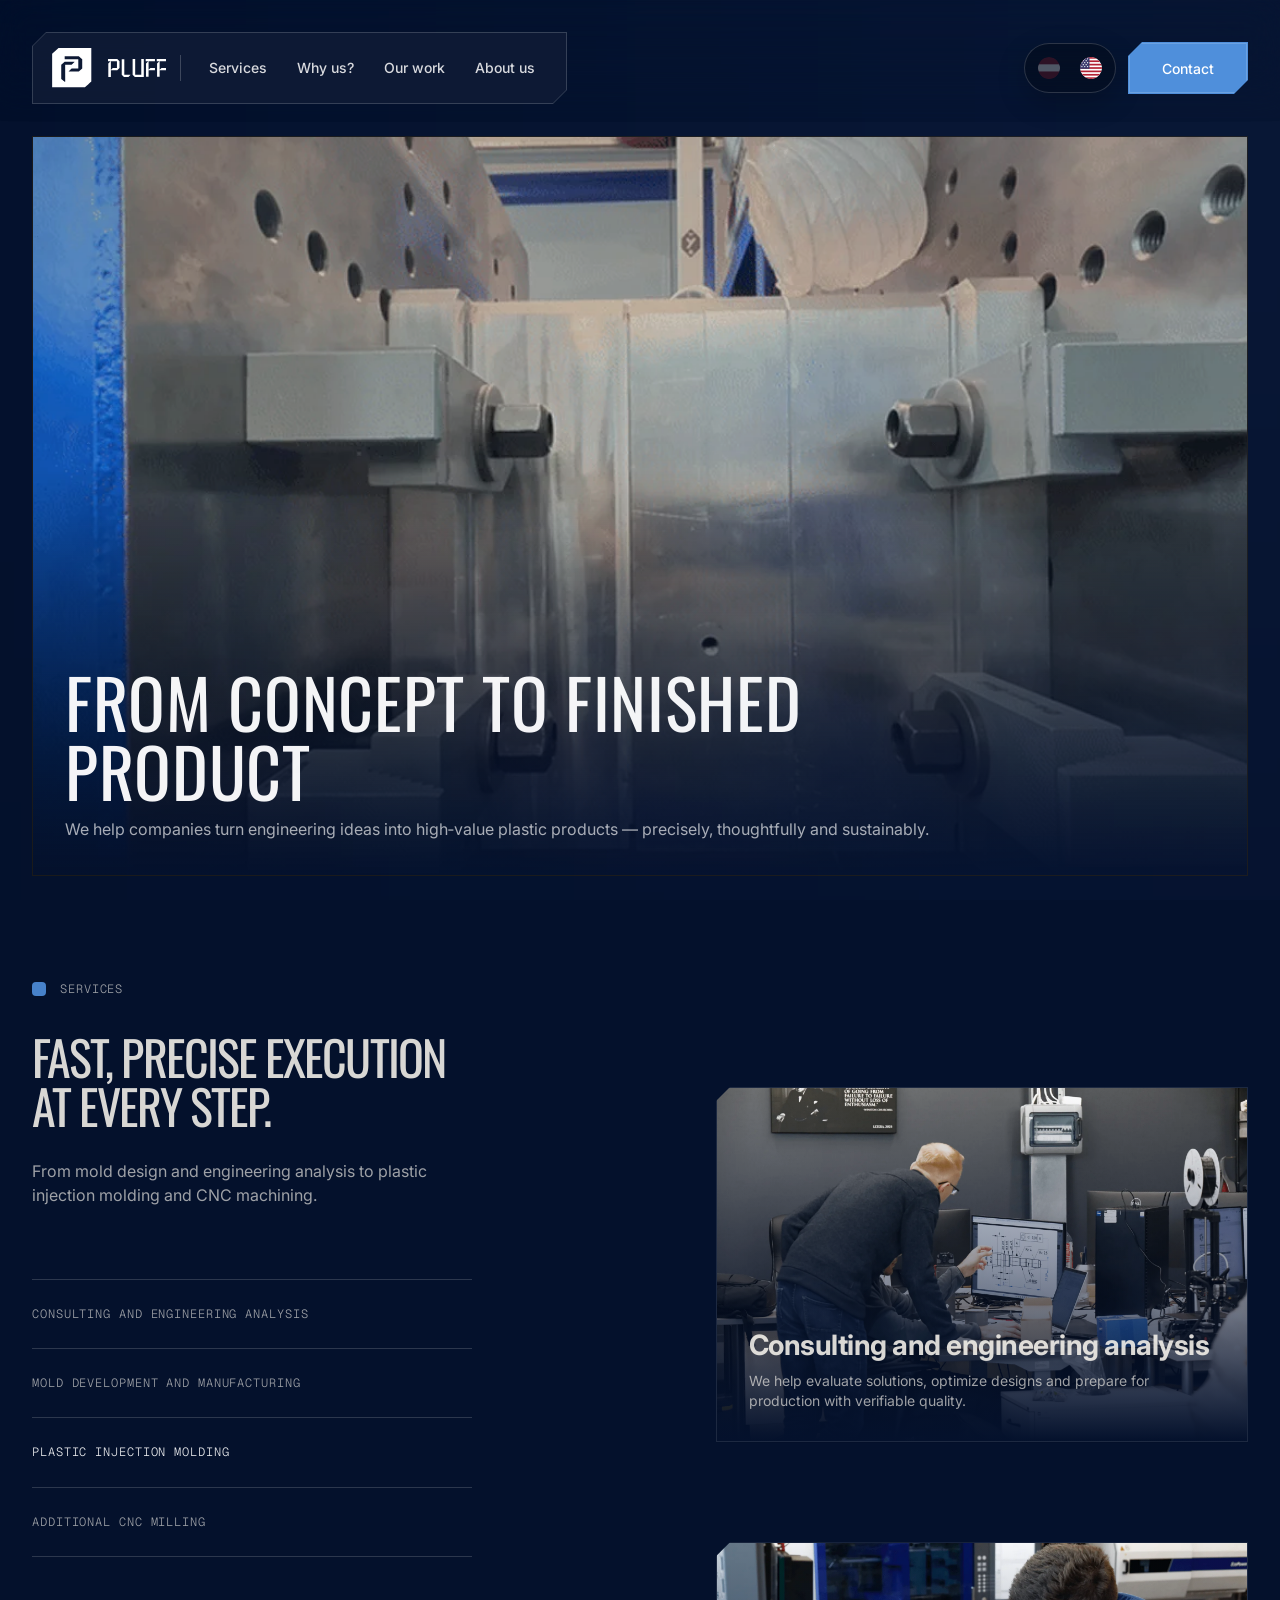
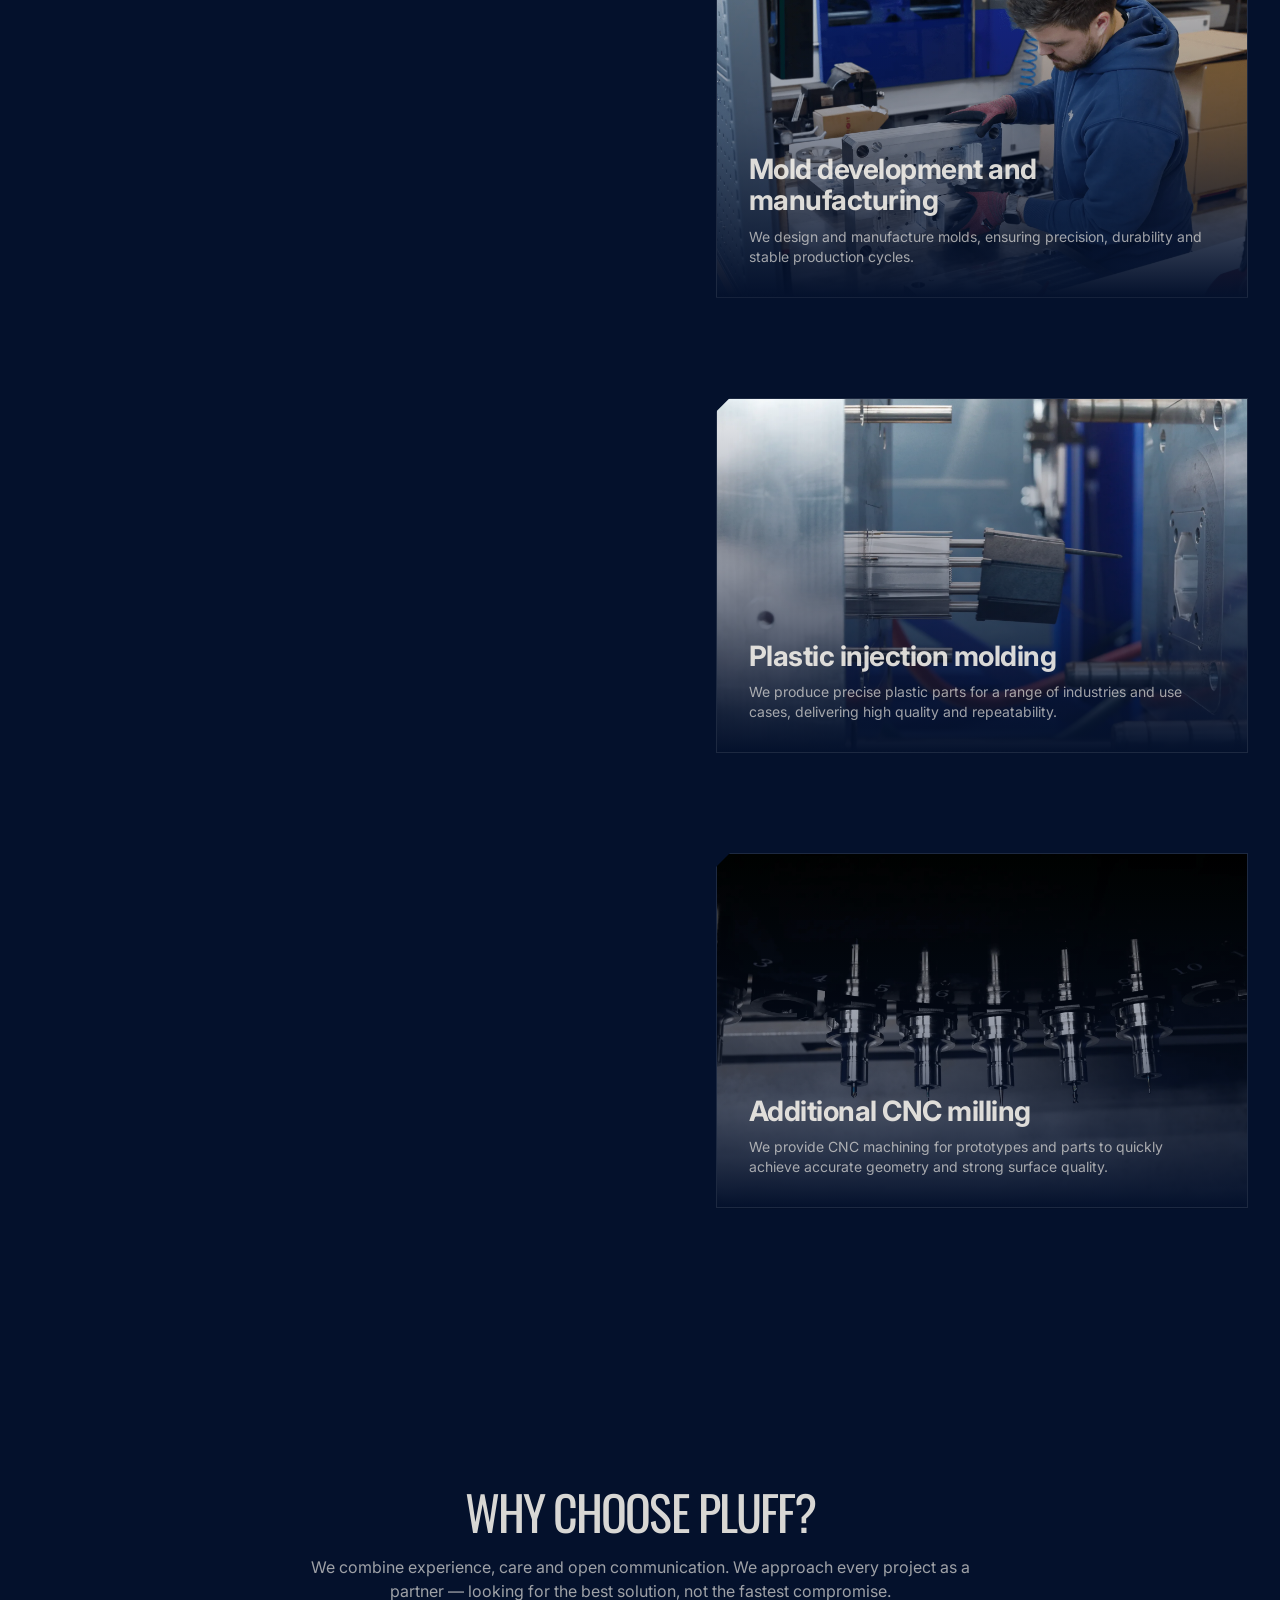
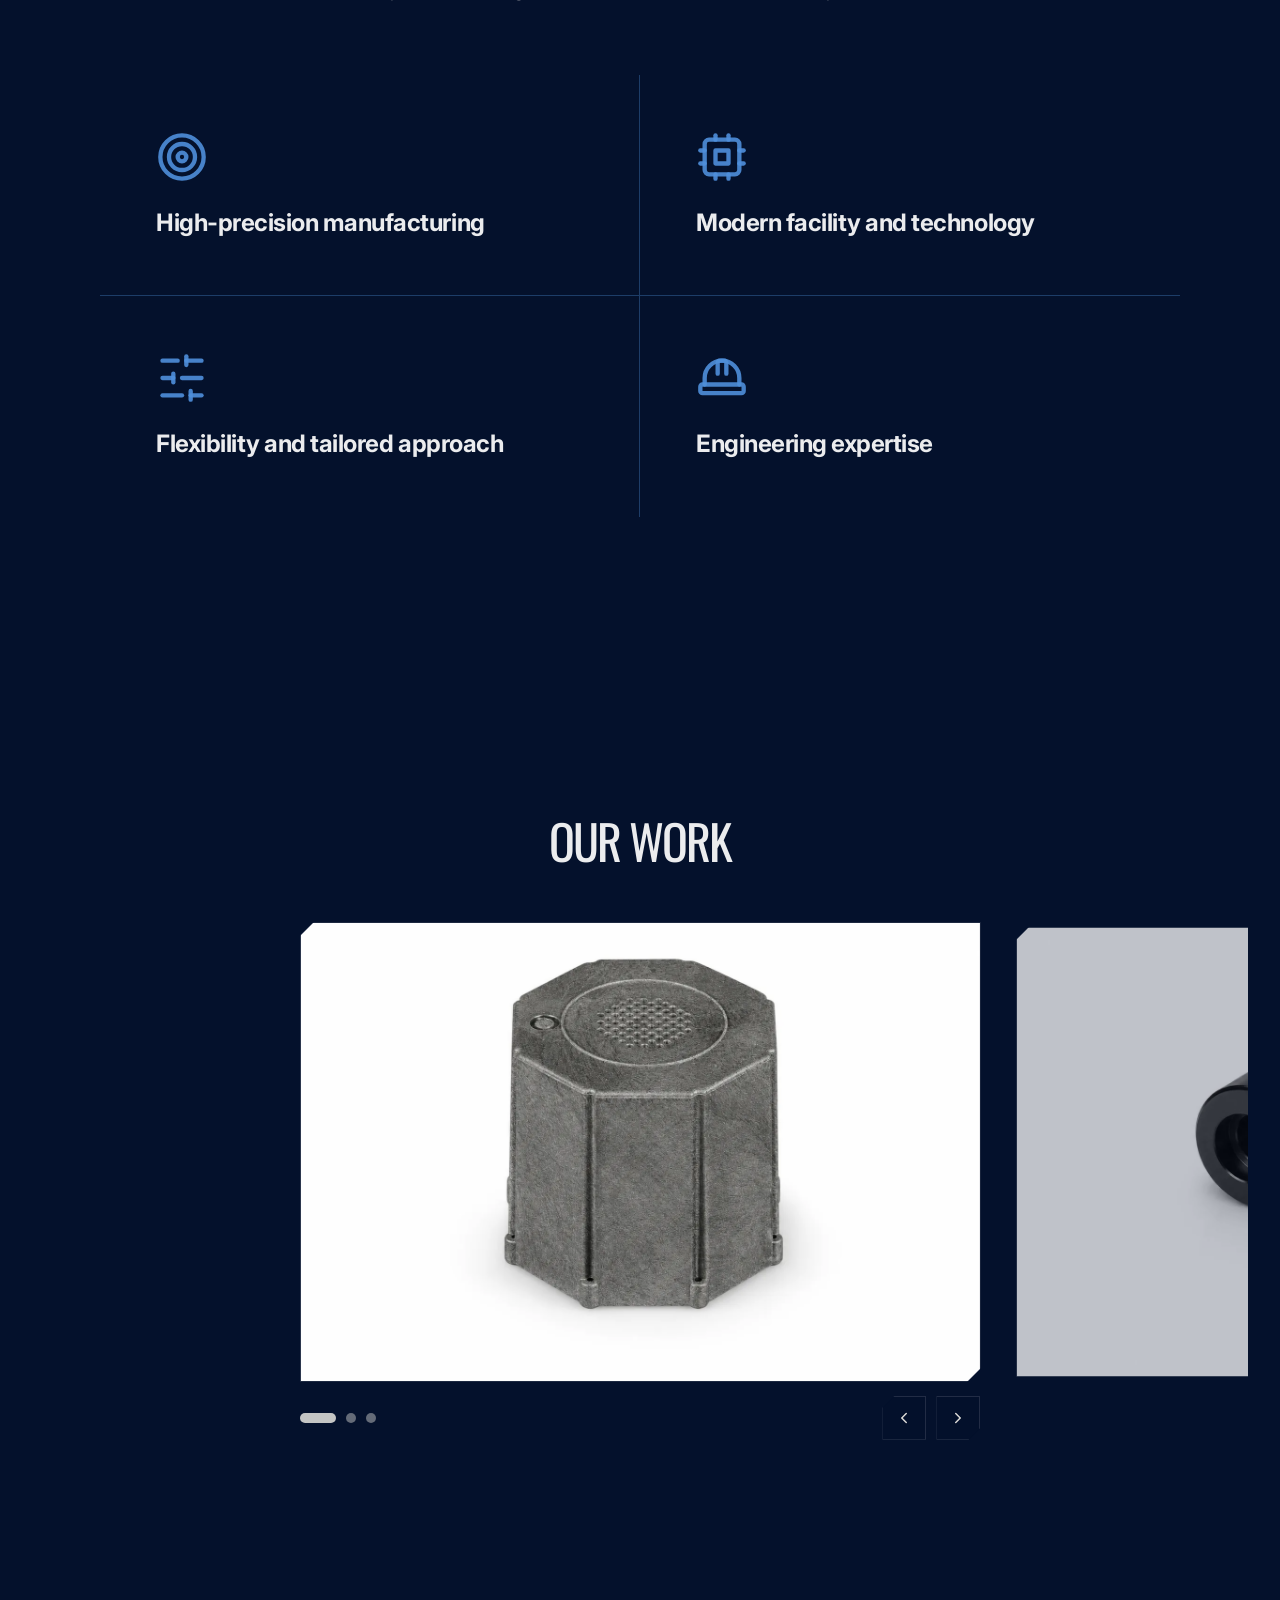
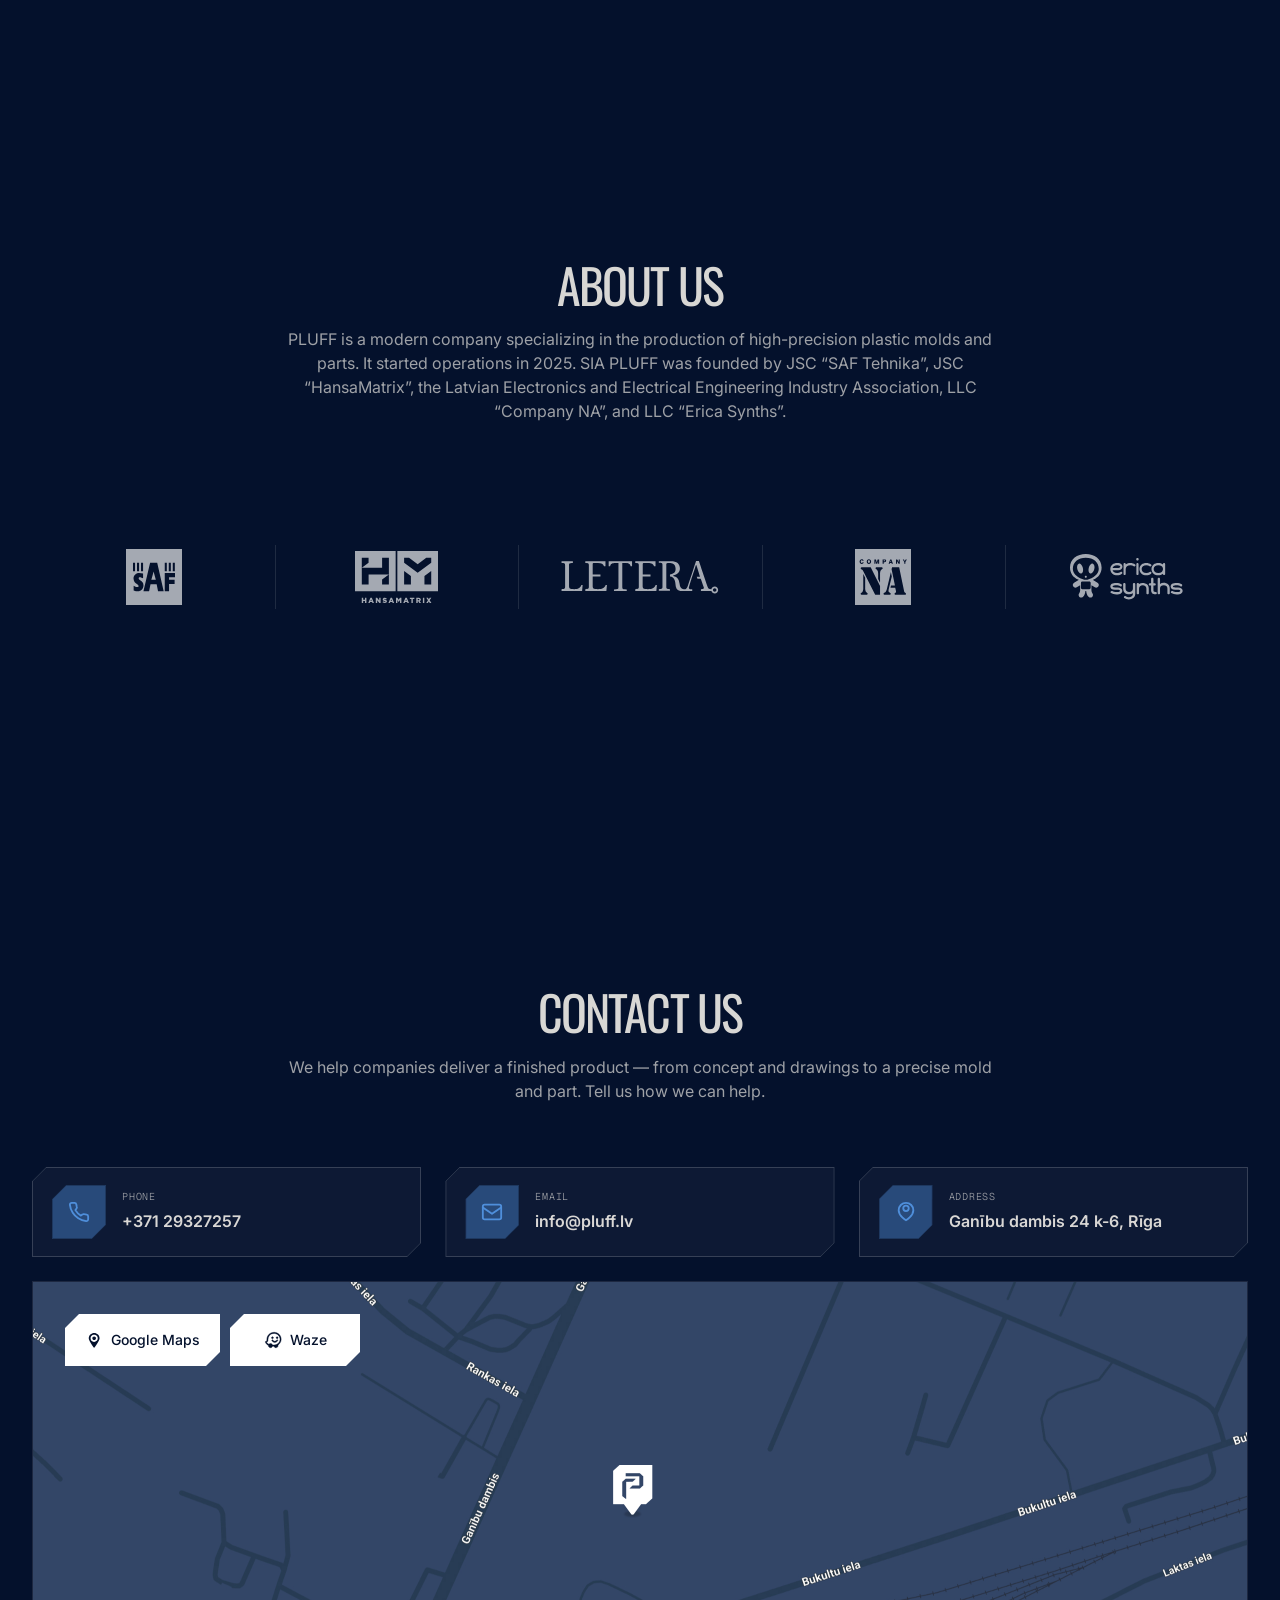
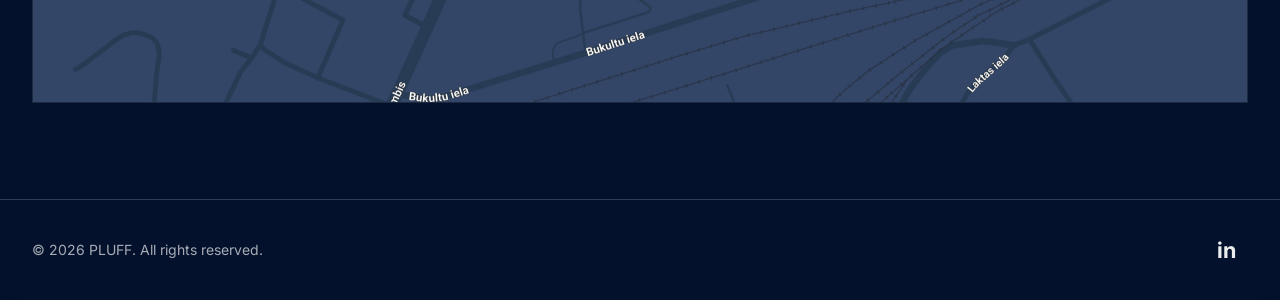
==== en/index.html @ fbc35267 "Add files via upload" ====
<!DOCTYPE html>

<html lang="en">
<head>
<meta charset="utf-8"/>
<meta content="width=device-width, initial-scale=1" name="viewport"/>
<script>document.documentElement.className+=' js';</script>
<style>
html,body{background:#04112C}
#pluff-loader{position:fixed;inset:0;z-index:9999;background:#04112C;display:flex;align-items:center;justify-content:center;transition:opacity .45s ease}
#pluff-loader.out{opacity:0;pointer-events:none}
#pluff-loader svg{width:64px;height:64px;animation:pluff-pulse 1.6s ease-in-out infinite}
@keyframes pluff-pulse{0%,100%{opacity:.9;transform:scale(1)}50%{opacity:.3;transform:scale(.88)}}
</style>
<title>Pluff — Landing</title>
<meta content="PLUFF helps companies turn engineering ideas into high-value plastic products — from analysis and molds to injection molding and CNC machining." name="description"/>
<link rel="alternate" hreflang="lv" href="/"/>
<link rel="alternate" hreflang="en" href="/en/"/>

<!-- Open Graph / Social -->
<meta content="website" property="og:type"/>
<meta content="PLUFF" property="og:title"/>
<meta content="From concept and drawings to a precise mold and part — consulting, molds, injection molding and CNC." property="og:description"/>
<meta content="https://viktorsp-88.github.io/Pluff/images/og/og-image.png" property="og:image"/>
<meta content="PLUFF — high-precision manufacturing" property="og:image:alt"/>
<meta content="https://viktorsp-88.github.io/Pluff/en/" property="og:url"/>
<meta content="summary_large_image" name="twitter:card"/>
<link href="https://fonts.googleapis.com" rel="preconnect"/>
<link crossorigin="" href="https://fonts.gstatic.com" rel="preconnect"/>
<link href="https://fonts.googleapis.com/css2?family=Inter:wght@300;400;500;600&amp;family=Oswald:wght@400&amp;family=Geist+Mono:wght@300&amp;display=swap" rel="stylesheet"/>
<link rel="icon" type="image/svg+xml" href="../images/logo/favicon.svg">
<link rel="icon" type="image/x-icon" href="../images/logo/favicon.ico">
<link rel="apple-touch-icon" href="../images/logo/favicon-256.png">
<link href="../styles.css?v=5" rel="stylesheet">
</link></head>
<body>
<div id="pluff-loader" aria-hidden="true">
<svg viewBox="0 0 40 40" fill="none" xmlns="http://www.w3.org/2000/svg">
<path d="M6.52682 0L0.138672 5.79951V39.2H32.9203C35.4152 36.9337 36.8136 35.6668 39.3085 33.4005V0H6.52682ZM12.6502 33.7935L9.23075 31.0464V16.8131L12.678 13.7106L22.4809 13.6562V14.0827L19.5912 16.7546L13.1566 16.809L13.2077 33.7894H12.6594L12.6502 33.7935ZM30.221 20.4885L26.7738 23.5911H16.7432V23.1646L19.633 20.4927H26.2952V11.298H12.6827V8.19541H26.7738L30.221 11.298V20.4927V20.4885Z" fill="white"/>
</svg>
</div>
<script>
(function(){
  var el=document.getElementById('pluff-loader');
  var done=false;
  function hide(){if(done)return;done=true;el.classList.add('out');setTimeout(function(){el.style.display='none'},500);}
  function watchHero(){
    var img=document.querySelector('picture img');
    if(!img){setTimeout(hide,800);return;}
    if(img.complete&&img.naturalWidth>0){setTimeout(hide,150);}
    else{
      img.addEventListener('load',function(){setTimeout(hide,150)});
      img.addEventListener('error',function(){setTimeout(hide,150)});
      // Hard cap: the loader is cosmetic — on slow mobile connections the
      // hero image can take seconds, and users saw a scrollable blank blue
      // overlay. Never hold the page hostage for it.
      setTimeout(hide,1500);
    }
  }
  if(document.readyState==='loading'){
    document.addEventListener('DOMContentLoaded',watchHero);
  } else {
    watchHero();
  }
})();
</script>
<script>
/* Diagnostic overlay — only with ?debug in the URL. Shows which version the
   device actually received and live loader/section state. */
(function(){
  if(!/[?&]debug/.test(location.search))return;
  var box=document.createElement('div');
  box.style.cssText='position:fixed;bottom:8px;left:8px;z-index:99999;background:rgba(0,0,0,.85);color:#4ade80;font:11px/1.5 monospace;padding:6px 9px;max-width:75vw;pointer-events:none;white-space:pre;border-radius:4px';
  var t0=performance.now();
  function tick(){
    var l=document.getElementById('pluff-loader');
    var lst=l?getComputedStyle(l).display+'/'+(+getComputedStyle(l).opacity).toFixed(2):'-';
    var hid=0;document.querySelectorAll('.sr').forEach(function(e){if(getComputedStyle(e).opacity!=='1')hid++});
    var img=document.querySelector('picture img');
    box.textContent='PLUFF v3  t='+((performance.now()-t0)/1000).toFixed(1)+'s'
      +'\nloader: '+lst
      +'\nsr hidden: '+hid
      +'\nhero img: '+(img?(img.complete?'loaded':'loading...'):'-')
      +'\nvw: '+innerWidth;
  }
  function mount(){document.body.appendChild(box);tick();setInterval(tick,250);}
  if(document.readyState==='loading'){document.addEventListener('DOMContentLoaded',mount);}else{mount();}
})();
</script>
<div id="top" style="position:absolute;top:0;left:0;width:1px;height:1px;"></div>
<div aria-hidden="true" class="topbar-glow-clip"><div class="topbar-glow"></div></div>
<header class="topbar" role="banner">
<div class="wrap topbar__inner">
<div aria-label="Main navigation" class="navbox" role="navigation">
<div class="navbox__content">
<a aria-label="Home" class="brand" href="#top">
<span aria-hidden="true" class="brand__mark">
<img alt="" src="../images/logo/logo-symbol.svg"/>
</span>
<span aria-hidden="true" class="brand__word">
<img alt="PLUFF" src="../images/logo/logo-wordmark.svg"/>
</span>
<span aria-hidden="true" class="brand__sep"></span>
</a>
<nav aria-label="Sections" class="nav">
<a class="nav__link" href="#services">Services</a>
<a class="nav__link" href="#kapec-mes">Why us?</a>
<a class="nav__link" href="#paveiktais">Our work</a>
<a class="nav__link" href="#par-mums">About us</a>
</nav>
<button aria-controls="mobileMenu" aria-expanded="false" aria-label="Open menu" class="burger" type="button">
<svg aria-hidden="true" class="burger__svg burger__svg--menu" fill="none" height="22" viewbox="0 0 24 24" width="22" xmlns="http://www.w3.org/2000/svg">
<path d="M4 6h16M4 12h16M4 18h16" stroke="currentColor" stroke-linecap="round" stroke-linejoin="round" stroke-width="2"></path>
</svg>
<svg aria-hidden="true" class="burger__svg burger__svg--close" fill="none" height="22" viewbox="0 0 24 24" width="22" xmlns="http://www.w3.org/2000/svg">
<path d="M18 6 6 18M6 6l12 12" stroke="currentColor" stroke-linecap="round" stroke-linejoin="round" stroke-width="2"></path>
</svg>
</button>
</div>
</div>
<div class="mobilemenu" hidden="" id="mobileMenu">
<div aria-label="Mobile menu" class="mobilemenu__panel" role="dialog">
<div class="mobilemenu__links">
<a class="mobilemenu__link" href="#services">Services</a>
<a class="mobilemenu__link" href="#kapec-mes">Why us?</a>
<a class="mobilemenu__link" href="#paveiktais">Our work</a>
<a class="mobilemenu__link" href="#par-mums">About us</a>
</div>
<div class="mobilemenu__cta"><a class="cta" href="#sazinaties">Contact</a></div>
<div class="lang-switch lang-switch--mobile" aria-label="Language switch">
  <a class="lang-switch__btn" href="../index.html" lang="lv" aria-label="Latviešu" data-tooltip="Latviešu">
    <img class="lang-switch__flag" src="../images/flags/lv.svg" alt="LV">
  </a>
  <a class="lang-switch__btn is-active" href="index.html" lang="en" aria-label="English" data-tooltip="English">
    <img class="lang-switch__flag" src="../images/flags/en.svg?v=2" alt="EN">
  </a>
</div>
</div>
</div>
<div class="topbar-actions">
<div class="lang-switch lang-switch--desktop" aria-label="Language switch">
  <a class="lang-switch__btn" href="../index.html" lang="lv" aria-label="Latviešu" data-tooltip="Latviešu">
    <img class="lang-switch__flag" src="../images/flags/lv.svg" alt="LV">
  </a>
  <a class="lang-switch__btn is-active" href="index.html" lang="en" aria-label="English" data-tooltip="English">
    <img class="lang-switch__flag" src="../images/flags/en.svg?v=2" alt="EN">
  </a>
</div>
<a class="cta" href="#sazinaties">Contact</a>
</div>
</div>
<!-- Progressive blur ONLY — immediately under nav + button -->
<div aria-hidden="true" class="nav-progressive-blur"><i></i></div>
</header>
<main>
<section aria-label="Hero" class="hero" id="hero">
<div class="wrap hero__frame">
<div class="hero__media-wrap">
<div aria-hidden="true" class="hero__overlay"></div>
<picture class="hero__img">
<source srcset="../images/hero/hero-bg.webp" type="image/webp"/>
<source srcset="../images/hero/hero-bg.png" type="image/png"/>
<img alt="" decoding="async" loading="eager" fetchpriority="high" src="../images/hero/hero-bg.png"/>
</picture>
<video class="hero__video" autoplay muted loop playsinline preload="metadata">
  <source src="../images/hero/PLUFF_hero_1.mp4" type="video/mp4">
</video>
<!-- Hero text is part of the hero media frame (image + overlays). Padding is measured from this frame. -->
<div class="hero__content">
<h1 class="hero__title">FROM CONCEPT TO FINISHED PRODUCT</h1>
<p class="hero__lead">
            We help companies turn engineering ideas into high‑value plastic products — precisely, thoughtfully and sustainably.
          </p>
</div>
</div>
</div>
</section><section aria-label="Services" class="services sr" id="services">
<div class="wrap services__wrap">
<div class="services__grid">
<div class="services__left">
<div class="services__kicker">
<span aria-hidden="true" class="services__dot"></span>
<span class="services__kicker-text t-note">Services</span>
</div>
<h2 class="services__title">Fast, precise execution at every step.</h2>
<p class="services__lead">
          From mold design and engineering analysis to plastic injection molding and CNC machining.
        </p>
<ul class="services__list" role="list">
<li class="services__item active" data-target="service-1">
<button class="services__btn t-note" type="button">Consulting and engineering analysis</button>
</li>
<li class="services__item" data-target="service-2">
<button class="services__btn t-note" type="button">Mold development and manufacturing</button>
</li>
<li class="services__item" data-target="service-3">
<button class="services__btn t-note" type="button">Plastic injection molding</button>
</li>
<li class="services__item" data-target="service-4">
<button class="services__btn t-note" type="button">Additional CNC milling</button>
</li>
</ul>
</div>
<div aria-label="Service images" class="services__right">
<article class="service-block" id="service-1"><div class="service-card"><div class="service-card__media" data-alt="Consulting and engineering analysis" data-base="service-1"></div><div aria-hidden="true" class="service-card__overlay"></div><div class="service-card__content"><h3 class="service-card__title">Consulting and engineering analysis</h3><p class="service-card__text">We help evaluate solutions, optimize designs and prepare for production with verifiable quality.</p></div></div></article>
<article class="service-block" id="service-2"><div class="service-card"><div class="service-card__media" data-alt="Mold development and manufacturing" data-base="service-2"></div><div aria-hidden="true" class="service-card__overlay"></div><div class="service-card__content"><h3 class="service-card__title">Mold development and manufacturing</h3><p class="service-card__text">We design and manufacture molds, ensuring precision, durability and stable production cycles.</p></div></div></article>
<article class="service-block" id="service-3"><div class="service-card"><div class="service-card__media" data-alt="Plastic injection molding" data-base="service-3"></div><div aria-hidden="true" class="service-card__overlay"></div><div class="service-card__content"><h3 class="service-card__title">Plastic injection molding</h3><p class="service-card__text">We produce precise plastic parts for a range of industries and use cases, delivering high quality and repeatability.</p></div></div></article>
<article class="service-block" id="service-4"><div class="service-card"><div class="service-card__media" data-alt="Additional CNC milling" data-base="service-4"></div><div aria-hidden="true" class="service-card__overlay"></div><div class="service-card__content"><h3 class="service-card__title">Additional CNC milling</h3><p class="service-card__text">We provide CNC machining for prototypes and parts to quickly achieve accurate geometry and strong surface quality.</p></div></div></article>
</div>
</div>
</div>
</section><section aria-label="Why choose us" class="whyus sr" id="kapec-mes"><div class="wrap whyus__wrap"><div class="whyus__head"><h2 class="whyus__title">Why choose PLUFF?</h2><p class="whyus__lead">We combine experience, care and open communication. We approach every project as a partner — looking for the best solution, not the fastest compromise.</p></div><div class="whyus__grid" role="list"><article class="whyus-item" role="listitem"><svg aria-hidden="true" class="whyus-item__icon" focusable="false" height="52" viewbox="0 0 24 24" width="52">
<g stroke="rgb(var(--c-accent) / 0.9)" stroke-linecap="round" stroke-linejoin="round" stroke-width="2" fill="none">
<circle cx="12" cy="12" r="10"/><circle cx="12" cy="12" r="6"/><circle cx="12" cy="12" r="2"/>
</g>
</svg><h3 class="whyus-item__title">High-precision manufacturing</h3></article><article class="whyus-item" role="listitem"><svg aria-hidden="true" class="whyus-item__icon" focusable="false" height="52" viewbox="0 0 24 24" width="52">
<g stroke="rgb(var(--c-accent) / 0.9)" stroke-linecap="round" stroke-linejoin="round" stroke-width="2" fill="none">
<rect x="4" y="4" width="16" height="16" rx="2"/><rect x="9" y="9" width="6" height="6"/><path d="M15 2v2"/><path d="M15 20v2"/><path d="M2 15h2"/><path d="M2 9h2"/><path d="M20 15h2"/><path d="M20 9h2"/><path d="M9 2v2"/><path d="M9 20v2"/>
</g>
</svg><h3 class="whyus-item__title">Modern facility and technology</h3></article><article class="whyus-item" role="listitem"><svg aria-hidden="true" class="whyus-item__icon" focusable="false" height="52" viewbox="0 0 24 24" width="52">
<g stroke="rgb(var(--c-accent) / 0.9)" stroke-linecap="round" stroke-linejoin="round" stroke-width="2" fill="none">
<line x1="21" x2="14" y1="4" y2="4"/><line x1="10" x2="3" y1="4" y2="4"/><line x1="21" x2="12" y1="12" y2="12"/><line x1="8" x2="3" y1="12" y2="12"/><line x1="21" x2="16" y1="20" y2="20"/><line x1="12" x2="3" y1="20" y2="20"/><line x1="14" x2="14" y1="2" y2="6"/><line x1="8" x2="8" y1="10" y2="14"/><line x1="16" x2="16" y1="18" y2="22"/>
</g>
</svg><h3 class="whyus-item__title">Flexibility and tailored approach</h3></article><article class="whyus-item" role="listitem"><svg aria-hidden="true" class="whyus-item__icon" focusable="false" height="52" viewbox="0 0 24 24" width="52">
<g stroke="rgb(var(--c-accent) / 0.9)" stroke-linecap="round" stroke-linejoin="round" stroke-width="2" fill="none">
<path d="M2 18a1 1 0 0 0 1 1h18a1 1 0 0 0 1-1v-2a1 1 0 0 0-1-1H3a1 1 0 0 0-1 1v2z"/><path d="M10 10V5a1 1 0 0 1 1-1h2a1 1 0 0 1 1 1v5"/><path d="M4 15v-3a8 8 0 0 1 16 0v3"/>
</g>
</svg><h3 class="whyus-item__title">Engineering expertise</h3></article></div></div></section><section class="section section--paveiktais sr" id="paveiktais"><div class="wrap paveiktais__wrap"><div class="paveiktais__head paveiktais__head--center"><h2 class="paveiktais__title">Our work</h2><p class="paveiktais__lead"></p></div><div class="paveiktais-carousel" data-carousel="paveiktais" data-gallery-base="../images/gallery/" data-gallery-label-prefix="Image">
<div class="paveiktais-carousel__viewport">
<div class="paveiktais-carousel__track"></div>
</div>
<div class="paveiktais-carousel__hud-wrap">
<div class="paveiktais-carousel__hud">
<div aria-label="Gallery pager" class="paveiktais-carousel__dots" role="tablist">
</div>
<div class="paveiktais-carousel__arrows">
<button aria-label="Previous" class="paveiktais-carousel__btn paveiktais-carousel__btn--prev" type="button">
<svg fill="none" height="18" viewbox="0 0 24 24" width="18" xmlns="http://www.w3.org/2000/svg"><path d="M15 18l-6-6 6-6" stroke="currentColor" stroke-linecap="round" stroke-linejoin="round" stroke-width="2"></path></svg>
</button>
<button aria-label="Next" class="paveiktais-carousel__btn paveiktais-carousel__btn--next" type="button">
<svg fill="none" height="18" viewbox="0 0 24 24" width="18" xmlns="http://www.w3.org/2000/svg"><path d="M9 6l6 6-6 6" stroke="currentColor" stroke-linecap="round" stroke-linejoin="round" stroke-width="2"></path></svg>
</button>
</div>
</div>
</div>
</div></div></section><section class="about sr" id="par-mums"><div class="wrap about__wrap"><div class="about__head"><h2 class="about__title">About us</h2><p class="about__lead">PLUFF is a modern company specializing in the production of high-precision plastic molds and parts. It started operations in 2025. SIA PLUFF was founded by JSC “SAF Tehnika”, JSC “HansaMatrix”, the Latvian Electronics and Electrical Engineering Industry Association, LLC “Company NA”, and LLC “Erica Synths”.</p></div><div class="about__grid"><div class="about__col"></div></div><div aria-label="Partners" class="about-logos">
<a aria-label="SAF Tehnika" class="about-logo partner about-logo--saf" href="https://saftehnika.com" rel="noopener noreferrer" target="_blank">
<img alt="SAF Tehnika logo" class="partner__img" decoding="async" loading="lazy" src="../images/partners/saf-logo.svg"/>
</a>
<a aria-label="Hansa Matrix" class="about-logo partner about-logo--hansa" href="https://hansamatrix.com/" rel="noopener noreferrer" target="_blank">
<img alt="Hansa Matrix logo" class="partner__img" decoding="async" loading="lazy" src="../images/partners/HansaMatrix-logo.svg"/>
</a>
<a aria-label="Letera" class="about-logo partner about-logo--letera" href="https://www.letera.lv/" rel="noopener noreferrer" target="_blank">
<img alt="Letera logo" class="partner__img" decoding="async" loading="lazy" src="../images/partners/Letera-logo.svg"/>
</a>
<a aria-label="NA Company" class="about-logo partner about-logo--na" href="https://na.lv/" rel="noopener noreferrer" target="_blank">
<img alt="NA Company logo" class="partner__img" decoding="async" loading="lazy" src="../images/partners/NA-Sound-Light-logo.svg"/>
</a>
<a aria-label="Erica Synths" class="about-logo partner about-logo--erica" href="https://www.ericasynths.lv/" rel="noopener noreferrer" target="_blank">
<img alt="Erica Synths logo" class="partner__img" decoding="async" loading="lazy" src="../images/partners/erica-synths-logo.svg"/>
</a>
</div></div></section><section class="contact sr" id="sazinaties"><div class="wrap contact__wrap"><div class="contact__head contact__head--center"><h2 class="contact__title">Contact us</h2><p class="contact__lead">We help companies deliver a finished product — from concept and drawings to a precise mold and part. Tell us how we can help.</p></div><div class="contact-box"><div class="contact-cards"><a class="contact-card" href="tel:+37129327257"><span aria-hidden="true" class="contact-card__badge"><svg fill="none" viewbox="0 0 24 24" xmlns="http://www.w3.org/2000/svg"><path d="M22 16.92v3a2 2 0 0 1-2.18 2 19.8 19.8 0 0 1-8.63-3.07 19.5 19.5 0 0 1-6-6A19.8 19.8 0 0 1 2.08 4.18 2 2 0 0 1 4.06 2h3a2 2 0 0 1 2 1.72c.12.86.3 1.7.54 2.5a2 2 0 0 1-.45 2.11L8.09 9.91a16 16 0 0 0 6 6l1.58-1.06a2 2 0 0 1 2.11-.45c.8.24 1.64.42 2.5.54A2 2 0 0 1 22 16.92Z" stroke="currentColor" stroke-linecap="round" stroke-linejoin="round" stroke-width="2"></path></svg></span><span class="contact-card__text"><span class="contact-card__label">PHONE</span><span class="contact-card__value">+371 29327257</span></span></a><a class="contact-card" href="mailto:info@pluff.lv"><span aria-hidden="true" class="contact-card__badge"><svg fill="none" viewbox="0 0 24 24" xmlns="http://www.w3.org/2000/svg"><rect height="16" rx="2" ry="2" stroke="currentColor" stroke-width="2" width="20" x="2" y="4"></rect><path d="m22 7-10 7L2 7" stroke="currentColor" stroke-linecap="round" stroke-linejoin="round" stroke-width="2"></path></svg></span><span class="contact-card__text"><span class="contact-card__label">EMAIL</span><span class="contact-card__value">info@pluff.lv</span></span></a><a class="contact-card" href="https://www.google.com/maps/search/?api=1&amp;query=Gan%C4%ABbu+dambis+24+k-6%2C+R%C4%ABga" rel="noopener noreferrer" target="_blank"><span aria-hidden="true" class="contact-card__badge"><svg fill="none" viewbox="0 0 24 24" xmlns="http://www.w3.org/2000/svg"><path d="M12 21s8-4.5 8-11a8 8 0 1 0-16 0c0 6.5 8 11 8 11Z" stroke="currentColor" stroke-linecap="round" stroke-linejoin="round" stroke-width="2"></path><path d="M12 11a3 3 0 1 0 0-6 3 3 0 0 0 0 6Z" stroke="currentColor" stroke-linecap="round" stroke-linejoin="round" stroke-width="2"></path></svg></span><span class="contact-card__text"><span class="contact-card__label">ADDRESS</span><span class="contact-card__value">Ganību dambis 24 k-6, Rīga</span></span></a></div></div>
<div class="contact-map">
  <a class="contact-map__static"
     href="https://www.google.com/maps/search/?api=1&query=Gan%C4%ABbu+dambis+24+k-6%2C+R%C4%ABga"
     target="_blank"
     rel="noopener noreferrer"
     aria-label="Open Google Maps">
    <img class="contact-map__img"
         src="../images/map/map-screenshot.jpg"
         alt="PLUFF location map">
  </a>
  <div class="contact-map__nav">
    <a class="cta cta--light contact-map__btn" href="https://www.google.com/maps/search/?api=1&query=Gan%C4%ABbu+dambis+24+k-6%2C+R%C4%ABga" target="_blank" rel="noopener noreferrer">
      <svg class="contact-map__btn-icon" viewBox="0 0 24 24" fill="none" aria-hidden="true" width="18" height="18"><path d="M12.2148 2.5C14.1282 2.50008 15.9634 3.26032 17.3164 4.61328C18.6693 5.96627 19.4297 7.80149 19.4297 9.71484C19.4295 12.8295 15.0218 19.0092 13.0967 21.5605C12.9937 21.697 12.8601 21.8075 12.707 21.8838C12.5541 21.9599 12.3857 22 12.2148 22C12.0438 22 11.8748 21.9601 11.7217 21.8838C11.5687 21.8075 11.435 21.697 11.332 21.5605C9.40687 19.0091 5.00017 12.8295 5 9.71484C5.00003 7.80141 5.76028 5.96629 7.11328 4.61328C8.46629 3.26028 10.3014 2.50003 12.2148 2.5ZM14.0518 5.2793C13.1746 4.91598 12.2095 4.82069 11.2783 5.00586C10.347 5.19111 9.49078 5.64789 8.81934 6.31934C8.14789 6.99078 7.69111 7.84699 7.50586 8.77832C7.32069 9.70953 7.41598 10.6746 7.7793 11.5518C8.14266 12.429 8.75739 13.1795 9.54688 13.707C10.3364 14.2346 11.2653 14.5156 12.2148 14.5156C13.4881 14.5156 14.709 14.0097 15.6094 13.1094C16.5097 12.209 17.0156 10.9881 17.0156 9.71484C17.0156 8.76527 16.7346 7.83642 16.207 7.04688C15.6795 6.25739 14.929 5.64266 14.0518 5.2793ZM12.2148 7.28906C13.5546 7.28915 14.6406 8.37511 14.6406 9.71484C14.6405 11.0545 13.5545 12.1405 12.2148 12.1406C10.8751 12.1406 9.78915 11.0546 9.78906 9.71484C9.78906 8.37505 10.8751 7.28906 12.2148 7.28906Z" fill="currentColor"/></svg>
      <span class="cta__label">Google Maps</span>
    </a>
    <a class="cta cta--light contact-map__btn" href="https://waze.com/ul?q=Gan%C4%ABbu+dambis+24+k-6%2C+R%C4%ABga&navigate=yes" target="_blank" rel="noopener noreferrer">
      <svg class="contact-map__btn-icon" viewBox="0 0 24 24" fill="none" aria-hidden="true" width="18" height="18"><path d="M13.3691 1.75L13.8398 1.7627C16.0307 1.87386 18.1206 2.7119 19.7529 4.13379L20.0957 4.44727V4.44824C21.8927 6.19051 22.8817 8.51107 22.8818 10.9814L22.8721 11.4414C22.7607 13.7374 21.7643 15.9112 20.0645 17.5312L20.0635 17.5332C19.6132 17.9563 19.1228 18.34 18.6133 18.6748C19.0408 20.027 18.363 21.6038 16.876 22.0869L16.875 22.0859C15.1933 22.6431 13.5925 21.7083 13.1865 20.2578H11.4219C11.0852 21.4096 10.009 22.2441 8.70605 22.2441C7.86986 22.2441 7.07121 21.8865 6.53418 21.2617V21.2607C6.03227 20.6843 5.80332 19.9374 5.8877 19.1953C5.03525 18.7667 4.2359 18.2196 3.55176 17.5352V17.5342C3.02831 17.0262 2.57227 16.452 2.25098 15.9121C1.94056 15.3905 1.73165 14.859 1.75293 14.4395H1.75195C1.75195 14.0159 2.12081 13.7815 2.45312 13.7529H2.45996L2.63281 13.7354C3.0217 13.6801 3.30412 13.5253 3.49414 13.3281C3.71223 13.1017 3.82422 12.8034 3.82422 12.4883V11.0469C3.82433 8.95968 4.52659 6.9383 5.87012 5.29883L6.04785 5.08887C7.90519 2.94962 10.5468 1.75 13.3682 1.75H13.3691ZM13.3604 3.24707C10.8751 3.24713 8.57525 4.3348 7.02441 6.26172L7.02344 6.2627C5.93449 7.6 5.35254 9.28398 5.35254 10.9893V12.4814C5.35249 13.161 5.09623 13.8425 4.59766 14.3506L4.59863 14.3516C4.29558 14.6644 3.93483 14.9007 3.53125 15.041C3.72778 15.4113 4.08498 15.9138 4.65332 16.4648L4.65625 16.4688C5.1866 17.0022 5.8015 17.4628 6.46484 17.8115C6.98581 17.1589 7.80178 16.7295 8.72852 16.7295C10.0105 16.7295 11.1124 17.5842 11.4453 18.7383H13.3604C15.4885 18.7383 17.5203 17.9184 19.0195 16.4648C20.5259 14.9971 21.3535 13.0529 21.3535 10.9893C21.3535 8.92511 20.5334 6.98085 19.0205 5.51367L18.7305 5.24707C17.2542 3.95485 15.3627 3.24707 13.3604 3.24707ZM17.6699 11.7217C18.2385 11.7218 18.5978 12.2856 18.3701 12.7822L18.3682 12.7861C17.6658 14.2409 16.1667 15.2275 14.4043 15.2275C12.64 15.2275 11.1431 14.2179 10.4414 12.7881L10.4375 12.7803C10.2094 12.2717 10.5913 11.7217 11.1387 11.7217C11.4287 11.7218 11.7112 11.8995 11.8359 12.1523V12.1533C12.2902 13.0806 13.27 13.7304 14.3965 13.7305C15.5399 13.7305 16.5257 13.079 16.9717 12.1543C17.1025 11.8805 17.3543 11.7217 17.6475 11.7217H17.6699ZM11.2959 7.74805C11.9909 7.74805 12.5674 8.29781 12.5674 8.99512C12.5672 9.68616 11.9896 10.2344 11.2959 10.2344C10.6047 10.2343 10.0178 9.68845 10.0176 8.99512C10.0176 8.30513 10.5935 7.74813 11.2959 7.74805ZM17.4893 7.74805C18.1842 7.74805 18.7607 8.29781 18.7607 8.99512C18.7606 9.68616 18.1829 10.2344 17.4893 10.2344C16.7982 10.2342 16.2111 9.68837 16.2109 8.99512C16.2109 8.3052 16.7869 7.74824 17.4893 7.74805Z" fill="currentColor" stroke="currentColor" stroke-width="0.5"/></svg>
      <span class="cta__label">Waze</span>
    </a>
  </div>
</div>
</section>
</main>
<footer class="footer" role="contentinfo">
<div class="wrap footer__wrap">
<p class="footer__copy">© 2026 PLUFF. All rights reserved.</p>
<a aria-label="PLUFF LinkedIn" class="footer__social" href="https://www.linkedin.com/company/sia-pluff/" rel="noopener noreferrer" target="_blank">
<span aria-hidden="true">in</span>
</a>
</div>
</footer>
<script>
(() => {
  const topbar = document.querySelector('.topbar');
  if (!topbar) return;

  const mqMobile = window.matchMedia('(max-width: 780px)');

  // Lock to prevent "double bounce" during programmatic smooth-scroll.
  // Exposed for other modules: window.__pluffTopbarLock(compact:boolean) / __pluffTopbarUnlock()
  let locked = false;
  let lockedCompact = false;

  window.__pluffTopbarLock = (compact) => {
    locked = true;
    lockedCompact = !!compact;
    topbar.classList.toggle('topbar--compact', lockedCompact);
  };

  window.__pluffTopbarUnlock = () => {
    locked = false;
  };

  const onScroll = () => {
    if (locked) {
      topbar.classList.toggle('topbar--compact', lockedCompact);
      return;
    }
    const y = window.scrollY || 0;
    // Wordmark compact animation should also work on mobile, but without changing nav height.
    topbar.classList.toggle('topbar--compact', y > 8);
  };

  onScroll();
  window.addEventListener('scroll', onScroll, { passive: true });
  mqMobile.addEventListener?.('change', onScroll);
})();
</script>
<script>
(() => {
  const header = document.querySelector('.topbar');
  const brand = document.querySelector('a.brand');
  const navLinks = Array.from(document.querySelectorAll('a.nav__link, a.cta, .mobilemenu a[href^="#"]'));
  const items = Array.from(document.querySelectorAll('.services__item'));
  const blocks = Array.from(document.querySelectorAll('.service-block'));

  // Smooth scrolling for in-page anchors with fixed header offset via scroll-margin-top
  const isHashLink = (a) => a && a.getAttribute('href') && a.getAttribute('href').startsWith('#') && a.getAttribute('href').length > 1;


  const closeMobileMenuIfOpen = () => {
    const menu = document.getElementById('mobileMenu');
    const burger = document.querySelector('.burger');
    if (!header || !menu || !burger) return;
    if (!header.classList.contains('is-menu-open')) return;
    // mirror closeMenu() behavior from the mobile-menu module
    menu.hidden = true;
    header.classList.remove('is-menu-open');
    burger.setAttribute('aria-expanded', 'false');
    document.documentElement.style.overflow = '';
    document.documentElement.style.removeProperty('--mobile-nav-h');
  };

const lockTopbar = (compact) => {
    if (typeof window.__pluffTopbarLock === 'function') window.__pluffTopbarLock(!!compact);
  };
  const unlockTopbar = () => {
    if (typeof window.__pluffTopbarUnlock === 'function') window.__pluffTopbarUnlock();
  };

  // Unlock once smooth-scroll settles near the target (prevents compact toggling mid-animation).
  const unlockWhenSettled = (targetY) => {
    let stable = 0;
    const tick = () => {
      const y = window.scrollY || 0;
      if (Math.abs(y - targetY) <= 2) stable += 1;
      else stable = 0;

      if (stable >= 4) {
        unlockTopbar();
        return;
      }
      requestAnimationFrame(tick);
    };
    requestAnimationFrame(tick);
    // hard fallback unlock
    setTimeout(unlockTopbar, 1200);
  };

navLinks.filter(isHashLink).forEach((a) => {
    a.addEventListener('click', (e) => {
      const id = a.getAttribute('href').slice(1);
      const el = document.getElementById(id);
      if (!el) return;
      e.preventDefault();
            closeMobileMenuIfOpen();
      const headerH = header ? header.getBoundingClientRect().height : 0;
      const gap = parseFloat(getComputedStyle(document.documentElement).getPropertyValue('--anchor-nav-gap')) || 32;
      const padTop = parseFloat(getComputedStyle(el).paddingTop) || 0;
      const targetTop = el.getBoundingClientRect().top + window.scrollY + padTop - headerH - gap;
      // wait a frame so layout/overflow updates before scrolling
      requestAnimationFrame(() => {
        window.scrollTo({ top: targetTop, behavior: 'smooth' });
      });});
  });

  // Logo -> top (reset compact state first, then scroll)
  if (brand) {
    brand.addEventListener('click', (e) => {
      const hero = document.getElementById('hero');
      if (!hero) return;
      e.preventDefault();
      lockTopbar(false);
      // ensure layout updates before scrolling
      requestAnimationFrame(() => {
        window.scrollTo({ top: 0, behavior: 'smooth' });
        unlockWhenSettled(0);
      });
    });
  }

  if (!items.length || !blocks.length) return;


// Align the first service card bottom edge with the bottom divider of the left nav list
// (so the right column starts slightly lower on large screens).
const servicesGrid = document.querySelector('.services__grid');
const servicesRight = document.querySelector('.services__right');
const servicesList = document.querySelector('.services__list');

const setServicesRightOffset = () => {
  if (!servicesGrid || !servicesRight || !servicesList) return;

  // Only in 2-column services layout (desktop).
  if (window.matchMedia('(max-width: 1100px)').matches) {
    servicesRight.style.setProperty('--services-right-offset', '0px');
    return;
  }

  const firstBlock = document.getElementById('service-1');
  if (!firstBlock) return;

  const leftCol = servicesGrid.querySelector('.services__left');
  if (!leftCol) return;

  // Center the first card vertically against the left column content.
  // Heights only — positions of the sticky left column change with scroll
  // state and made earlier position-based formulas drift.
  const leftH = leftCol.getBoundingClientRect().height;
  const cardH = firstBlock.getBoundingClientRect().height;
  // -8 compensates the column's 8px base padding so the gaps are symmetric.
  const offset = Math.max(0, Math.round((leftH - cardH) / 2 - 8));
  servicesRight.style.setProperty('--services-right-offset', `${offset}px`);
};

const scheduleServicesAlign = () => {
  requestAnimationFrame(setServicesRightOffset);
  setTimeout(setServicesRightOffset, 150);
  setTimeout(setServicesRightOffset, 600);
};

let _srvT = null;
window.addEventListener('resize', () => {
  clearTimeout(_srvT);
  _srvT = setTimeout(scheduleServicesAlign, 120);
}, { passive: true });

if (document.fonts && document.fonts.ready) {
  document.fonts.ready.then(scheduleServicesAlign).catch(() => {});
}

scheduleServicesAlign();


  // Resolve service media by trying common extensions (jpg/png/gif/svg/mp4/webm)
  const mediaExts = ['.webp','.png','.jpg','.jpeg','.gif','.svg','.mp4','.webm'];
  const mediaNodes = Array.from(document.querySelectorAll('.service-card__media[data-base]'));

  const tryImage = (url) => new Promise((resolve, reject) => {
    const im = new Image();
    im.onload = () => resolve({ type: 'img', url });
    im.onerror = () => reject(new Error('img fail'));
    im.src = url;
  });

  const tryVideo = (url) => new Promise((resolve, reject) => {
    const v = document.createElement('video');
    v.muted = true;
    v.playsInline = true;
    v.preload = 'metadata';
    v.onloadeddata = () => resolve({ type: 'video', url });
    v.onerror = () => reject(new Error('video fail'));
    v.src = url;
  });

  const resolveMedia = async (baseName) => {
    const dirs = ['../images/services'];
    for (const dir of dirs) {
      for (const ext of mediaExts) {
        const url = `${dir}/${baseName}${ext}`;
        if (ext === '.mp4' || ext === '.webm') {
          try { return await tryVideo(url); } catch(e) {}
        } else {
          try { return await tryImage(url); } catch(e) {}
        }
      }
    }
    return null;
  };

  const loadServiceMedia = async (node) => {
    const baseName = node.getAttribute('data-base');
    const alt = node.getAttribute('data-alt') || '';
    const res = await resolveMedia(baseName);
    if (!res) {
      node.classList.add("service-card__media--placeholder");
      node.setAttribute("role","img");
      node.setAttribute("aria-label", alt);
      return;
    }

    if (res.type === 'video') {
      const v = document.createElement('video');
      v.src = res.url;
      v.autoplay = true;
      v.loop = true;
      v.muted = true;
      v.playsInline = true;
      v.setAttribute('aria-label', alt);
      v.className = 'service-card__video';
      node.replaceWith(v);
      scheduleServicesAlign();
    } else {
      const im = document.createElement('img');
      im.src = res.url;
      im.alt = alt;
      im.className = 'service-card__img';
      node.replaceWith(im);
      scheduleServicesAlign();
    }
  };

  const svcObserver = new IntersectionObserver((entries) => {
    entries.forEach(entry => {
      if (!entry.isIntersecting) return;
      svcObserver.unobserve(entry.target);
      loadServiceMedia(entry.target);
    });
  }, { rootMargin: '200px 0px' });

  mediaNodes.forEach(node => svcObserver.observe(node));


  // click -> scroll to the corresponding block (stable, no extra post-scroll nudge)
  const getServicesOffset = () => {
    const h = header ? header.getBoundingClientRect().height : 0;
    const gap = parseFloat(getComputedStyle(document.documentElement).getPropertyValue('--services-nav-gap')) || 32;
    return h + gap;
  };

  items.forEach((li) => {
    const btn = li.querySelector('.services__btn');
    btn?.addEventListener('click', (e) => {
      e.preventDefault();
      e.stopPropagation();

      const id = li.getAttribute('data-target');
      const el = id ? document.getElementById(id) : null;
      if (!el) return;

      // Land the card vertically centered against the sticky left panel
      // (stuck at getServicesOffset() from the viewport top), instead of at
      // the viewport top — the top-landing read as "jumped to the next one".
      const r = el.getBoundingClientRect();
      const leftPanel = document.querySelector('.services__left');
      const panelH = leftPanel ? leftPanel.getBoundingClientRect().height : 0;
      const top = r.top + window.scrollY + r.height / 2 - (getServicesOffset() + panelH / 2);
      window.scrollTo({ top, behavior: 'smooth' });

      // Prevent focus scroll-jitter on some browsers
      btn.blur();
    });
  });

  // active state by viewport center
  const setActive = (idx) => {
    items.forEach((it) => it.classList.remove('active'));
    if (items[idx]) items[idx].classList.add('active');
  };

  const onScroll = () => {
    const center = window.innerHeight * 0.5;
    let activeIndex = -1;

    blocks.forEach((block, i) => {
      const r = block.getBoundingClientRect();
      if (r.top <= center && r.bottom >= center) activeIndex = i;
    });

    // In the gaps between cards no block contains the viewport center —
    // keep the current selection instead of flashing back to the first item.
    if (activeIndex === -1) return;

    setActive(activeIndex);
  };

  onScroll();
  window.addEventListener('scroll', onScroll, { passive: true });
})();
</script>
<script>
/* PAVEIKTAIS CAROUSEL — dynamic gallery from folder (probe work-N.ext until 404) */
(function(){
  const root = document.querySelector('[data-carousel="paveiktais"]');
  if (!root) return;

  const galleryBase  = root.dataset.galleryBase  || '../images/gallery/';
  const labelPrefix  = root.dataset.galleryLabelPrefix || 'Image';
  const exts = ['.webp', '.png', '.jpg', '.jpeg'];

  const probeImage = (url) => new Promise((res, rej) => {
    const im = new Image();
    im.onload  = () => res(url);
    im.onerror = rej;
    im.src = url;
  });

  // Probe one index: try extensions in order, resolve to url or null.
  const probeIndex = async (i) => {
    for (const ext of exts) {
      try { return await probeImage(`${galleryBase}work-${i}${ext}`); } catch(e) {}
    }
    return null;
  };

  // Probe indexes in parallel batches instead of one-by-one — sequential
  // full-image probing left the carousel blank for many seconds on mobile.
  const discoverImages = async () => {
    const urls = [];
    const BATCH = 12;
    let start = 1;
    while (true) {
      const batch = await Promise.all(
        Array.from({ length: BATCH }, (_, k) => probeIndex(start + k))
      );
      for (const url of batch) {
        if (!url) return urls;
        urls.push(url);
      }
      start += BATCH;
    }
  };

  const buildCarousel = (urls) => {
    const track    = root.querySelector('.paveiktais-carousel__track');
    const dotsWrap = root.querySelector('.paveiktais-carousel__dots');
    const btnPrev  = root.querySelector('.paveiktais-carousel__btn--prev');
    const btnNext  = root.querySelector('.paveiktais-carousel__btn--next');
    const hud      = root.querySelector('.paveiktais-carousel__hud');

    track.innerHTML = urls.map(url => `
      <div class="paveiktais-carousel__slide">
        <div class="paveiktais-carousel__media">
          <img alt="" decoding="async" loading="lazy" src="${url}"/>
        </div>
      </div>`).join('');

    dotsWrap.innerHTML = urls.map((_, i) => `
      <button aria-label="${labelPrefix} ${i+1}" class="paveiktais-carousel__dot${i===0?' is-active':''}" data-index="${i}" type="button"></button>`).join('');

    const slides = Array.from(track.querySelectorAll('.paveiktais-carousel__slide'));
    const dots   = Array.from(dotsWrap.querySelectorAll('.paveiktais-carousel__dot'));

    let index = 0;
    const clamp = (n) => (n + slides.length) % slides.length;

    const setActive = (i) => {
      index = clamp(i);
      const slide    = slides[index];
      const viewport = root.querySelector('.paveiktais-carousel__viewport');
      const cs       = window.getComputedStyle(viewport);
      const padL     = parseFloat(cs.paddingLeft)  || 0;
      const padR     = parseFloat(cs.paddingRight) || 0;
      const visibleW = viewport.clientWidth - padL - padR;
      const left     = slide.offsetLeft + (slide.offsetWidth / 2) - visibleW / 2;
      track.style.transform = `translate3d(${-left}px, 0, 0)`;

      dots.forEach((d, di) => d.classList.toggle('is-active', di === index));
      slides.forEach((s, si) => s.classList.toggle('is-active', si === index));

      if (hud) {
        const media = slide.querySelector('.paveiktais-carousel__media');
        if (media) {
          const mr = media.getBoundingClientRect();
          const rr = root.getBoundingClientRect();
          root.style.setProperty('--paveiktais-hud-w', `${Math.round(mr.width)}px`);
          root.style.setProperty('--paveiktais-hud-x', `${Math.round(mr.left - rr.left)}px`);
        }
      }
    };

    track.classList.add('is-no-anim');
    setActive(0);
    requestAnimationFrame(() => requestAnimationFrame(() => track.classList.remove('is-no-anim')));

    btnPrev && btnPrev.addEventListener('click', () => setActive(index - 1));
    btnNext && btnNext.addEventListener('click', () => setActive(index + 1));
    dots.forEach(d => d.addEventListener('click', () => setActive(parseInt(d.dataset.index, 10))));
    window.addEventListener('resize', () => setActive(index));

    let startX = null;
    root.querySelector('.paveiktais-carousel__viewport').addEventListener('pointerdown', e => { startX = e.clientX; });
    root.querySelector('.paveiktais-carousel__viewport').addEventListener('pointerup',   e => {
      if (startX === null) return;
      const dx = e.clientX - startX;
      startX = null;
      if (Math.abs(dx) < 40) return;
      setActive(dx < 0 ? index + 1 : index - 1);
    });
  };

  // Give the hero a bandwidth head start, but don't wait for the full page
  // load (the hero video alone can hold it back for seconds on mobile) —
  // start probing on window load OR after 1.5s, whichever comes first.
  let discoveryStarted = false;
  const startDiscovery = () => {
    if (discoveryStarted) return;
    discoveryStarted = true;
    discoverImages().then(urls => {
      if (urls.length) buildCarousel(urls);
    });
  };
  if (document.readyState === 'complete') startDiscovery();
  else {
    window.addEventListener('load', startDiscovery, { once: true });
    setTimeout(startDiscovery, 1500);
  }
})();
</script>
<script>
// Mobile menu toggle (<= 780px)
(() => {
  const header = document.querySelector('.topbar');
  const btn = document.querySelector('.burger');
  const menu = document.getElementById('mobileMenu');
  if (!header || !btn || !menu) return;

  const openMenu = () => {
    menu.hidden = false;
    header.classList.add('is-menu-open');
    // store header height so the menu starts right under the nav
    const h = header.getBoundingClientRect().height;
    document.documentElement.style.setProperty('--mobile-nav-h', `${Math.round(h)}px`);
    btn.setAttribute('aria-expanded', 'true');
    // prevent background scroll on mobile
    document.documentElement.style.overflow = 'hidden';
  };

  const closeMenu = () => {
    menu.hidden = true;
    header.classList.remove('is-menu-open');
    btn.setAttribute('aria-expanded', 'false');
    document.documentElement.style.overflow = '';
    document.documentElement.style.removeProperty('--mobile-nav-h');
  };

  const toggle = () => {
    const isOpen = header.classList.contains('is-menu-open');
    isOpen ? closeMenu() : openMenu();
  };

  btn.addEventListener('click', toggle);

  // close on link click
  menu.querySelectorAll('a[href^="#"]').forEach((a) => {
    a.addEventListener('click', () => closeMenu());
  });

  // close on ESC
  window.addEventListener('keydown', (e) => {
    if (e.key === 'Escape' && header.classList.contains('is-menu-open')) closeMenu();
  });

  // close if resized to desktop
  window.addEventListener('resize', () => {
    if (window.matchMedia('(min-width: 781px)').matches) closeMenu();
  });
})();
</script>

<script>
// Hero video: show only after it can play (fallback image stays until then)
(function(){
  var v = document.querySelector('.hero__video');
  if (!v) return;
  v.addEventListener('canplay', function(){ v.classList.add('is-ready'); }, { once: true });
})();
</script>


<script>
/* Section reveal — fail-safe.
   Uses a plain scroll/getBoundingClientRect check (reliable on iOS Safari,
   where IntersectionObserver can silently skip firing during momentum scroll,
   leaving sections stuck at opacity:0 = a blank scrollable page). A hard
   timeout guarantees nothing ever stays hidden even if scroll events don't fire. */
(function(){
  var els = Array.prototype.slice.call(document.querySelectorAll('.sr'));
  if(!els.length) return;

  var revealAll = function(){
    els.forEach(function(el){ el.classList.add('sr--on'); });
    els = [];
  };

  // Mobile, reduced-motion or no requestAnimationFrame: just show everything.
  // (On iOS Safari scroll-driven reveal proved unreliable — see styles.css.)
  if(!window.matchMedia ||
     window.matchMedia('(max-width: 780px)').matches ||
     window.matchMedia('(prefers-reduced-motion: reduce)').matches ||
     !('requestAnimationFrame' in window)){
    revealAll();
    return;
  }

  var ticking = false;
  var check = function(){
    ticking = false;
    var vh = window.innerHeight || document.documentElement.clientHeight;
    for(var i = els.length - 1; i >= 0; i--){
      var r = els[i].getBoundingClientRect();
      // Reveal once the section has entered the viewport (60px early, matching old rootMargin).
      if(r.top < vh - 60 && r.bottom > 0){
        els[i].classList.add('sr--on');
        els.splice(i, 1);
      }
    }
  };
  var onScroll = function(){
    if(!ticking){ ticking = true; requestAnimationFrame(check); }
  };

  window.addEventListener('scroll', onScroll, { passive: true });
  window.addEventListener('resize', onScroll, { passive: true });
  window.addEventListener('load', check);
  check();

  // Absolute safety net: never leave content hidden.
  setTimeout(revealAll, 3000);
})();
</script>
</body>
</html>
---- styles.css ----
:root{
  --paveiktais-media-h: 460px;

  --page-pad: 32px; /* desktop side padding */
  --anchor-nav-gap: 32px; /* distance from nav bottom to section kicker */
  --services-nav-gap: 32px; /* distance from nav bottom to services content */
  
  /* Typography scale (responsive): keep consistent across sections */
  --fs-h2: 48px;      /* Section title (H2) desktop */
  --lh-h2: 1.02;
  /* letter-spacing uses em coefficient (scales with font-size) */
  --ls-h2: -0.04em;

  /* Font tokens */
  --ff-body: "Inter", sans-serif;
  --fw-body: 400;
  --ff-display: "Oswald", sans-serif;
  --fw-display: 400;
  --fw-display-strong: 600;

  --fs-h3: 28px;      /* Heading 3 desktop */
  --lh-h3: 1.12;
  --ls-h3: -0.018em;

  --fs-h3s: 24px;     /* Compact H3 (items) desktop */
  --lh-h3s: 1.18;
  --ls-h3s: -0.02em;

  --fs-note: 12px;    /* Technical note */
  --lh-note: 1.35;
--nav-blur-h: 122px; /* blur height under nav */

  --c-bg: 4 17 44; /* #04112C */
  --op-nav: .80;

  --glow-size: 390px;
  --glow-blur: 600px;
  --glow-x: 1050px;
  --glow-y: -172px;
  --glow-color: 118 152 255; /* #7698FF */
  --glow-alpha: .80;

  --c-bg-top: 4 17 44;        /* #04112C */
  --c-bg-bot: 4 17 44;        /* #04112C */
  --c-text: 255 255 255;
  --c-accent: 79 143 219;      /* #4f8fdb */
  --c-border: 255 255 255;

  /* NAV background (exact spec): #04112C @ 80% */
  --c-nav-fill: var(--c-bg); /* uses global bg */
  --op-nav-fill: .8;

  --op-text: .92;
  --op-muted: .65;
  --op-link: .84;
  --op-border: .18;
  --op-border-strong: .20;     /* softer (was .24) to avoid "white bg" feel */

  /* Progressive blur: spatial steps */
  --nav-blur-start: 34px;
  --nav-blur-mid1: 22px;
  --nav-blur-mid2: 12px;
}

/* Typography bindings (global) */
.services__title,
.whyus__title,
.about__title,
.contact__title,
.paveiktais__title{
  font-family: var(--ff-display);
  font-weight: var(--fw-display);
  text-transform: uppercase;
}


*{ box-sizing:border-box; }
html,body{ height:100%; }
body{
  margin:0;
  font-family: var(--ff-body);
  color: rgb(var(--c-text) / var(--op-text));
  background: linear-gradient(180deg,
    rgb(var(--c-bg-top) / 1),
    rgb(var(--c-bg-bot) / 1)
  );
}

.wrap{
  width: 100%;
  max-width: 1366px; /* keep content readable on large screens */
  margin: 0 auto;
  padding-left: var(--page-pad);
  padding-right: var(--page-pad);
}

/* Responsive page padding */
@media (max-width: 1024px){
  :root{ --page-pad: 24px; --fs-h2: 44px; --fs-h3: 26px; --fs-h3s: 22px; --paveiktais-media-h: 380px; }
}
@media (max-width: 780px){
  /* Mobile: no separator line in brand */
  .brand__sep{ display:none; }

  :root{ --page-pad: 16px; --fs-h2: 36px; --fs-h3: 22px; --fs-h3s: 20px; }
.services__lead,
  .whyus__lead,
  .paveiktais__lead,
  .about__lead,
  .contact__lead{
    font-size: 16px;
    line-height: 26px;
  }

  /* Reduce vertical spacing for single-column mobile layout */
  .services{ padding: 24px 0 40px; }
  .whyus{ padding: 44px 0 48px; }
  .paveiktais,
  .section--paveiktais{ padding: 40px 0 48px; }
  .about, .contact{ padding: 44px 0 48px; }

  .whyus__head{ margin-bottom: 20px; text-align:center; }
  .about__head, .contact__head{ margin-bottom: 20px; text-align:center; }

  /* Services spacing handled via .services__right gap */
  .services__right{ gap: 16px; }
  /* Hero should use available mobile viewport height */
  .hero__media-wrap{ height: calc(100svh - 140px); }

}

@media (max-width: 480px){
  :root{ --page-pad: 16px; }
}

/* ===== Topbar: sticky + background glow (NO blur) ===== */
.topbar{
  position: fixed;
  left: 0;
  right: 0;
  top: 0;
  z-index: 50;
  padding: 32px 0 0;
  background: transparent;
}

/* Header glow/gradient layer (NO blur, NO clipping) */


/* Header glow/gradient layer (NO blur). Height matches blur zone and fades out (no "rect band"). */


/* This creates the dark/top gradient + right glow WITHOUT any blur */


/* ===== Header glow (Figma) =====
   390×390, fill #7698FF @ 80%, layer blur 600, positioned (x=1050, y=-172)
   Wrapper is position:fixed covering viewport with overflow:hidden —
   clips Firefox blur bleed without affecting Chrome/Safari appearance.
*/
.topbar-glow-clip{
  position:fixed;
  inset:0;
  overflow:hidden;
  pointer-events:none;
  z-index:49;
}
.topbar-glow{
  position:absolute;
  width: var(--glow-size);
  height: var(--glow-size);
  left: var(--glow-x);
  top: var(--glow-y);
  background: rgb(var(--glow-color) / var(--glow-alpha));
  filter: blur(var(--glow-blur));
  pointer-events:none;
}

.topbar__inner{
  position:relative;
  z-index:2;
  display:flex;
  align-items:center;
  justify-content:space-between;
  gap:24px;
}

/* Mobile header: keep the same global wrap padding tokens (Desktop 32 / Tablet 24 / Mobile 16)
   so the nav aligns with the rest of the page content. */
@media (max-width: 780px){
  .navbox{ width: 100%; flex: 1; }
  .navbox__content{ width: 100%; justify-content: space-between; }
}

/* ===== Navbox ===== */
.navbox{ position:relative; display:block; }
.navbox::before{
  content:"";
  position:absolute;
  inset:0;
  background: rgb(var(--c-border) / var(--op-border-strong));
  clip-path: polygon(14px 0%,100% 0%,100% calc(100% - 14px),calc(100% - 14px) 100%,0% 100%,0% 14px);
}
.navbox::after{
  content:"";
  position:absolute;
  inset:1px;
  background: rgb(var(--c-bg) / var(--op-nav));
  clip-path: polygon(13px 0%,100% 0%,100% calc(100% - 13px),calc(100% - 13px) 100%,0% 100%,0% 13px);
}
.navbox__content{
  position:relative;
  z-index:2;
  display:flex;
  align-items:center;
  gap: var(--nav-gap);
  padding: 14px 32px 14px 18px;
  transition: gap 260ms ease;
  will-change: gap;
}

/* Brand */
.brand{
  display:flex;
  align-items:center;
  column-gap: var(--brand-gap);
  transition: column-gap 260ms ease;
  text-decoration:none;
  color:inherit;
}
.brand__mark{
  width:44px;
  height:44px;
  display:grid;
  place-items:center;
  background: transparent;
  border:none;
}
.brand__mark img{ width:40px; height:40px; display:block; }
.brand__word img{ height:18px; width:auto; display:block; }
.brand__sep{
  width:1px;
  height:26px;
  background: rgb(var(--c-border) / .20);
  display:block;
  transition: width 260ms ease, margin 260ms ease, opacity 200ms ease;
  will-change: width, margin, opacity;
}


/* Links */
.nav{ display:flex; align-items:center; gap:30px;
  
  margin-left: 0;
  transition: none;
  will-change: margin-left;
}
.nav__link{
  text-decoration:none;
  color: rgb(var(--c-text) / var(--op-link));
  font-family: Inter, sans-serif;
  font-size: 14px;
  font-weight: 500;
  line-height: 1;
  padding: 6px 0;
  white-space:nowrap;
}
.nav__link:hover{ color: rgb(var(--c-text) / .96); }


/* ===== Progressive blur (Figma) =====
   Frame: 1440×122, fill: #3E3E3E @ 1%
   Background blur: Progressive, X 50%→50%, Y 0%→100%, Start 34 → End 0
   Implementation: 3 stacked backdrop-filter layers + masks (no visible tint on solid bg).
*/
.nav-progressive-blur{
  position:absolute;
  left:0;
  right:0;
  top:0;
  height:var(--nav-blur-h);
  pointer-events:none;
  z-index:1;
  background: rgb(62 62 62 / 0.01); /* #3E3E3E @ 1% */
}

.nav-progressive-blur::before{
  content:"";
  position:absolute;
  inset:0;
  backdrop-filter: blur(34px);
  -webkit-backdrop-filter: blur(34px);
  background: transparent;
  -webkit-mask-image: linear-gradient(to bottom,
    rgba(0,0,0,1) 0%,
    rgba(0,0,0,.88) 30%,
    rgba(0,0,0,.35) 60%,
    rgba(0,0,0,0) 100%
  );
  mask-image: linear-gradient(to bottom,
    rgba(0,0,0,1) 0%,
    rgba(0,0,0,.88) 30%,
    rgba(0,0,0,.35) 60%,
    rgba(0,0,0,0) 100%
  );
}

.nav-progressive-blur::after{
  content:"";
  position:absolute;
  inset:0;
  backdrop-filter: blur(16px);
  -webkit-backdrop-filter: blur(16px);
  background: transparent;
  -webkit-mask-image: linear-gradient(to bottom,
    rgba(0,0,0,.80) 0%,
    rgba(0,0,0,.55) 55%,
    rgba(0,0,0,.12) 85%,
    rgba(0,0,0,0) 100%
  );
  mask-image: linear-gradient(to bottom,
    rgba(0,0,0,.80) 0%,
    rgba(0,0,0,.55) 55%,
    rgba(0,0,0,.12) 85%,
    rgba(0,0,0,0) 100%
  );
}

.nav-progressive-blur > i{
  position:absolute;
  inset:0;
  display:block;
  backdrop-filter: blur(6px);
  -webkit-backdrop-filter: blur(6px);
  background: transparent;
  -webkit-mask-image: linear-gradient(to bottom,
    rgba(0,0,0,.40) 0%,
    rgba(0,0,0,.18) 70%,
    rgba(0,0,0,0) 100%
  );
  mask-image: linear-gradient(to bottom,
    rgba(0,0,0,.40) 0%,
    rgba(0,0,0,.18) 70%,
    rgba(0,0,0,0) 100%
  );
}


/* ===== Hero ===== */

/* ===== Hero bottom gradient overlay (Figma spec) ===== */
.hero__media-wrap{
  position: relative;
  height: min(768px, calc(100vh - 160px));
  border: 1px solid rgb(var(--c-border) / .10);
  overflow: hidden;
  background: #000;
}
.hero__overlay{
  position:absolute;
  left:0;
  right:0;
  bottom:0;
  height:360px;
  pointer-events:none;
  background: linear-gradient(
    0deg,
    #04112C 0%,
    rgba(6, 19, 48, 0.43) 50%,
    rgba(10, 10, 11, 0.00) 100%
  );
  z-index: 2; /* above image overlays, below text */
}
/* Ensure hero content stays above overlays */
.hero__content{ z-index: 3; }

.hero{ padding: var(--page-pad) 0; }
.hero__frame{ position:relative; }
.hero__img, .hero__img img{
  position:absolute; inset:0; width:100%; height:100%;
}
.hero__img img{ object-fit: cover; display:block; }
.hero__video{
  position:absolute; inset:0; width:100%; height:100%;
  object-fit: cover; display:block;
  opacity: 0;
  transition: opacity 0.8s ease;
}
.hero__video.is-ready{ opacity: 1; }
.hero__media-wrap::before{
  content:"";
  position:absolute;
  inset:0;
  background: linear-gradient(180deg, rgb(0 0 0 / .18) 0%, rgb(0 0 0 / .10) 45%, rgb(0 0 0 / .62) 100%);
  pointer-events:none;
  z-index: 1; /* above image, below bottom gradient overlay */
}
.hero__content{
  position:absolute;
  inset: 0;
  /* Text is part of the hero media block, so padding is measured from this container,
     using the same 32/24/16 tokens as the rest of the page. */
  padding: 0 var(--page-pad) var(--page-pad) var(--page-pad);
  display:flex;
  flex-direction:column;
  justify-content:flex-end;
  max-width: 980px;
  z-index: 2;
}
.hero__title{
  margin:0 0 12px;
  font-family: Oswald, Inter, system-ui, sans-serif;
  font-weight: 400;
  text-transform: uppercase;
  letter-spacing: 0.01em;
  font-size: clamp(var(--fs-h2, 36px), 6vw, 68px);
  line-height: 1.02;
  color: rgb(var(--c-text) / .96);
}
.hero__lead{
  margin:0;
  max-width: 940px;
  color: rgb(var(--c-text) / var(--op-muted));
  font-size: 16px;
  line-height: 1.6;
}


@media (max-width: 980px){
  /* Keep the same wrap system; padding is controlled via --page-pad tokens */
  .nav{ gap:18px; }
}
@media (max-width: 760px){
  .nav{ display:none; }
}






main{ padding-top: 104px; }


/* ===== Header compact animation (wordmark slides out, nav shifts left) ===== */
.brand__word{
  display:inline-block;
  overflow:hidden;
  max-width: 220px;
  opacity: 1;
  transform: translateX(0);
  transition: max-width 260ms ease, opacity 200ms ease, transform 260ms ease;
  will-change: max-width, opacity, transform;
}

.brand__sep{
  transition: width 260ms ease, margin 260ms ease, opacity 200ms ease;
  will-change: width, margin, opacity;
}

.topbar--compact .brand__word{
  max-width: 0px;
  opacity: 0;
  transform: translateX(-14px);
}

.topbar--compact .brand__sep{
  width: 0px;
  margin: 0;
  opacity: 0;
}






/* Make the gap from symbol to first link exactly 32px */
/* ===== Clean compact header behavior =====
   Goal: symbol stays fixed; wordmark slides out; nav shifts left so
   distance from symbol to first link = 32px (no hacks on link spacing).
*/
:root{
  --compact-gap: 32px;
  --nav-gap: 28px;
  --brand-gap: 14px;
}

.topbar--compact{
  --nav-gap: var(--compact-gap);
  --brand-gap: 0px;
}

/* Compact state: keep fixed gap between symbol and first link */

/* Wordmark collapses to zero (no reserved space) */
.topbar--compact .brand__word{
  max-width: 0;
  opacity: 0;
  transform: translateX(-14px);
}

/* Shift nav left to sit 32px from symbol */

/* CTA: inside stroke (white 16%) with chamfer corners (matches nav geometry) */
.cta{
  position: relative;
  display:inline-grid;
  place-items:center;
  height: 52px;
  padding: 0 34px;

  font-family: Inter, sans-serif;
  font-weight: 500;
  font-size: 14px;

  color: rgb(var(--c-text) / 1);
  text-decoration:none;

  /* Outer shape */
  clip-path: polygon(
    14px 0%,
    100% 0%,
    100% calc(100% - 14px),
    calc(100% - 14px) 100%,
    0% 100%,
    0% 14px
  );
}

/* ===== Mobile menu (<= 780px) ===== */
.burger{
  display:none;
  align-items:center;
  justify-content:center;
  width: 44px;
  height: 44px;
  border: 0;
  background: transparent;
  color: rgba(var(--c-text), var(--op-text));
  cursor:pointer;
  padding:0;
}
.burger:focus-visible{ outline:2px solid rgba(var(--c-accent),.8); outline-offset:3px; }

/* Lucide-style icons */
.burger__svg{
  display:block;
  color: rgba(var(--c-text), .92);
}
.burger__svg--close{ display:none; }

.mobilemenu{
  /* Closed by default. We only show it when the burger is opened. */
  display:none;
  position: fixed;
  left: 0;
  right: 0;
  top: var(--mobile-nav-h, 88px);
  bottom: 0;
  width: 100%;
  background: rgb(var(--c-bg));
  z-index: 50;
  overflow: auto;
}

.mobilemenu::after{
  content:"";
  position: absolute;
  left: 0; right: 0; bottom: 0;
  height: 120px;
  /* subtle bottom overlay (menu can end above it) */
  background: linear-gradient(to bottom, rgba(0,0,0,0), rgba(0,0,0,.35));
  pointer-events: none;
}

.mobilemenu__panel{
  /* content container inside full overlay */
  max-width: 1366px;
  margin: 0 auto;
  padding: var(--page-pad) var(--page-pad) 24px;
  display: flex;
  flex-direction: column;
  /* Center menu content horizontally */
  align-items: center;
  gap: 16px;
}
.mobilemenu__links{
  display:flex;
  flex-direction:column;
  gap: 14px;
  align-items: center;
}
.mobilemenu__link{
  color: rgba(var(--c-text), var(--op-text));
  text-decoration:none;
  /* Match desktop nav link typography */
  font-family: Inter, sans-serif;
  font-size: 14px;
  font-weight: 500;
  line-height: 1;
  letter-spacing: 0;
  padding: 10px 10px;
  border-radius: 10px;
  text-align: center;
}
.mobilemenu__link:hover{ background: rgba(255,255,255,.06); }
.mobilemenu__cta{
  margin-top: 16px;
  width: 100%;
  display: flex;
  justify-content: center;
}
.mobilemenu__cta .cta{
  display:inline-flex;
  width: 100%;
  max-width: 420px;
  justify-content:center;
}

/* responsive behavior */
@media (max-width: 780px){
  .topbar__inner{ gap: 12px; }
  .nav{ display:none; }
  .cta{ display:none; }
  .contact-map__nav .cta { display:inline-flex; }
  .burger{ display:inline-flex; }
  /* Menu panel should appear only when opened */
  .topbar.is-menu-open .mobilemenu{ display:block; }
}

/* Ensure the HTML [hidden] attribute always wins */
.mobilemenu[hidden]{ display:none !important; }

/* when open */
.topbar.is-menu-open .burger__svg--menu{ display:none; }
.topbar.is-menu-open .burger__svg--close{ display:block; }

/* Fill */
.cta::before{
  content:"";
  position:absolute;
  inset:0;
  background: rgb(var(--c-accent) / 1);
  z-index:-2;
}

/* Inside stroke */
.cta::after{
  content:"";
  position:absolute;
  inset:1px; /* creates room so border stays inside outer edge */
  box-sizing: border-box;
  border:1px solid rgba(255,255,255,0.16);
  clip-path: polygon(
    13px 0%,
    100% 0%,
    100% calc(100% - 13px),
    calc(100% - 13px) 100%,
    0% 100%,
    0% 13px
  );
  pointer-events:none;
  z-index:-1;
}



/* CTA light variant (used for Google Maps / Waze buttons) */
.cta--light{
  color: rgb(var(--c-bg));
}
.cta--light::before{
  background: #fff;
}
.cta--light::after{
  border: 1px solid rgb(var(--c-bg) / 0.14);
}

/* Map CTA layout tweaks (inherits .cta shape) */
.contact-map__actions .contact-map__btn{
  display: inline-flex;
  align-items: center;
  justify-content: center;
  gap: 10px;

  /* equal width (Waze 1:1 with Google Maps) */
  width: clamp(120px, 32vw, 164px);
  padding: 0 18px;
  height: 52px; /* keep the same as the main CTA */
  white-space: nowrap;
}

.contact-map__actions .contact-map__btn .cta__icon{
  width: 18px;
  height: 18px;
  display: inline-flex;
}
.contact-map__actions .contact-map__btn .cta__icon svg{
  width: 18px;
  height: 18px;
  display: block;
  stroke: currentColor;
}

.contact-map__actions .contact-map__btn:hover{
  filter: brightness(0.98);
}

@media (max-width: 780px){
  .contact-map__actions .contact-map__btn{
    width: 100%;
  }
  .contact-map__actions-inner{
    width: 100%;
  }
}
.cta:hover{ filter: brightness(1.05); }


/* =========================
   SERVICES (Pakalpojumi)
========================= */

.services{
  position: relative;
  padding: 64px 0 120px;
}

.services__grid{
  display: grid;
  grid-template-columns: 440px 1fr;
  gap: 96px;
  align-items: start;
}

.services__left{
  position: sticky;
  top: calc(var(--nav-h, 72px) + 32px);

  max-width: 440px;
}

.services__list{
  list-style: none;
  margin: 0;
  padding: 0;
  border-top: 1px solid rgba(246,243,236,0.16);
}

.services__item{
  border-bottom: 1px solid rgba(246,243,236,0.16);
}

.services__btn{
  width: 100%;
  text-align: left;
  padding: 26px 0;
  background: transparent;
  border: 0;
  /* technical notes */
  color: rgba(246, 243, 236, 0.64);
  font-family: "Geist Mono", ui-monospace, SFMono-Regular, Menlo, Monaco, Consolas, "Liberation Mono", "Courier New", monospace;
  font-size: 12px;
  font-style: normal;
  font-weight: 300;
  line-height: 14px; /* 120% */
  letter-spacing: 0.075em;
  text-transform: uppercase;
  cursor: pointer;
}

.services__item.active .services__btn{
  color: rgba(246, 243, 236, 0.88);
}

.services__right{
  position: relative;
  display: flex;
  flex-direction: column;
  padding-top: var(--services-right-offset, 0px);
  gap: 100px; /* max spacing between service cards on desktop */
}

.service-block{
  min-height: auto;
  display: block;
  scroll-margin-top: calc(var(--nav-h, 72px) + 64px);
}

.service-block__media{
  width: min(640px, 100%);
}

.service-block__media img{
  width: 100%;
  height: auto;
  display: block;
  border-radius: 16px;
}

@media (max-width: 1100px){
  .services{
    padding: 48px 0 96px;
  }
  .services__grid{
    grid-template-columns: 1fr;
    gap: 32px;
  }
  .services__left{
    position: relative;
    top: 0;
  }
  .service-block{
    padding: 0;
  }
  .services__right{ gap: 24px; }
  .service-card{ margin-left: 0; max-width: 100%; }
  .services__list{ display:none; }

}


/* =========================
   SERVICES SECTION
========================= */
:root{
  --scroll-offset: 136px; /* nav footprint (104) + 32 gap */
}

#services{
  scroll-margin-top: 0;
}

.services{
  /* Slightly tighter top padding so the first service card aligns better with the header "arc" line */
  padding: 64px 0 140px;
}

.services__wrap{
  /* IMPORTANT: do NOT override .wrap side padding (controlled via --page-pad) */
}

.services__grid{
  display: grid;
  grid-template-columns: 1.05fr 0.95fr;
  gap: 96px;
  align-items: start;
}

.services__left{
  position: sticky;
  /* Keep the left column locked under the fixed header footprint */
  top: var(--scroll-offset);
  align-self: start;
  padding-top: 8px;
}

.services__kicker{
  display: inline-flex;
  align-items: center;
  gap: 14px;
  margin-bottom: 36px;
}

.services__dot{
  width: 14px;
  height: 14px;
  border-radius: 4px;
  background: rgb(var(--c-accent) / 0.9);
}

.services__kicker-text{
  /* technical notes */
  color: rgba(246, 243, 236, 0.64);
  font-family: "Geist Mono", ui-monospace, SFMono-Regular, Menlo, Monaco, Consolas, "Liberation Mono", "Courier New", monospace;
  font-size: 12px;
  font-style: normal;
  font-weight: 300;
  line-height: 14px;
  letter-spacing: 0.075em;
  text-transform: uppercase;
}

.services__title{
  color: rgba(246, 243, 236, 0.88);
  margin: 0 0 28px;

  font-size: var(--fs-h2);
  line-height: var(--lh-h2);
  letter-spacing: var(--ls-h2);
}

.services__lead{
  font-family: "Inter", sans-serif;
  font-weight: 400;
  font-size: 16px;
  line-height: 24px; /* 150% */
  color: rgba(246, 243, 236, 0.64);
  margin: 0 0 72px;
  max-width: 46ch;
}

.services__list{
  list-style: none;
  padding: 0;
  margin: 0;
  border-top: 1px solid rgb(255 255 255 / 0.16);
  max-width: 740px;
}

.services__item{
  border-bottom: 1px solid rgb(255 255 255 / 0.16);
}

.services__btn{
  width: 100%;
  text-align: left;
  padding: 26px 0;
  background: transparent;
  border: 0;
  font-family: 'Oswald', sans-serif;
  font-weight: 400;
  font-size: 18px;
  letter-spacing: .22em;
  text-transform: uppercase;
  color: rgb(var(--c-text) / 0.55);
  cursor: pointer;
}

.services__item.active .services__btn{
  color: rgb(var(--c-text) / 0.92);
}

.services__btn:focus-visible{
  outline: 2px solid rgb(var(--c-accent) / .7);
  outline-offset: 6px;
}

.services__right{
  position: relative;
}

.service-block{
  min-height: 92vh;
  display: flex;
  align-items: center;
  justify-content: center;
  /* When jumping via service list, land correctly under the fixed nav */
  scroll-margin-top: var(--scroll-offset);
}


/* Responsive */
@media (max-width: 1100px){
  .services__grid{
    grid-template-columns: 1fr;
    gap: 56px;
  }
  .services__left{
    position: relative;
    top: 0;
  }
  .services__lead{
    font-size: 18px;
    margin-bottom: 44px;
  }
  .service-block{
    min-height: auto;
    padding: 72px 0;
  }
}


/* Technical notes */
.t-note{
  color: rgba(246, 243, 236, 0.64);
  font-family: "Geist Mono", ui-monospace, SFMono-Regular, Menlo, Monaco, Consolas, "Liberation Mono", "Courier New", monospace;
  font-size: var(--fs-note);
  font-style: normal;
  font-weight: 300;
  line-height: var(--lh-note); /* 120% */
  letter-spacing: 0.075em;
  text-transform: uppercase;
}


/* Service card (image + gradient + text) */
.service-block{
  min-height: 92vh;
  display: flex;
  align-items: center;
  justify-content: center;
  scroll-margin-top: 0;
}

.service-card{
  margin-left: auto; /* align cards to the right in desktop two-column layout */
  position: relative;
  width: 100%;
  max-width: 820px;
  position: relative;
  overflow: hidden;
  border: 1px solid rgb(255 255 255 / 0.10);
  box-shadow: 0 20px 60px rgb(0 0 0 / 0.35);
  clip-path: polygon(
    14px 0,
    100% 0,
    100% 100%,
    0 100%,
    0 14px
  );
}

.service-card > img{ /* legacy */
  display: block;
  width: 100%;
  height: auto;
}

/* Service media placeholder (keeps layout stable even if /images/services are missing) */
.service-card__media{
  display:block;
  position:relative;
  overflow:hidden;
  width:100%;
  /* Same 3/2 ratio as the real service images (1920×1280) so the
     placeholder → <img> swap doesn't change the card height. */
  aspect-ratio: 3 / 2;
  background:
    radial-gradient(1200px 700px at 70% 10%, rgb(var(--c-accent) / 0.25), transparent 55%),
    linear-gradient(180deg, rgb(8 22 54 / 1), rgb(var(--c-bg) / 1));
}
.service-card__media::before{
  content:"";
  position:absolute;
  inset:0;
  transform:translateX(-100%);
  background:linear-gradient(90deg,transparent 0%,rgba(255,255,255,.07) 50%,transparent 100%);
  animation:ghost-sweep 1.9s ease-in-out infinite;
  z-index:1;
}
@keyframes ghost-sweep{
  0%{transform:translateX(-120%)}
  100%{transform:translateX(220%)}
}
.service-card__media--placeholder{
  position: relative;
}
.service-card__media--placeholder::after{
  content:"";
  position:absolute;
  inset:0;
  background:
    radial-gradient(600px 240px at 20% 70%, rgb(255 255 255 / 0.06), transparent 60%),
    radial-gradient(900px 500px at 80% 30%, rgb(255 255 255 / 0.05), transparent 65%);
  pointer-events:none;
}

/* =========================
   FIX: Services spacing + mobile single-column
   - Desktop: max 100px between service cards
   - Mobile (<=780): 16px between cards
   - Remove 92vh min-height that created huge empty gaps
========================= */

.services__right{
  display:flex;
  flex-direction:column;
  gap: 100px; /* desktop max */
  /* 8px matches the left column top padding; --services-right-offset is the
     JS-computed shift that vertically centers the first card against the
     left column content on desktop. */
  padding-top: calc(var(--services-right-offset, 0px) + 8px);
}

.service-block{
  min-height: auto !important;
  display:block !important;
  align-items: initial !important;
  justify-content: initial !important;
  padding: 0 !important;
  scroll-margin-top: var(--scroll-offset);
}

@media (max-width: 1100px){
  .services__right{ gap: 24px; }
}

@media (max-width: 780px){
  .services__right{ gap: 16px; }
  /* When services become a single column, hide the desktop list nav */
  .services__list{ display:none !important; }
}

.service-card__overlay{
  position: absolute;
  inset: 0;
  background: linear-gradient(0deg, #04112C 0%, rgba(6, 19, 48, 0.43) 50%, rgba(10, 10, 11, 0.00) 100%);
  pointer-events: none;
}

.service-card__content{
  position: absolute;
  left: 0;
  right: 0;
  bottom: 0;
  padding: 28px 32px 30px;
}

.service-card__title{
  margin: 0 0 10px;
  color: rgba(246, 243, 236, 0.88);

  font-size: var(--fs-h3);
  line-height: var(--lh-h3);
  letter-spacing: var(--ls-h3);
}

.service-card__text{
  margin: 0;
  font-family: "Inter", sans-serif;
  font-size: 14px;
  font-style: normal;
  font-weight: 400;
  line-height: 20px; /* 142.857% */
  color: rgba(246, 243, 236, 0.64);
  max-width: 72ch;
}

@media (max-width: 1100px){
  .service-block{ min-height: auto; padding: 48px 0; }
  .service-card__content{ padding: 22px 22px 24px; }
}

@media (max-width: 780px){
  .service-card__overlay{
    background: linear-gradient(0deg, #04112C 0%, rgba(6, 19, 48, 0.65) 55%, rgba(10, 10, 11, 0.10) 100%);
  }
  .service-card__text{
    color: rgba(246, 243, 236, 0.82);
  }
}


.service-card__img,
.service-card__video{
  display: block;
  width: 100%;
  height: auto;
  /* Reserve the box before image data arrives — without this the freshly
     inserted <img> is 0px tall, so the card collapses to text-only and then
     jumps open (visible on slow networks). 3/2 matches the real asset size
     (1920×1280), so nothing gets cropped. */
  aspect-ratio: 3 / 2;
  object-fit: cover;
}






/* =========================
   WHY US (Kāpēc izvēlēties mūs)
   Structure matches provided reference; colors use global tokens.
========================= */
#kapec-mes{ scroll-margin-top: 0; }

.whyus{
  padding: 140px 0 140px;
}

/* Do not override .wrap side padding (controlled via --page-pad) */
/* .whyus__wrap intentionally left without padding rules */

.whyus__head{
  max-width: 920px;
  margin: 0 auto 72px;
  text-align: center;
}

.whyus__title{
  margin: 0 0 18px;
  color: rgba(246, 243, 236, 0.88);

  font-size: var(--fs-h2);
  line-height: var(--lh-h2);
  letter-spacing: var(--ls-h2);
}

.whyus__lead{
  margin: 0 auto;
  text-align: center;

font-family: "Inter", sans-serif;
font-weight: 400;
font-size: 16px;
line-height: 24px;
color: rgba(246, 243, 236, 0.64);

  max-width: 70ch;
}

.whyus__grid{
  max-width: 1080px;
  margin: 0 auto;
  display: grid;
  grid-template-columns: repeat(2, minmax(0, 1fr));
  gap: 0;
}

/* Why-us: desktop stays as 2-col grid; compact row layout is MOBILE ONLY */
@media (max-width: 780px){
  .whyus{ padding: 64px 0 72px; }
  .whyus__head{ margin-bottom: 24px; }

  .whyus__grid{
    grid-template-columns: 1fr;
    max-width: none;
  }

  .whyus-item{
    display: flex;
    align-items: center;
    gap: 12px;
    padding: 20px 0;
    min-height: 0;
    border-right: none !important;
    border-bottom: 1px solid rgb(var(--c-accent) / 0.35);
  }
  .whyus-item:last-child{ border-bottom: none; }

  .whyus-item__icon{
    margin: 0;
    width: 44px;
    height: 44px;
    flex: 0 0 44px;
  }
}


.whyus-item{
  padding: 56px 56px 58px;
  min-height: 200px;
}

.whyus-item__icon{
  display:block;
  margin: 0 0 26px;
}

.whyus-item__title{
  margin: 0;
  color: rgb(var(--c-text) / var(--op-text));

  font-size: var(--fs-h3s);
  line-height: var(--lh-h3s);
  letter-spacing: var(--ls-h3s);
}

/* Divider lines (match cross layout) */
.whyus-item:nth-child(1),
.whyus-item:nth-child(2){
  border-bottom: 1px solid rgb(var(--c-accent) / 0.35);
}
.whyus-item:nth-child(1),
.whyus-item:nth-child(3){
  border-right: 1px solid rgb(var(--c-accent) / 0.35);
}



@media (max-width: 780px){
  /* Compact spacing when content becomes one column */
  .whyus{ padding: 72px 0 72px; }
  .whyus__head{ margin-bottom: 32px; text-align:left; }
  .whyus__lead{ font-size: 15px; line-height: 22px; text-align: left; margin: 0; }
  .whyus-item{ min-height: auto; }
}
@media (max-width: 680px){
  .whyus{ padding: 110px 0 110px; }
  .whyus__head{ text-align:left; margin-bottom: 48px; }
  .whyus__grid{ grid-template-columns: 1fr; }
  .whyus-item{
    border-right: none !important;
    border-bottom: 1px solid rgb(var(--c-accent) / 0.25);
    padding: 20px 0;
    display:flex;
    align-items:center;
    gap: 12px;
  }
  .whyus-item:last-child{ border-bottom: none; }
  .whyus-item__icon{ width: 44px; height: 44px; margin: 0; flex: 0 0 44px; }
}


/* =========================
   PAVEIKTAIS (placeholder)
========================= */
#paveiktais{ scroll-margin-top: 0; }

/* The markup uses .section--paveiktais; keep the same spacing rules */
.paveiktais,
.section--paveiktais{
  padding: 120px 0 160px;
}

/* .paveiktais__wrap intentionally left without padding rules */

.paveiktais__head{
  max-width: 760px;
  margin: 0 0 56px;
}

.paveiktais__head--center{
  margin-left: auto;
  margin-right: auto;
  text-align: center;
}
.paveiktais__head--center .paveiktais__lead{
  margin-left: auto;
  margin-right: auto;
}
.paveiktais__title{ text-align: center; 
  font-size: var(--fs-h2);
  line-height: var(--lh-h2);
  letter-spacing: var(--ls-h2);
}


.paveiktais__kicker{ margin-bottom: 18px; }



.paveiktais__lead{
  margin: 0;
  
font-family: "Inter", sans-serif;
font-weight: 400;
font-size: 16px;
line-height: 24px;
color: rgba(246, 243, 236, 0.64);

  max-width: 70ch;
}




/* =========================
   ABOUT + CONTACT SECTIONS
========================= */
.about, .contact{
  padding: 120px 0 140px;
}

.about__head, .contact__head{
  max-width: 980px;
  margin: 0 auto 56px;
  text-align: center;
}

.about__title, .contact__title{
  margin: 0 0 18px;
  color: rgba(246, 243, 236, 0.88);

  font-size: var(--fs-h2);
  line-height: var(--lh-h2);
  letter-spacing: var(--ls-h2);
}

.about__lead, .contact__lead{
  margin: 0 auto 32px;
  font-family: "Inter", sans-serif;
  font-weight: 400;
  font-size: 16px;
  line-height: 24px;
  color: rgba(246, 243, 236, 0.64);
  max-width: 72ch;
}

.about__grid{
  display: grid;
  grid-template-columns: minmax(0, 1fr) 420px;
  gap: 48px;
  align-items: start;
}




@media (max-width: 1100px){
  .about__grid{
    grid-template-columns: 1fr;
  }
  .contact__grid{
    grid-template-columns: 1fr;
  }
}
@media (max-width: 700px){
  .about, .contact{
  padding: 120px 0 140px;
}
  .about__head, .contact__head{
    text-align: left;
    margin-bottom: 40px;
  }
}



/* =========================
   CONTACT (Sazinies ar mums)
========================= */
.contact{
  padding: 88px 0 96px;
}
/* .contact__wrap intentionally left without padding rules */
.contact__head--center{
  text-align: center;
  max-width: 980px;
  margin: 0 auto 64px;
}

.contact__lead{
  margin: 0 auto 32px;
  font-family: "Inter", sans-serif;
  font-weight: 400;
  font-size: 16px;
  line-height: 24px;
  color: rgba(246, 243, 236, 0.64);
  max-width: 72ch;
}

.contact-box{
  border: 0;
  padding: 0;
  background: transparent;
  clip-path: none;
}

.contact-grid{
  display: grid;
  grid-template-columns: 1fr auto 1fr auto 1fr;
  align-items: center;
  gap: 18px;
  text-align: center;
}


.contact-map{
  margin-top: 24px;
  border: 1px solid rgb(255 255 255 / 0.10);
  background: rgb(var(--c-bg) / 0.10);
  position: relative;
  overflow: hidden;}







/* Custom location pin (matches CTA accent) */
/* Map action buttons inside the map frame (Google Maps / Waze)
   Requirements:
   - White background
   - Dark-blue text + icon (uses token: --c-bg)
   - Equal width (50/50)
   - No overlay/opacity/gradient/pseudo-element layers
*/
.contact-map__actions{
  position: absolute;
  top: 10px;
  left: 0;
  right: 0;
  z-index: 6;

  display: grid;
  grid-template-columns: 1fr auto 1fr;
  gap: 10px;

  padding: 0 10px;

  /* allow map interactions except on the buttons */
  pointer-events: none;
}

.contact-map__actions-inner{
  grid-column: 2;
  display: flex;
  gap: 10px;
  pointer-events: auto;
}

.contact-map__actions .contact-action{
  display: inline-flex;
  align-items: center;
  justify-content: center;
  gap: 10px;

  /* equal width (Waze 1:1 with Google Maps) */
  width: clamp(132px, 22vw, 164px);

  padding: 12px 14px;

  background: #fff !important;
  color: rgb(var(--c-bg)) !important;
  font-weight: 700;
  letter-spacing: 0.01em;
  text-decoration: none;

  border: 1px solid rgb(var(--c-bg) / 0.14);
  border-radius: 12px;
}

/* Kill the old layered CTA/panel effects for these buttons */
.contact-map__actions .contact-action::before,
.contact-map__actions .contact-action::after{
  content: none !important;
  display: none !important;
}

.contact-map__actions .contact-action__icon{
  width: 18px;
  height: 18px;
  display: inline-flex;
}

.contact-map__actions .contact-action__icon svg{
  width: 18px;
  height: 18px;
  display: block;
  stroke: currentColor;
}

.contact-map__actions .contact-action:hover{
  background: #f2f6fb !important;
}



@media (max-width: 900px){
  .contact-grid{
  display: grid;
  grid-template-columns: 1fr auto 1fr auto 1fr;
  align-items: center;
  gap: 18px;
  text-align: center;
}
  .contact-divider{
  width: 1px;
  height: 28px;
  background: rgb(246 243 236 / 0.16);
  justify-self: center;
}
  .contact-box{
  border: 0;
  padding: 0;
  background: transparent;
  clip-path: none;
}
  .contact-item{ justify-content: flex-start; text-align: left; }
}


/* =========================
   INTERACTION SIGNIFIERS
========================= */

a,
button,
[role="button"],
.contact-item,
.carousel__arrow,
.carousel__dot {
  cursor: pointer;
}

button:disabled,
[aria-disabled="true"] {
  cursor: not-allowed;
}

.nav__cta:hover,
.contact-item:hover,
.carousel__arrow:hover {
  text-decoration: none;
}


a{ text-decoration: none; }
a:hover{ text-decoration: none; }

/* v118: About partners logos */
.about-logos{
  margin-top: 56px;
  display: flex;
  align-items: center;
  justify-content: space-between;
  gap: 0; /* separators define rhythm */
}

.about-logo{
  flex: 1 1 0;
  /* allow shrinking on small screens (prevents horizontal scroll) */
  min-width: 0;
  display: flex;
  align-items: center;
  justify-content: center;
  padding: 14px 18px;
  color: rgba(246, 243, 236, 1);
  opacity: 0.64;
  transition: opacity 0.3s ease;
  text-decoration: none;
  position: relative;
}

/* vertical separators (desktop/tablet row) */
.about-logo:not(:first-child)::before{
  content: "";
  position: absolute;
  left: 0;
  top: 50%;
  transform: translateY(-50%);
  width: 1px;
  height: 64px;
  background: rgba(246, 243, 236, 0.18);
}

.about-logo:hover{ opacity: 1; }

.about-logo:focus-visible{
  outline: 2px solid rgb(246 243 236 / 0.5);
  outline-offset: 4px;
  border-radius: 10px;
}

.partner__img{
  width: auto;
  /* never overflow its flex cell */
  max-width: 100%;
  display: block;
  filter: none;
  transform: scale(1);
  transition: filter 0.3s ease, transform 0.3s ease;
}

/* optical sizing per logo (matches provided reference) */
.about-logo--saf .partner__img{ height: 56px; }
.about-logo--hansa .partner__img{ height: 52px; }
.about-logo--letera .partner__img{ height: 33px; }
.about-logo--na .partner__img{ height: 56px; }
.about-logo--erica .partner__img{ height: 46px; }

.about-logo:hover .partner__img{
  filter: brightness(0) invert(1);
  transform: scale(1.06);
}

/* Mobile/tablet: keep the same single row (no wrap, no scroll),
   just scale the contents down so separators stay in place.
*/
@media (max-width: 900px){
  .about-logo{ padding: 12px 14px; }
  .about-logo--saf .partner__img{ height: 50px; }
  .about-logo--hansa .partner__img{ height: 46px; }
  .about-logo--letera .partner__img{ height: 23px; }
  .about-logo--na .partner__img{ height: 50px; }
  .about-logo--erica .partner__img{ height: 42px; }
}


/* Mobile: partners wrap into 3 rows (2,2,1) with fixed separators */
@media (max-width: 700px){
  .about-logos{
    display: grid;
    grid-template-columns: repeat(2, minmax(0, 1fr));
    column-gap: 0;        /* separators create the column rhythm */
    row-gap: 18px;
    align-items: center;
  }

  /* disable desktop separators */
  .about-logo::before{ display: none !important; }

  /* center each cell */
  .about-logo{
    padding: 10px 12px;
  }

  /* last logo centered under left column logos */
  .about-logo:nth-child(5){
    grid-column: 1;
  }
}


@media (max-width: 520px){
  .about-logo{ padding: 10px 10px; }
  .about-logo--saf .partner__img{ height: 57px; }
  .about-logo--hansa .partner__img{ height: 51px; }
  .about-logo--letera .partner__img{ height: 35px; }
  .about-logo--na .partner__img{ height: 57px; }
  .about-logo--erica .partner__img{ height: 48px; }
}

@media (max-width: 380px){
  .about-logo{ padding: 8px 8px; }
  .about-logo--saf .partner__img{ height: 51px; }
  .about-logo--hansa .partner__img{ height: 45px; }
  .about-logo--letera .partner__img{ height: 32px; }
  .about-logo--na .partner__img{ height: 51px; }
  .about-logo--erica .partner__img{ height: 45px; }
}

/* v61: Contact cards (style like nav, 14px cut corners) */
.contact-box{
  border: 0;
  padding: 0;
  background: transparent;
  clip-path: none;
}
.contact-cards{
  display:grid;
  grid-template-columns: repeat(3, 1fr);
  gap: 24px;
  align-items: stretch;
}
@media (max-width: 900px){
  .contact-cards{ grid-template-columns: 1fr; gap: 14px; }
}

/* Contact actions (Google Maps / Waze) */
.contact-actions{
  display:flex;
  justify-content:center;
  gap: 12px;
  margin-top: 18px;
  flex-wrap: wrap;
}
.contact-action{
  position: relative;
  display:inline-flex;
  align-items:center;
  justify-content:center;
  padding: 12px 16px;
  text-decoration:none;
  color: rgb(var(--c-text) / var(--op-text));
  font-weight: 600;
  letter-spacing: 0.02em;
  clip-path: polygon(14px 0, 100% 0, 100% calc(100% - 14px), calc(100% - 14px) 100%, 0 100%, 0 14px);
  z-index: 1;
}
.contact-action::before{
  content:"";
  position:absolute;
  inset:0;
  background: rgb(var(--c-border) / var(--op-border-strong));
  clip-path: inherit;
  z-index: 0;
}
.contact-action::after{
  content:"";
  position:absolute;
  inset:1px;
  background: rgb(var(--c-bg) / var(--op-nav));
  clip-path: polygon(13px 0, 100% 0, 100% calc(100% - 13px), calc(100% - 13px) 100%, 0 100%, 0 13px);
  z-index: 0;
}
.contact-action{ isolation: isolate; }
.contact-action:hover::after{ background: rgb(var(--c-bg) / 0.88); }
.contact-action:active{ transform: translateY(1px); }
.contact-card{
  position: relative;
  display:flex;
  align-items:center;
  gap: 16px;
  padding: 18px 20px;
  border: 0; /* border is drawn via ::before to avoid clip-path border dropouts on mobile */
  background: transparent;
  color: rgba(246, 243, 236, 0.88);
  text-decoration:none;
  cursor:pointer;
  clip-path: polygon(14px 0, 100% 0, 100% calc(100% - 14px), calc(100% - 14px) 100%, 0 100%, 0 14px);
  transition: transform .2s ease;
  outline: none;
}
.contact-card::before{
  content:"";
  position:absolute;
  inset:0;
  /* Border like nav */
  background: rgb(var(--c-border) / var(--op-border-strong));
  clip-path: inherit;
  pointer-events:none;
}
.contact-card::after{
  content:"";
  position:absolute;
  inset:1px;
  /* Same fill as nav */
  background: rgb(var(--c-bg) / var(--op-nav));
  clip-path: polygon(13px 0, 100% 0, 100% calc(100% - 13px), calc(100% - 13px) 100%, 0 100%, 0 13px);
  pointer-events:none;
  transition: background .2s ease;
}
.contact-card > *{ position: relative; z-index: 1; }

.contact-card:hover::after{
  background: rgb(var(--c-bg) / 0.88);
}
.contact-card:hover::before{ background: rgb(var(--c-border) / 0.22); }
.contact-card:active{ transform: translateY(1px); }

.contact-card:focus-visible::before{
  background: rgb(var(--c-accent) / 0.55);
}
.contact-card__badge{
  position: relative;
  width: 54px;
  height: 54px;
  display:flex;
  align-items:center;
  justify-content:center;
  flex: 0 0 54px;
  color: rgb(var(--c-accent) / 1);
  background: transparent;
  border: 0;
  clip-path: polygon(14px 0, 100% 0, 100% calc(100% - 14px), calc(100% - 14px) 100%, 0 100%, 0 14px);
}
.contact-card__badge::before{
  content:"";
  position:absolute;
  inset:0;
  background: rgb(var(--c-accent) / 0.26);
  clip-path: inherit;
  pointer-events:none;
}
.contact-card__badge::after{
  content:"";
  position:absolute;
  inset:1px;
  background: rgb(var(--c-accent) / 0.22);
  clip-path: polygon(13px 0, 100% 0, 100% calc(100% - 13px), calc(100% - 13px) 100%, 0 100%, 0 13px);
  pointer-events:none;
}
.contact-card__badge svg{ position: relative; z-index: 1; }
.contact-card__badge svg{ width: 22px; height: 22px; }
.contact-card__text{ display:flex; flex-direction:column; gap: 6px; min-width:0; }
.contact-card__label{
  font-family: "Geist Mono", ui-monospace, SFMono-Regular, Menlo, Monaco, Consolas, "Liberation Mono", "Courier New", monospace;
  font-size: 10px;
  font-weight: 300;
  line-height: 12px;
  letter-spacing: 0.075em;
  text-transform: uppercase;
  color: rgba(246, 243, 236, 0.64);
}
.contact-card__value{
  font-family: "Inter", sans-serif;
  font-size: 16px;
  font-weight: 600;
  line-height: 24px;
  color: rgba(246, 243, 236, 0.88);
  white-space: nowrap;
  position: relative;
  overflow: hidden;
  text-overflow: ellipsis;
}



/* v65: full-screen sections (modern A option) */
#kapec-mes,
#par-mums,
#paveiktais,
#sazinaties,
#contact,
.about,
.contact{
  min-height: 100vh;
  display: flex;
  flex-direction: column;
  justify-content: center;
}

/* v67: contact section should be tighter (no forced full-screen centering) */
#sazinaties,
.contact{
  min-height: auto;
  justify-content: flex-start;
}

#kapec-mes .wrap,
#par-mums .wrap,
#paveiktais .wrap,
#sazinaties .wrap,
#contact .wrap{
  width: 100%;
}

/* Ensure anchor scroll lands nicely under fixed nav (72px) + 32px spacing */
#kapec-mes,
#par-mums,
#paveiktais,
#sazinaties,
#contact{
  scroll-margin-top: 104px;
}


/* PAVEIKTAIS CAROUSEL: center slide with side peeks */
.paveiktais-carousel{
  position: relative;
  margin-top: 56px;
  --paveiktais-h: 520px;
}
.paveiktais-carousel__viewport{
  position: relative;
  overflow: hidden;
  width: 100%;
  position: relative;
}
.paveiktais-carousel__track{
  display: flex;
  gap: 28px;
  will-change: transform;
  transition: transform 650ms cubic-bezier(0.22, 1, 0.36, 1); /* Apple-ish */
}
.paveiktais-carousel__track.is-no-anim{
  transition: none !important;
}
.paveiktais-carousel__slide{
  flex: 0 0 70%;
  opacity: 0.75;
  transform: scale(0.98);
  transition: opacity 450ms ease, transform 650ms cubic-bezier(0.22, 1, 0.36, 1);
}
.paveiktais-carousel__slide.is-active{
  opacity: 1;
  transform: scale(1);
}
.paveiktais-carousel__media{
  position: relative;
  overflow: hidden;
  background: rgb(var(--c-bg) / 0.06);
  border: 1px solid rgb(255 255 255 / 0.10);
  box-shadow: 0 18px 60px rgb(0 0 0 / 0.22);
  clip-path: polygon(14px 0, 100% 0, 100% calc(100% - 14px), calc(100% - 14px) 100%, 0 100%, 0 14px);
  /* Responsive height: scales down on mobile instead of staying fixed */
  height: clamp(220px, 60vw, var(--paveiktais-media-h));
}

/* Media fills the clipped frame */
.paveiktais-carousel__media img{
  position: absolute;
  inset: 0;
  width: 100%;
  height: 100%;
  object-fit: cover;
  display: block;
}


/* ---------------------------------
   PAVEIKTAIS carousel layout vars
   [ side ] [ ACTIVE ] [ side ]
   HUD width = ACTIVE and centered.
---------------------------------- */
.paveiktais-carousel{
  --paveiktais-peek: 10%;     /* side images visibility */
  --paveiktais-slide: 70%;    /* active slide width (of inner viewport) */
}

/* Side peek padding: allow partial slides visible */
.paveiktais-carousel__viewport{
  padding: 0 var(--paveiktais-peek);
}

/* Each slide takes a fixed basis so center slide is always the same width */
.paveiktais-carousel__slide{
  flex: 0 0 var(--paveiktais-slide);
}

/* HUD wrapper shares the same inner width as the viewport (same padding) */
.paveiktais-carousel__hud-wrap{
  padding: 0 var(--paveiktais-peek);
  margin-top: 14px;
  position: relative;
  z-index: 6;
}

/* HUD row: EXACTLY the same width as the active slide and horizontally centered */
.paveiktais-carousel__hud{
  width: var(--paveiktais-slide);
  margin: 0 auto;
  display: flex;
  align-items: center;
  justify-content: space-between;
  padding: 0;
}
.paveiktais-carousel__hud .paveiktais-carousel__dots,
.paveiktais-carousel__hud .paveiktais-carousel__arrows{
  pointer-events: auto;
}
.paveiktais-carousel__arrows{
  display: inline-flex;
  align-items: center;
  gap: 10px;
}
.paveiktais-carousel__btn{
  width: 44px;
  height: 44px;
  display: inline-flex;
  align-items: center;
  justify-content: center;
  color: rgba(246, 243, 236, 0.88);
  background: rgb(var(--c-bg) / 0.35);
  border: 1px solid rgb(255 255 255 / 0.12);
  cursor: pointer;
  clip-path: polygon(12px 0, 100% 0, 100% 100%, 0 100%, 0 12px); /* left cut */
}
.paveiktais-carousel__btn--next{
  clip-path: polygon(0 0, 100% 0, 100% calc(100% - 12px), calc(100% - 12px) 100%, 0 100%); /* right cut */
}
.paveiktais-carousel__btn:hover{
  background: rgb(var(--c-bg) / 0.48);
  border-color: rgb(255 255 255 / 0.18);
}
.paveiktais-carousel__dots{
  display: inline-flex;
  align-items: center;
  gap: 10px;
}
.paveiktais-carousel__dot{
  width: 10px;
  height: 10px;
  min-width: 0;
  padding: 0;
  flex-shrink: 0;
  border-radius: 999px;
  border: 0;
  background: rgba(246, 243, 236, 0.40);
  cursor: pointer;
  transition: width 350ms ease, background 350ms ease, opacity 350ms ease;
}
.paveiktais-carousel__dot.is-active{
  width: 36px;
  background: rgba(246, 243, 236, 0.80);
}
@media (max-width: 1100px){
  .paveiktais-carousel{ --paveiktais-peek: 6%; --paveiktais-slide: 82%; }
  .paveiktais-carousel{ --paveiktais-h: 440px; }
}
@media (max-width: 700px){
  .paveiktais-carousel{ --paveiktais-peek: 4%; --paveiktais-slide: 92%; }
  .paveiktais-carousel{ --paveiktais-h: 320px; }
  .paveiktais-carousel__dots{ gap: 6px; }
  .paveiktais-carousel__dot{ width: 8px; height: 8px; }
  .paveiktais-carousel__dot.is-active{ width: 28px; }
}

/* v66: do NOT vertically center paveiktais (keeps carousel + typography intact) */
#paveiktais{
  min-height: auto;
  display: block;
}


/* =========================
   FOOTER
========================= */
.footer{
  /* constrained to global content wrap */
  width: 100%;
  max-width: 1366px;
  margin: 0 auto;
  padding-left: var(--page-pad);
  padding-right: var(--page-pad);

  background: rgb(var(--c-bg) / 1);
  color: rgb(var(--c-text) / var(--op-text));
  border-top: 1px solid rgb(var(--c-border) / var(--op-border));
  border-bottom-left-radius: 18px;
  border-bottom-right-radius: 18px;
  position: relative;
  overflow: hidden;
}
.footer__wrap{
  /* side padding comes from .wrap via --page-pad */
  padding: 28px 0;
  display:flex;
  align-items:center;
  justify-content: space-between;
  gap: 16px;
}
.footer__copy{
  margin: 0;
  font-family: "Inter", sans-serif;
  font-size: 14px;
  line-height: 20px;
  color: rgb(var(--c-text) / var(--op-muted));
}
.footer__social{
  width: 44px;
  height: 44px;
  display:inline-flex;
  align-items:center;
  justify-content:center;
  color: rgb(var(--c-text) / var(--op-text));
  text-decoration:none;
  font-family: "Inter", sans-serif;
  font-weight: 700;
  font-size: 22px;
  line-height: 1;
  border-radius: 12px;
  transition: transform .15s ease, background .15s ease;
}
.footer__social:hover{ background: rgb(var(--c-border) / 0.08); transform: translateY(-1px); }
.footer__social:active{ transform: translateY(0); }
@media (max-width: 520px){
  .footer__wrap{ padding: 22px 0; }
  .footer__social{ width: 40px; height: 40px; }
}


/* v67: compact contact cards on mobile */
@media (max-width: 520px){
  .contact{ padding: 56px 0 56px; }
  .contact__head--center{ margin: 0 auto 28px; }
  
  .contact__lead{ margin-bottom: 18px; }

  .contact-cards{ gap: 12px; }
  .contact-card{ padding: 14px 16px; gap: 12px; }
  .contact-card__badge{ width: 46px; height: 46px; flex: 0 0 46px; }
  .contact-card__badge svg{ width: 20px; height: 20px; }
  .contact-card__text{ gap: 4px; }
  .contact-card__value{ font-size: 15px; line-height: 22px; white-space: normal; }
  .contact-map{ margin-top: 14px; }
  .contact-map__iframe{ height: 300px; }
  

}

.contact-map__actions{
  position:absolute;
  left:0;
  right:0;
  bottom:0;
  display:flex;
  gap:0;
  width:100%;
  justify-content:stretch;
  z-index:3;
  padding:0;
}

/* Map action buttons: white background, dark-blue text/icon, 50/50 width, inside map frame */
.contact-map__actions .contact-action{
  flex: 1 1 0;
  display:flex;
  align-items:center;
  justify-content:center;
  gap:10px;
  padding: 14px 16px;
  background: rgb(255 255 255 / 0.96);
  color: rgb(var(--c-bg));
  font-weight: 700;
  letter-spacing: 0.01em;
  text-align:center;

  /* Keep the angular shape but avoid the previous layered pseudo backgrounds */
  clip-path: polygon(14px 0, 100% 0, 100% calc(100% - 14px), calc(100% - 14px) 100%, 0 100%, 0 14px);
  border-top: 1px solid rgb(var(--c-bg) / 0.14);
}

.contact-map__actions .contact-action::before,
.contact-map__actions .contact-action::after{
  display:none !important;
}

.contact-map__actions .contact-action + .contact-action{
  border-left: 1px solid rgb(var(--c-bg) / 0.14);
}

.contact-map__actions .contact-action__icon{
  display:inline-flex;
  width:18px;
  height:18px;
}

@media (max-width: 780px){
  .contact-map__actions .contact-action{
    padding: 12px 14px;
    font-weight: 700;
  }
}



.footer .wrap.footer__wrap{
  max-width: none;
  padding-left: 0;
  padding-right: 0;
}


/* v102: hide brand separator on mobile */
@media (max-width: 780px){
  .brand__sep{ display:none !important; }
}

/* =========================
   MOBILE: single-column alignment + tighter section spacing
   (Desktop/Tablet remain unchanged)
========================= */
@media (max-width: 780px){
  /* When content stacks into one column, align copy to the left */
  .services__kicker,
  .services__title,
  .services__lead,
  .whyus__head,
  .paveiktais__head,
  .about__head,
  .contact__head,
  .contact__head--center,
  .paveiktais__head--center{
    text-align: left;
  }

  /* Reduce vertical spacing between sections (~50% of desktop) */
  .services{ padding: 32px 0 60px; }
  .whyus{ padding: 70px 0 70px; }
  .about{ padding: 60px 0 70px; }
  .contact{ padding: 60px 0 70px; }

  /* Slightly tighter section heads (excluding Paveiktais, which has carousel/HUD rhythm) */
  .whyus__head,
  .about__head,
  .contact__head{
    margin-bottom: 28px;
  }
}



/* Map action buttons (Google Maps / Waze) */
.contact-action{
  display:flex;
  align-items:center;
  justify-content:center;
  gap:10px;
  padding:14px 16px;
  color: rgb(var(--c-bg));
  font-weight:600;
}
.contact-action__icon{ width:18px; height:18px; display:inline-flex; }
.contact-action__icon svg{ width:18px; height:18px; display:block; }
.contact-action:hover{ background: rgb(255 255 255 / 1); }


@media (max-width: 780px){
  .contact-map__actions{
    grid-template-columns: 1fr;
    padding: 0 12px;
  }
  .contact-map__actions-inner{
    grid-column: 1;
  }
}

/* v134: Map buttons subtle hover (token-based) */
.contact-map__btn {
  transition: background 0.25s ease, transform 0.2s ease;
}

.contact-map__btn:hover {
  background: rgba(var(--c-bg), 0.06);
  transform: translateY(-1px);
}

.contact-map__btn:active {
  transform: translateY(0);
}



/* v136 – Proper overlay hover for map buttons */
.contact-map__btn::before {
  transition: background 0.25s ease;
}

.contact-map__btn:hover::before {
  background: rgb(var(--c-bg) / 0.12);
}


/* v137 – Map buttons: true overlay tint over white (does not replace base white) */
.contact-map__btn{
  position: relative;
  overflow: hidden; /* keep overlay inside button shape */
}

.contact-map__btn::after{
  content: "";
  position: absolute;
  inset: 0;
  background: rgb(var(--c-bg));
  opacity: 0;
  transition: opacity 0.25s ease;
  pointer-events: none;
}

/* keep content above overlay */
.contact-map__btn > *{
  position: relative;
  z-index: 1;
}

.contact-map__btn:hover::after{
  opacity: 0.12;
}


/* v138 – Static Maps embed (replaces iframe) */






/* v139 – Map media wrapper: show iframe until Static Maps key is set */




.contact-map__iframe{
  border: 0;
  height: 420px;
}

@media (max-width: 780px){
  .contact-map__iframe{ height: 320px; }
}

/* ===== Language switch =====
   One visual component used in both Desktop header and Mobile menu.
   Desktop: to the LEFT of CTA, same row.
   Mobile: under CTA inside opened mobile menu.

   NOTE (v184): we intentionally use a slightly lighter pill + stronger border
   so the component is clearly visible on the dark header background.
*/
.topbar-actions{
  display:flex !important;
  flex-direction:row !important;
  align-items:center !important;
  justify-content:flex-end;
  gap:12px;
  flex-wrap:nowrap !important;
  align-self:center;
}
@media (max-width: 780px){
  .topbar-actions{ display:none !important; }
}

.lang-switch{
  display:flex;
  align-items:center;
  gap:6px;
  padding:6px;
  border-radius:999px;
  background: rgb(0 0 0 / 0.28); /* visible on header */
  border: 1px solid rgb(255 255 255 / 0.16);
  box-shadow: 0 10px 28px rgb(0 0 0 / 0.22);
  margin:0;
}

/* Shield the buttons from global header link styles */
.lang-switch__btn{
  width:36px;
  height:36px;
  display:flex;
  align-items:center;
  justify-content:center;
  border-radius:999px;
  overflow:visible;
  text-decoration:none;
  background: transparent;
  padding:0 !important;
  border:0;
  line-height:0;
  transition: transform 140ms ease, filter 140ms ease, background 140ms ease, opacity 140ms ease;
}
.lang-switch__btn:hover{ filter: brightness(1.06); transform: translateY(-0.5px); }
/* Inactive language is simply dimmed; the active one is full-strength. */
.lang-switch__btn{ opacity: 0.3; }
.lang-switch__btn:hover{ opacity: 0.7; }
.lang-switch__btn.is-active{ opacity: 1; }

.lang-switch__flag{
  width:22px;
  height:22px;
  border-radius:999px;
  display:block;
}

/* Show the correct instance per breakpoint */
.lang-switch--desktop{ display:flex; }
.lang-switch--mobile{ display:none; }
@media (max-width: 780px){
  .lang-switch--desktop{ display:none; }
  .mobilemenu__panel .lang-switch--mobile{
    display:flex;
    justify-content:center;
    margin-top: 14px;
  }
}


/* =========================
   DESKTOP TOOLTIP (v186)
========================= */

@media (min-width: 781px) {

  .lang-switch__btn {
    position: relative;
  }

  .lang-switch__btn::after {
    content: attr(data-tooltip);
    position: absolute;
    left: 50%;
    bottom: calc(100% + 10px);
    transform: translateX(-50%) translateY(4px);

    white-space: nowrap;
    padding: 6px 10px;
    border-radius: 8px;

    background: rgba(0, 0, 0, 0.85);
    color: #fff;
    font-size: 12px;
    line-height: 1;

    opacity: 0;
    pointer-events: none;
    transition: opacity .15s ease, transform .15s ease;
  }

  .lang-switch__btn:hover::after,
  .lang-switch__btn:focus-visible::after {
    opacity: 1;
    transform: translateX(-50%) translateY(0);
  }
}


/* =========================
   MAP SIMPLIFICATION (v188)
   - Rectangular map (sharp corners)
   - No overlay tint
   - No iframe color filter
   Scoped only to the map block.
========================= */

.contact-map,
.contact-map__frame,




.contact-map__iframe {
  filter: none !important;
}


/* =========================
   MAP BUTTONS BELOW FRAME (v189)
   - Keep buttons outside the map rectangle
   - Strip extra map wrappers by using only iframe
========================= */

.contact-map {
  border-radius: 0 !important;
  clip-path: none !important;
}

.contact-map__iframe {
  display: block;
  width: 100%;
  height: 420px;
  border: 0;
}

/* Map nav buttons — overlaid top-left on the map */
.contact-map__static {
  pointer-events: auto;
}

.contact-map__nav {
  position: absolute;
  top: 32px;
  left: 32px;
  z-index: 10;
  display: flex;
  gap: 10px;
  align-items: center;
  pointer-events: none;
}

.contact-map__nav .contact-map__btn {
  pointer-events: auto;
  display: inline-flex;
  flex-direction: row;
  align-items: center;
  justify-content: center;
  min-width: 130px;
  gap: 8px;
  padding-left: 20px;
  padding-right: 20px;
}
.contact-map__btn-icon {
  flex-shrink: 0;
  display: block;
}

@media (max-width: 780px) {
  .contact-map__nav {
    left: 50%;
    transform: translateX(-50%);
    gap: 8px;
  }
  .contact-map__nav .contact-map__btn {
    min-width: 120px;
  }
}

@media (max-width: 520px) {
  .contact-map__nav {
    top: 16px;
  }
}


/* =========================
   CLEAN SINGLE MAP (v190)
========================= */

.contact-map {
  border-radius: 0;
}

.contact-map__iframe {
  display: block;
  width: 100%;
  height: 420px;
  border: 0;
}

.contact-map__actions--below {
  margin-top: 16px;
  display: flex;
  gap: 12px;
}

@media (max-width: 520px) {
  .contact-map__actions--below {
    flex-direction: column;
  }
  .contact-map__btn {
    width: 100%;
    text-align: center;
  }
}


/* =========================
   MAP ACTION LINKS (v192)
   Ensure Google Maps / Waze buttons are clickable and below the map.
========================= */

.contact-map__actions--below,
.contact-map__actions--below a {
  pointer-events: auto !important;
}


/* =========================
   MAP BUTTON HOVER OVERLAY (v193)
   Dark blue 20% overlay instead of color swap
========================= */

.contact-map__btn {
  position: relative;
  overflow: hidden;
}

.contact-map__btn::after {
  content: "";
  position: absolute;
  inset: 0;
  background: rgba(10, 32, 70, 0.20); /* dark blue 20% */
  opacity: 0;
  transition: opacity 0.25s ease;
  pointer-events: none;
}

.contact-map__btn:hover::after {
  opacity: 1;
}


/* =========================
   MAP BUTTON HOVER OVERLAY (v194)
   Keep base white; on hover add a 20% dark-blue overlay layer
   WITHOUT replacing CTA pseudo-elements.
========================= */

/* Keep the original CTA structure:
   .cta::before = fill
   .cta::after  = inside stroke
   We add the overlay by layering backgrounds on ::before on hover.
*/

.contact-map__btn.cta--light:hover::before {
  background:
    linear-gradient(rgba(10, 32, 70, 0.20), rgba(10, 32, 70, 0.20)),
    #ffffff;
}

/* Prevent extra brightness filter from fighting the overlay */
.contact-map__actions .contact-map__btn:hover{
  filter: none;
}


/* =========================
   STATIC MAP + CUSTOM PIN (v196)
========================= */

.contact-map__static{
  position: relative;
  display: block;
}

.contact-map__img{
  display:block;
  width:100%;
  height:420px;
  object-fit:cover;
}

/* Custom accent pin centered */

/* =========================
   LANDSCAPE MOBILE FIX
   iPhone landscape: >780px wide but very short.
   Compact the nav so it doesn't overflow.
========================= */
@media (max-height: 500px) and (orientation: landscape) {
  .nav { gap: 16px; }
  .nav .nav__link { font-size: 13px; }
  .topbar__inner { gap: 12px; }
  .navbox__content { padding: 10px 20px 10px 14px; }
  .topbar-actions { gap: 10px; }
  /* Reduce hero height in landscape */
  .hero__media-wrap { height: 100svh; }
}

/* Prevent navbox overflowing viewport on any narrow landscape */
.navbox { min-width: 0; overflow: visible; }
.nav { flex-wrap: nowrap; overflow: hidden; }




/* =========================
   SECTION REVEAL (scroll-in)
   Sections below hero start invisible and fade in when they enter the viewport.
   JS adds .sr class via IntersectionObserver, then adds .sr--on to trigger reveal.
========================= */
/* Hide-before-reveal is applied ONLY when JS confirms it can reveal again
   (html.js is set synchronously in <head>). Without JS — or if the reveal
   script never runs — sections stay fully visible instead of a blank page. */
html.js .sr {
  opacity: 0;
  transform: translateY(20px);
  transition: opacity 0.55s ease, transform 0.55s ease;
  will-change: opacity, transform;
}
html.js .sr--on {
  opacity: 1;
  transform: translateY(0);
}

/* Respect reduced-motion: never hide content behind an animation. */
@media (prefers-reduced-motion: reduce) {
  html.js .sr {
    opacity: 1;
    transform: none;
    transition: none;
  }
}

/* Mobile: no reveal animation at all. On iOS Safari both IntersectionObserver
   and early scroll events proved unreliable, leaving sections invisible until
   the JS safety-net fired — on phones content simply shows immediately. */
@media (max-width: 780px) {
  html.js .sr {
    opacity: 1;
    transform: none;
    transition: none;
  }
}

/* Service card image shimmer — already working, keep as-is */

/* =========================
   MOBILE SECTION RHYTHM (authoritative)
   Placed last on purpose: earlier section paddings are set in several
   scattered places (base rules + multiple 780/700/680 media blocks) and
   they fight each other — on phones the sections ended up with anything
   from 32px to 160px of vertical padding. This block wins the cascade
   and gives every section the same 48px top/bottom rhythm.
========================= */
@media (max-width: 780px){
  .services,
  .whyus,
  .paveiktais,
  .section--paveiktais,
  .about,
  .contact{
    padding: 48px 0;
  }

  /* Tame oversized inner gaps so sections feel consistent inside too */
  .paveiktais__head{ margin-bottom: 28px; }
  .paveiktais-carousel{ margin-top: 0; }
  .about-logos{ margin-top: 32px; }

  /* The v65 "full-screen sections" treatment (min-height:100vh + centered
     content) is a desktop design choice — on phones it inflates short
     sections like "Kāpēc izvēlēties" and "Par mums" to a whole screen of
     mostly empty space. Sections size to their content on mobile instead. */
  #kapec-mes,
  #par-mums,
  #paveiktais,
  #sazinaties,
  .about,
  .contact{
    min-height: 0;
    justify-content: flex-start;
  }
}
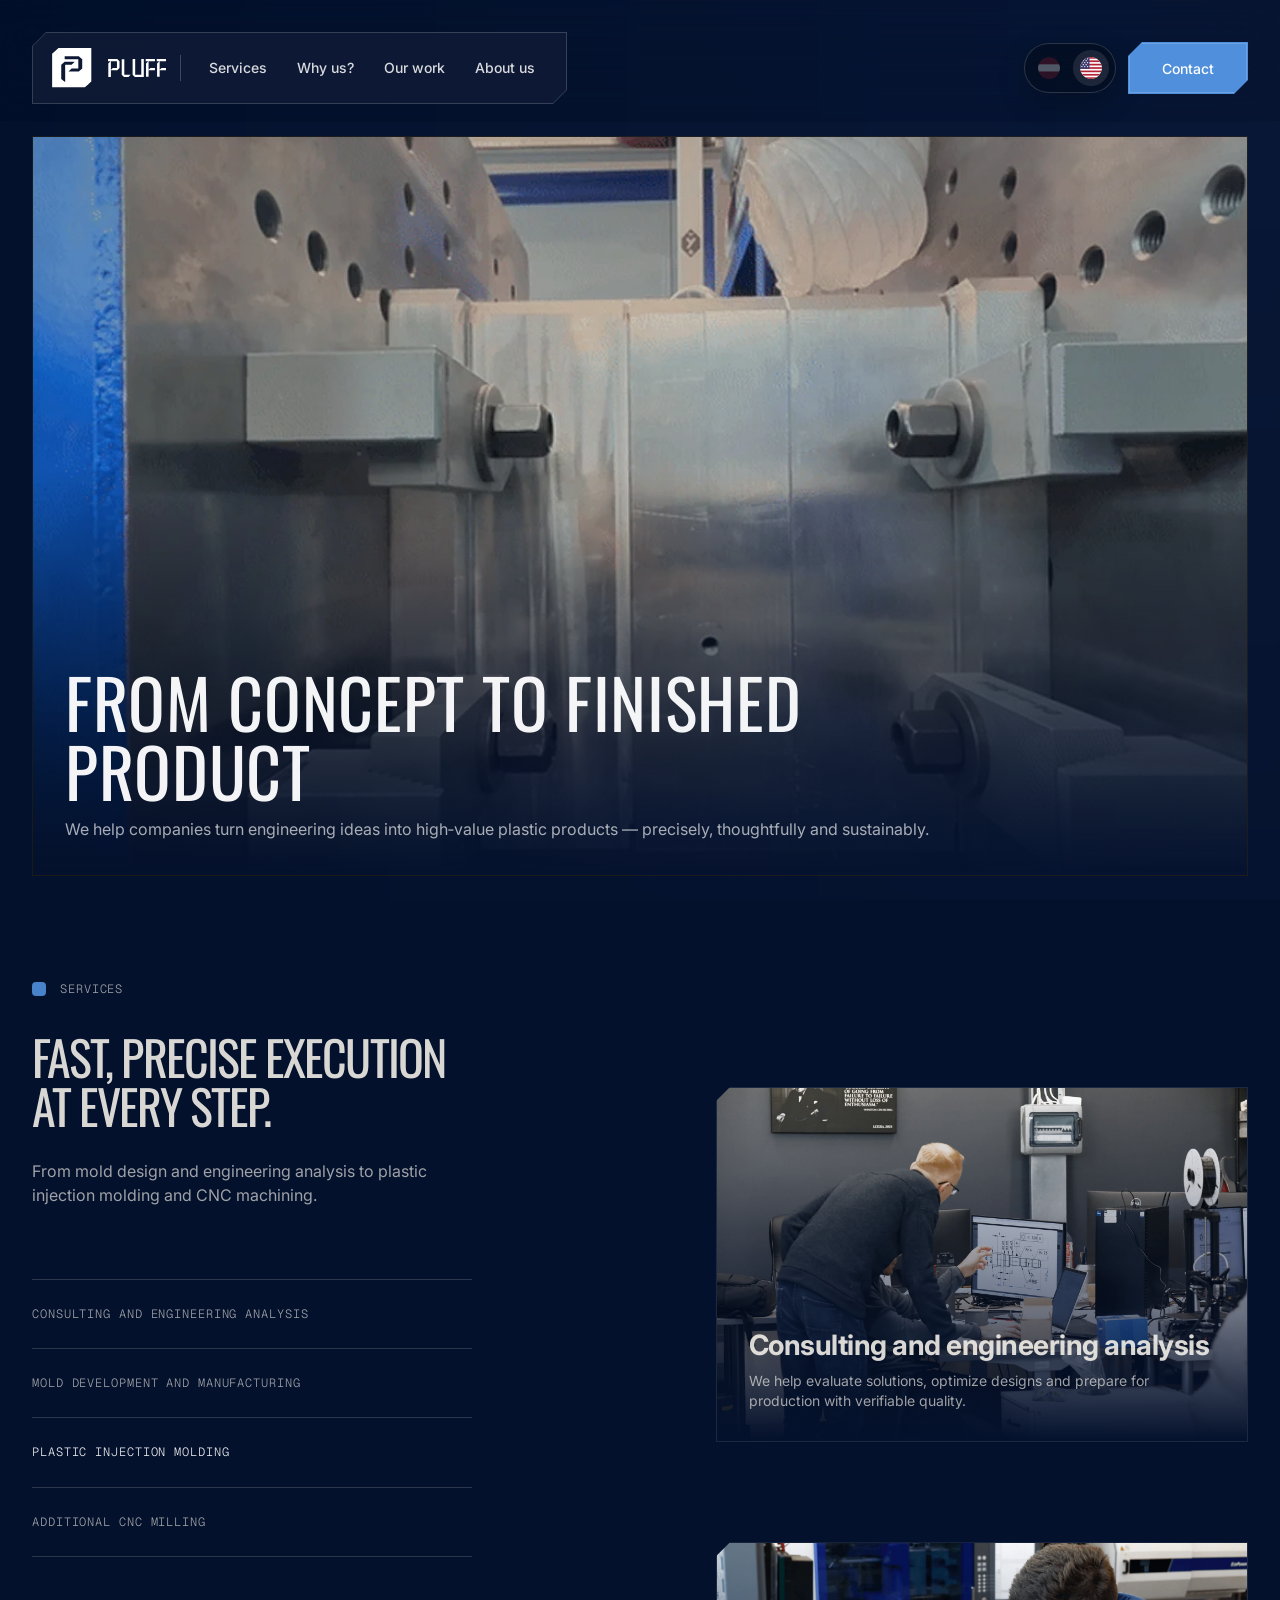
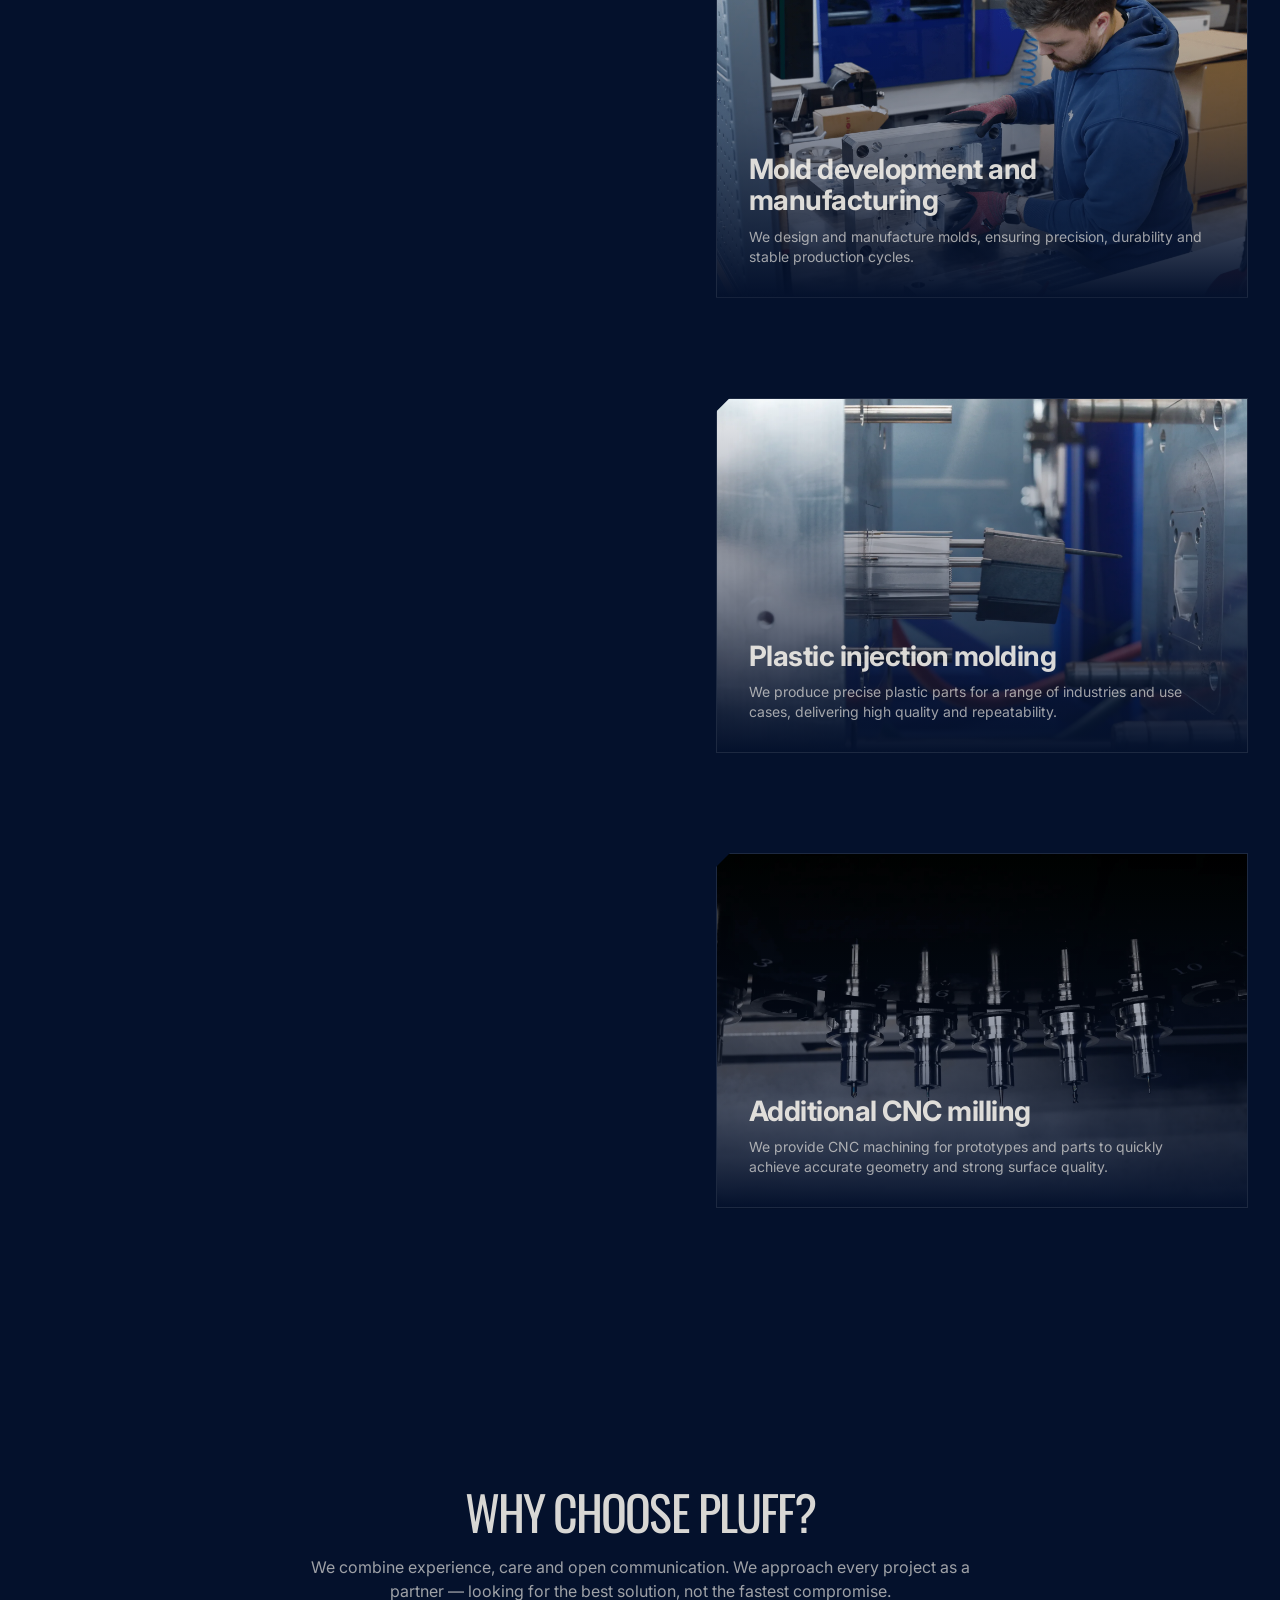
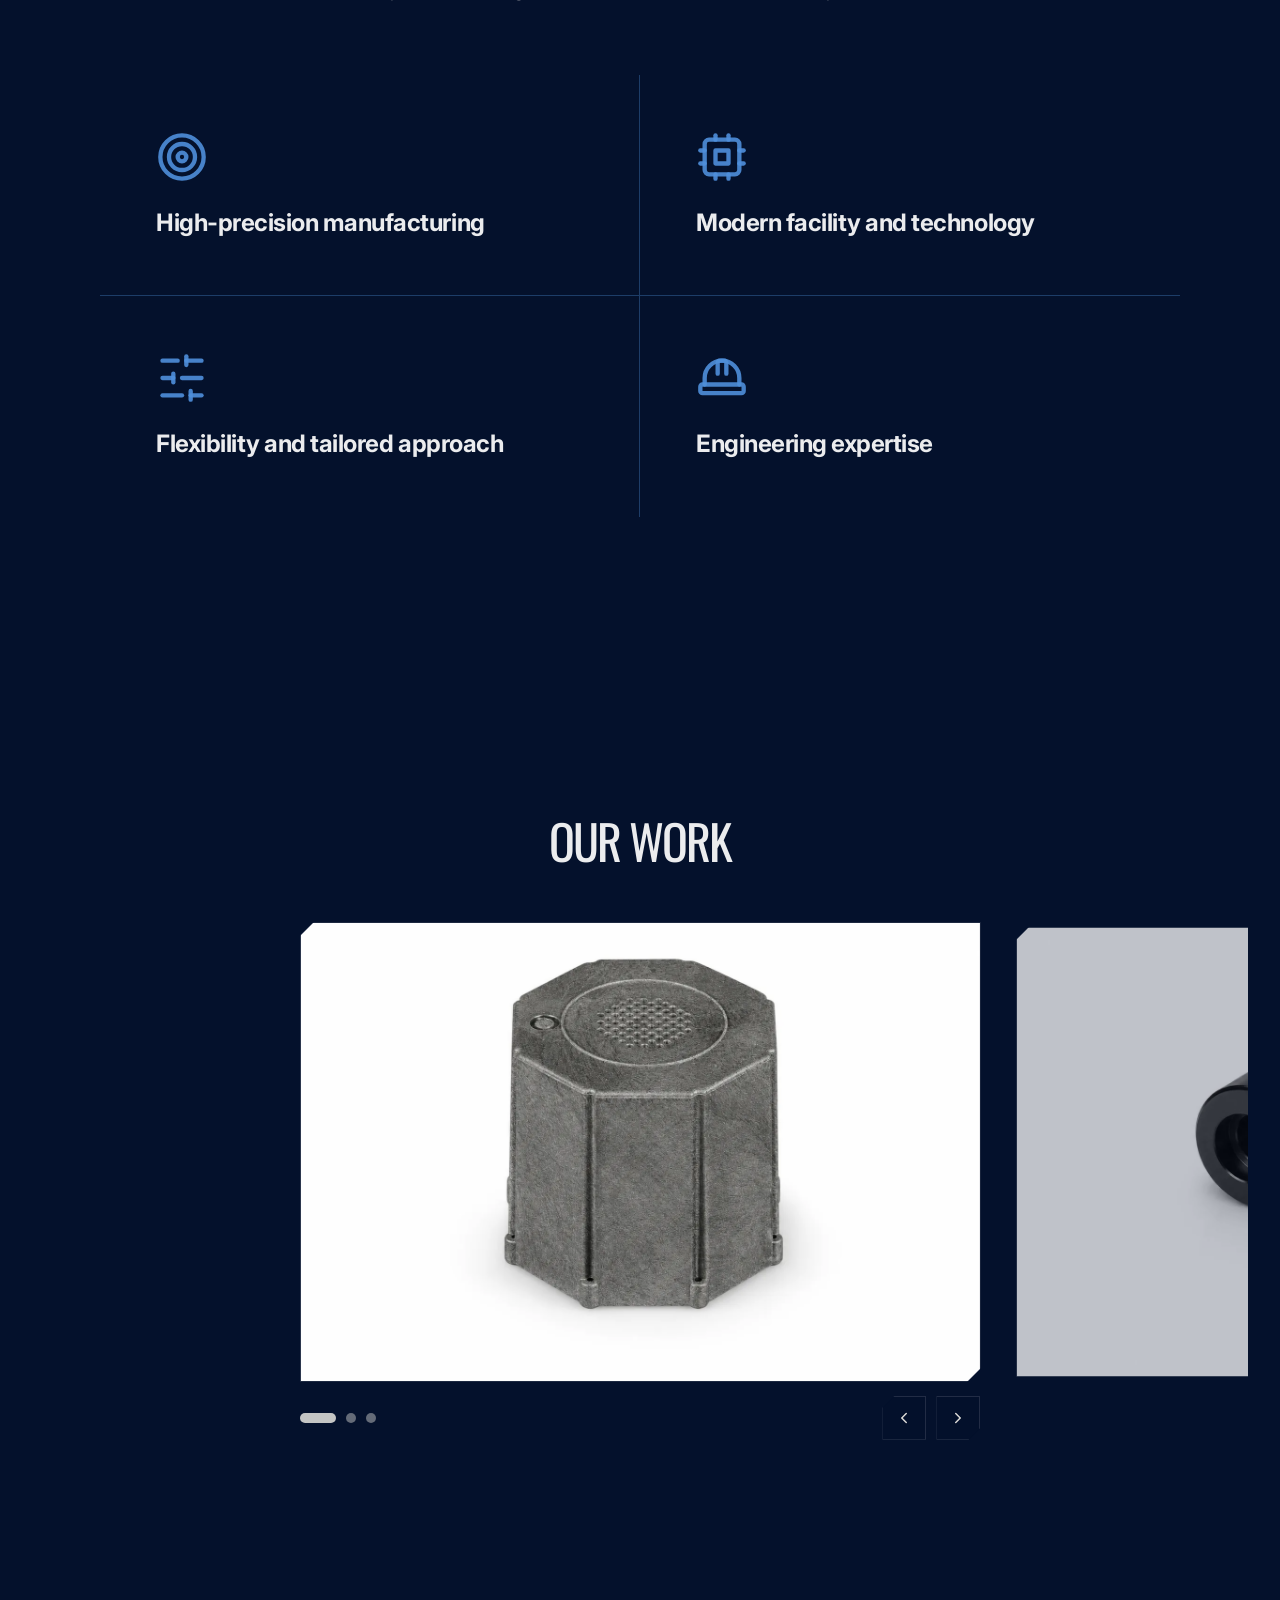
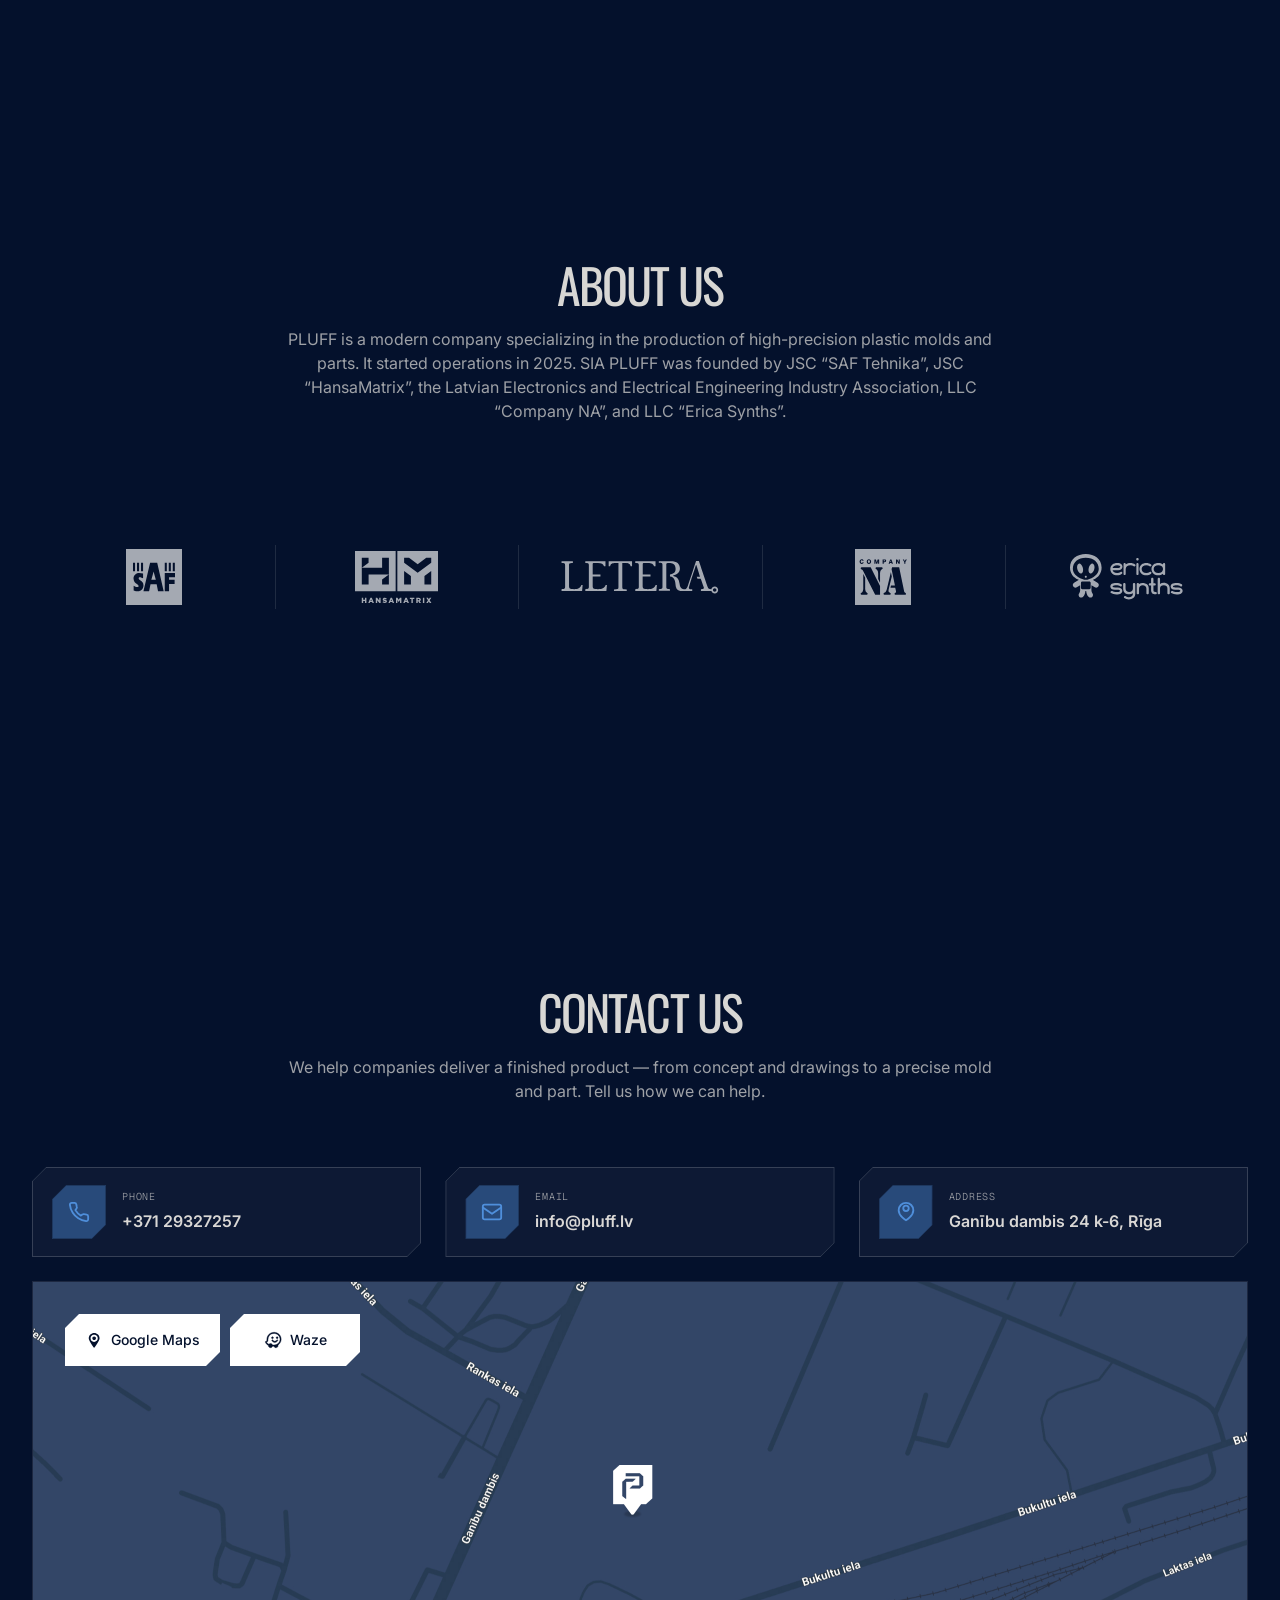
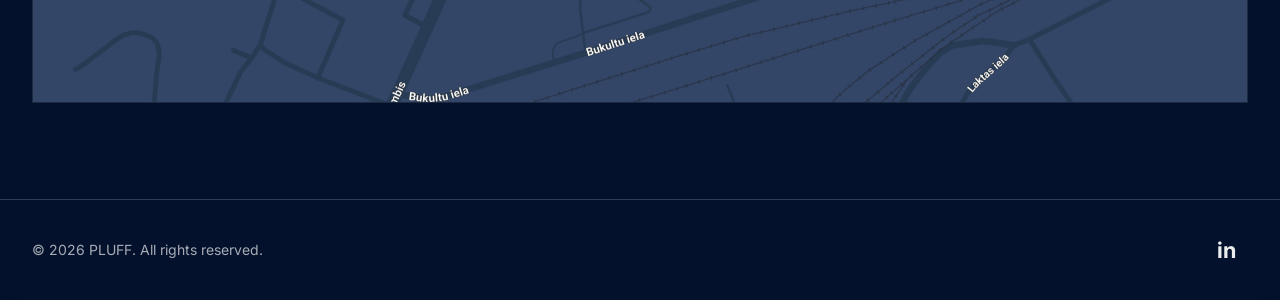
==== commit 2f993a2d: "Add files via upload" ====
--- a/en/index.html
+++ b/en/index.html
@@ -31,7 +31,7 @@
 <link rel="icon" type="image/svg+xml" href="../images/logo/favicon.svg">
 <link rel="icon" type="image/x-icon" href="../images/logo/favicon.ico">
 <link rel="apple-touch-icon" href="../images/logo/favicon-256.png">
-<link href="../styles.css?v=5" rel="stylesheet">
+<link href="../styles.css?v=7" rel="stylesheet">
 </link></head>
 <body>
 <div id="pluff-loader" aria-hidden="true">
@@ -77,10 +77,13 @@
     var lst=l?getComputedStyle(l).display+'/'+(+getComputedStyle(l).opacity).toFixed(2):'-';
     var hid=0;document.querySelectorAll('.sr').forEach(function(e){if(getComputedStyle(e).opacity!=='1')hid++});
     var img=document.querySelector('picture img');
-    box.textContent='PLUFF v3  t='+((performance.now()-t0)/1000).toFixed(1)+'s'
+    var svc=document.getElementById('services');
+    box.textContent='PLUFF v4  t='+((performance.now()-t0)/1000).toFixed(1)+'s  '+document.readyState
       +'\nloader: '+lst
       +'\nsr hidden: '+hid
       +'\nhero img: '+(img?(img.complete?'loaded':'loading...'):'-')
+      +'\nservices h: '+(svc?Math.round(svc.getBoundingClientRect().height):'NAV DOM')
+      +'\nscrollY: '+Math.round(scrollY)+'  docH: '+Math.round(document.documentElement.scrollHeight)
       +'\nvw: '+innerWidth;
   }
   function mount(){document.body.appendChild(box);tick();setInterval(tick,250);}
@@ -162,7 +165,7 @@
 <source srcset="../images/hero/hero-bg.png" type="image/png"/>
 <img alt="" decoding="async" loading="eager" fetchpriority="high" src="../images/hero/hero-bg.png"/>
 </picture>
-<video class="hero__video" autoplay muted loop playsinline preload="metadata">
+<video class="hero__video" muted loop playsinline preload="none">
   <source src="../images/hero/PLUFF_hero_1.mp4" type="video/mp4">
 </video>
 <!-- Hero text is part of the hero media frame (image + overlays). Padding is measured from this frame. -->
@@ -532,15 +535,21 @@
     }
   };
 
-  const svcObserver = new IntersectionObserver((entries) => {
-    entries.forEach(entry => {
-      if (!entry.isIntersecting) return;
-      svcObserver.unobserve(entry.target);
-      loadServiceMedia(entry.target);
-    });
-  }, { rootMargin: '200px 0px' });
-
-  mediaNodes.forEach(node => svcObserver.observe(node));
+  // Load ALL service media right after the hero has had a moment to win the
+  // bandwidth race. The previous IntersectionObserver lazy-load could skip
+  // firing on iOS Safari during momentum scrolling, leaving the cards as dark
+  // placeholder boxes — on the dark background that read as an empty page.
+  let svcMediaKicked = false;
+  const kickServiceMedia = () => {
+    if (svcMediaKicked) return;
+    svcMediaKicked = true;
+    mediaNodes.forEach(node => loadServiceMedia(node));
+  };
+  if (document.readyState === 'complete') kickServiceMedia();
+  else {
+    window.addEventListener('load', kickServiceMedia, { once: true });
+    setTimeout(kickServiceMedia, 900);
+  }
 
 
   // click -> scroll to the corresponding block (stable, no extra post-scroll nudge)
@@ -786,6 +795,22 @@
   var v = document.querySelector('.hero__video');
   if (!v) return;
   v.addEventListener('canplay', function(){ v.classList.add('is-ready'); }, { once: true });
+  // Start fetching the 560K video only after the rest of the first screen is
+  // in — with preload/autoplay it was competing with images for bandwidth.
+  var kicked = false;
+  var kick = function(){
+    if (kicked) return; kicked = true;
+    try {
+      v.load();
+      var pr = v.play();
+      if (pr && pr.catch) pr.catch(function(){});
+    } catch(e) {}
+  };
+  if (document.readyState === 'complete') setTimeout(kick, 250);
+  else {
+    window.addEventListener('load', function(){ setTimeout(kick, 250); }, { once: true });
+    setTimeout(kick, 2500);
+  }
 })();
 </script>
 
--- a/styles.css
+++ b/styles.css
@@ -1037,7 +1037,9 @@
   inset:0;
   transform:translateX(-100%);
   background:linear-gradient(90deg,transparent 0%,rgba(255,255,255,.07) 50%,transparent 100%);
-  animation:ghost-sweep 1.9s ease-in-out infinite;
+  /* 0.9s delay: on fast connections images replace the placeholder before the
+     skeleton shimmer ever becomes visible — it only shows on slow loads. */
+  animation:ghost-sweep 1.9s ease-in-out 0.9s infinite;
   z-index:1;
 }
 @keyframes ghost-sweep{
@@ -2399,7 +2401,7 @@
 /* Inactive language is simply dimmed; the active one is full-strength. */
 .lang-switch__btn{ opacity: 0.3; }
 .lang-switch__btn:hover{ opacity: 0.7; }
-.lang-switch__btn.is-active{ opacity: 1; }
+.lang-switch__btn.is-active{ opacity: 1; background: rgb(255 255 255 / 0.10); }
 
 .lang-switch__flag{
   width:22px;
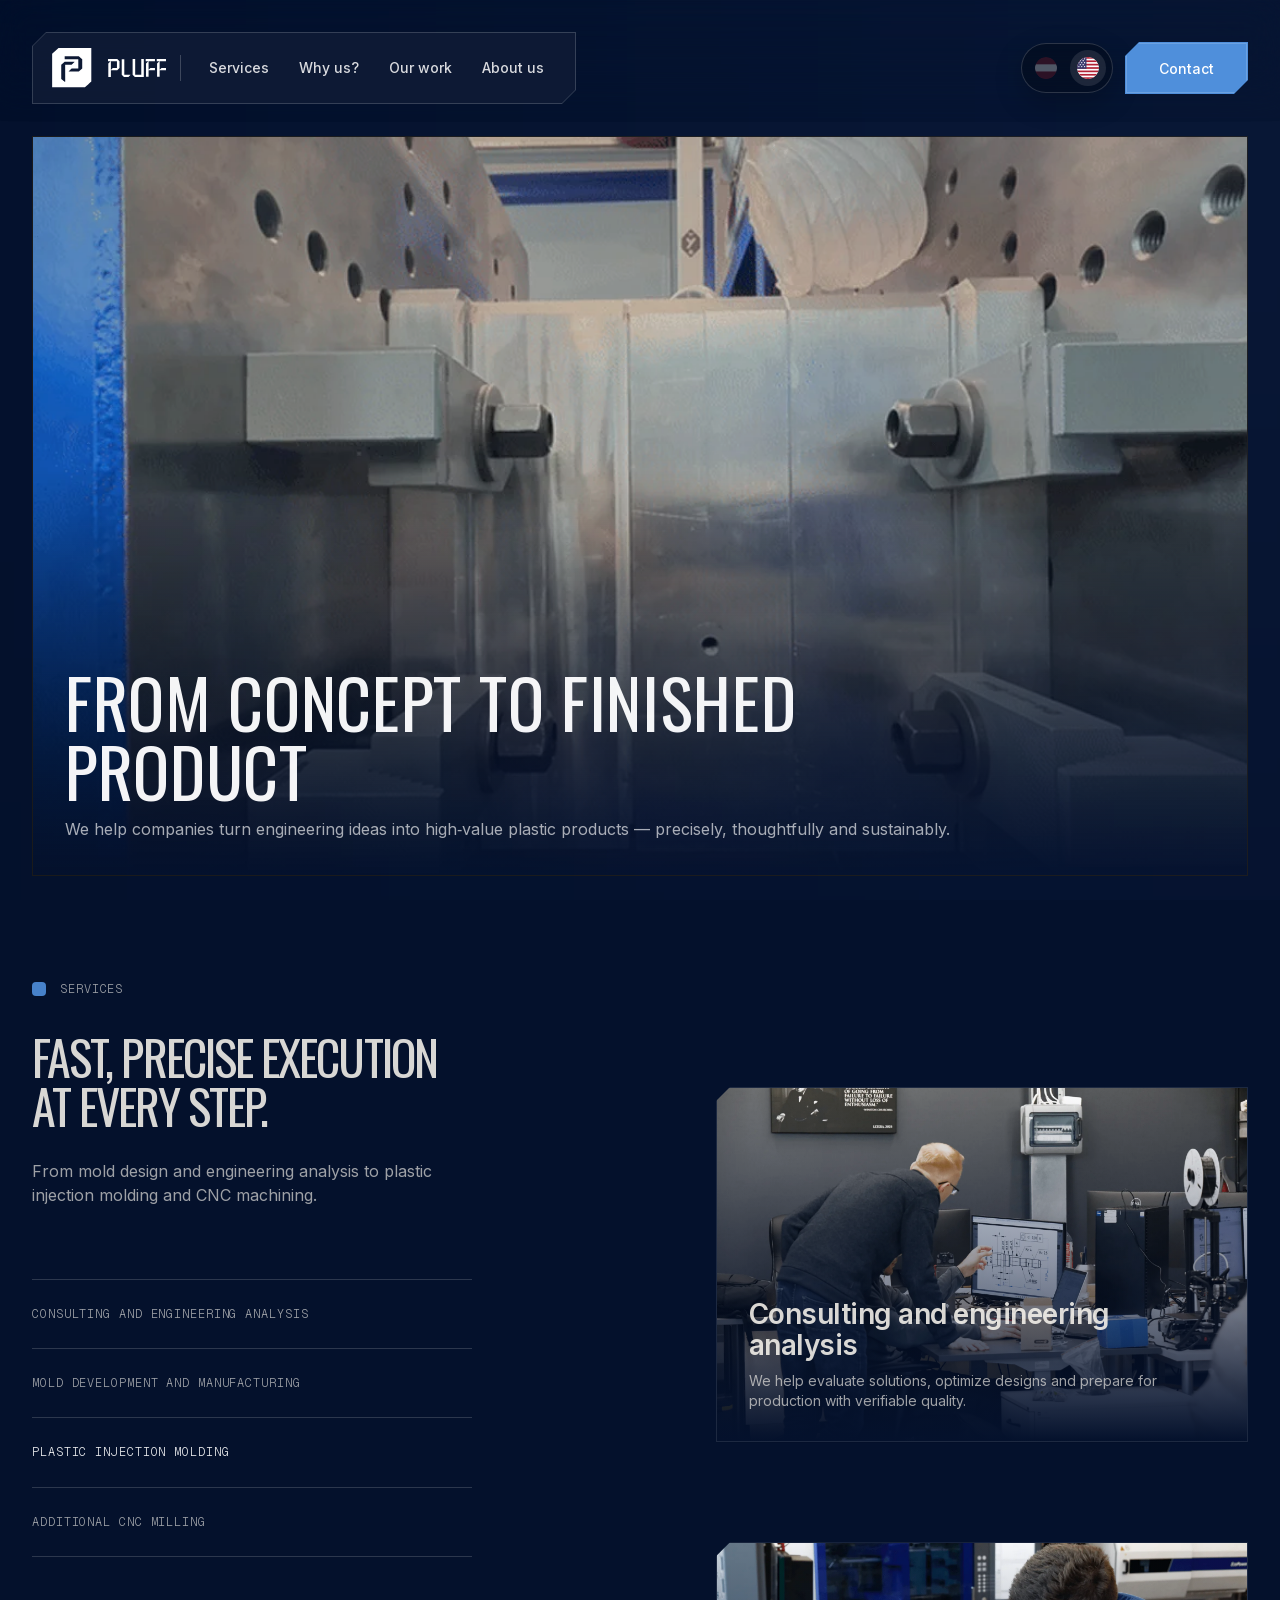
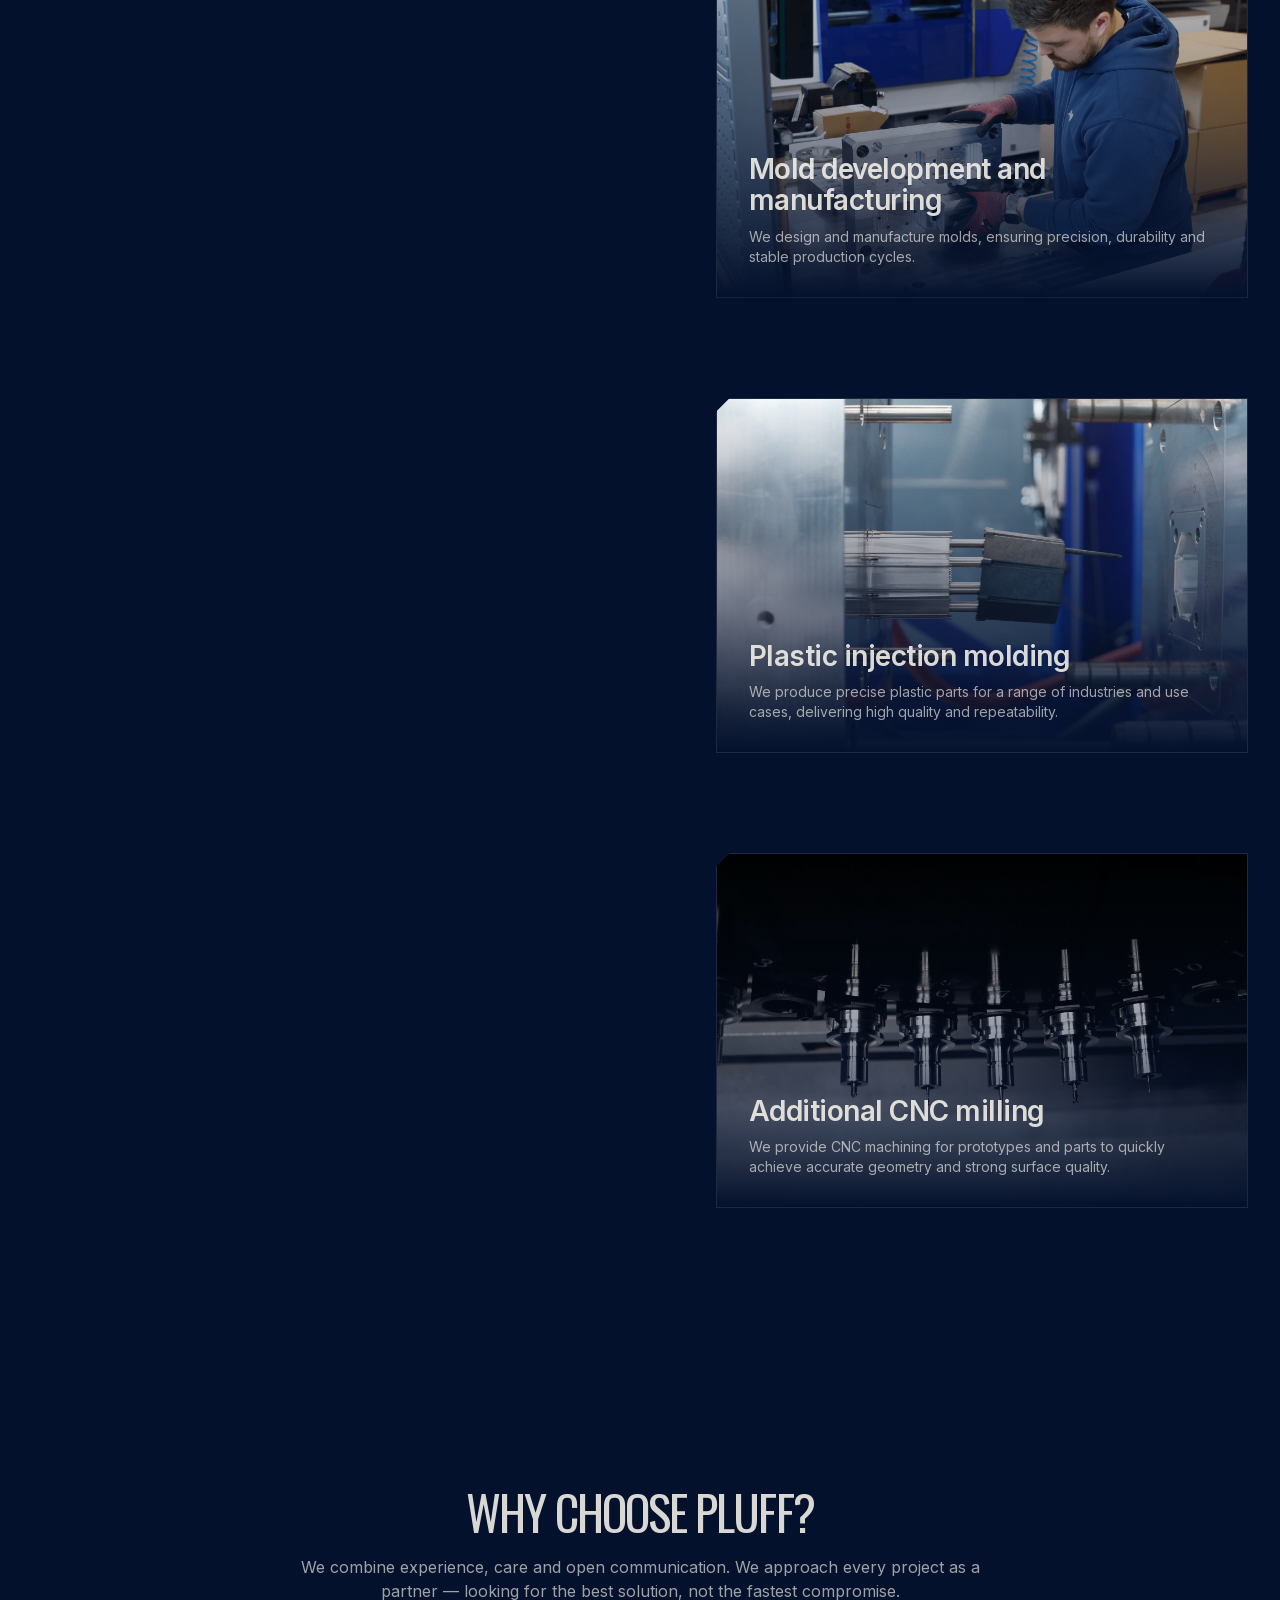
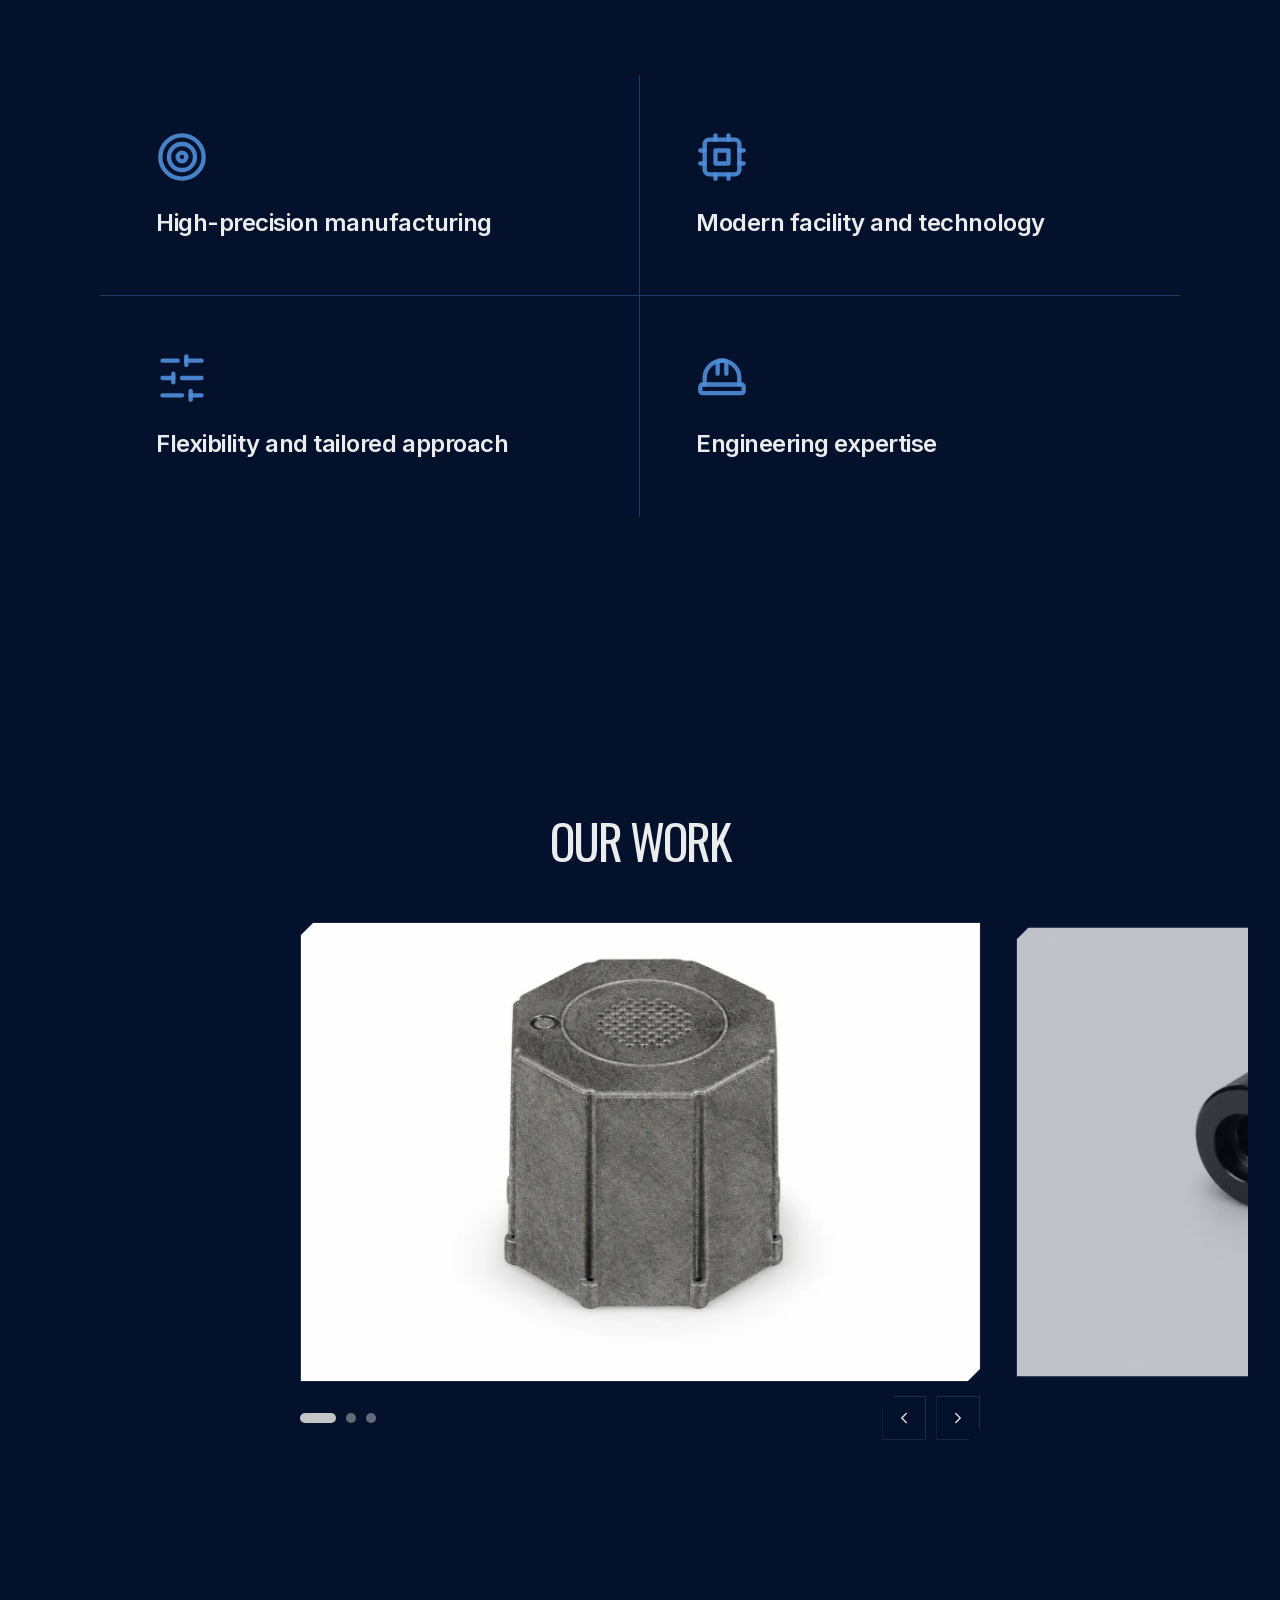
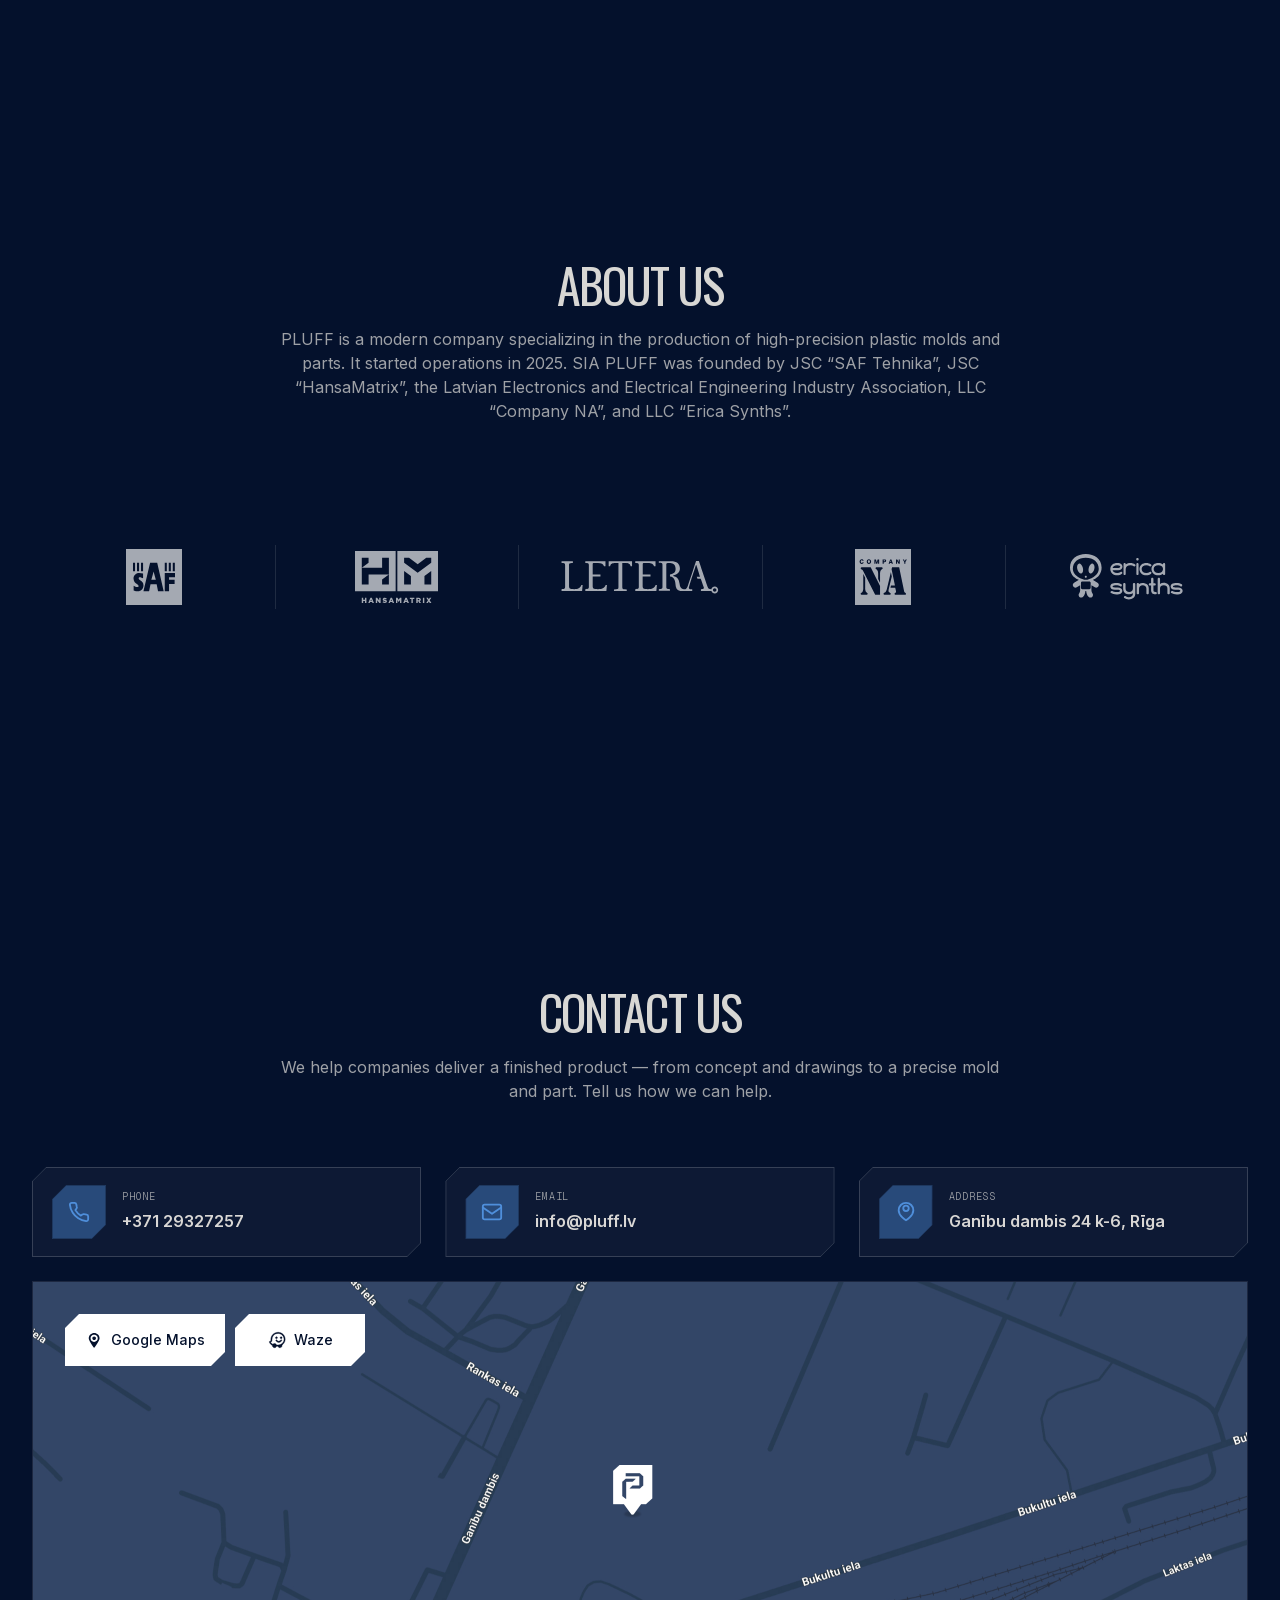
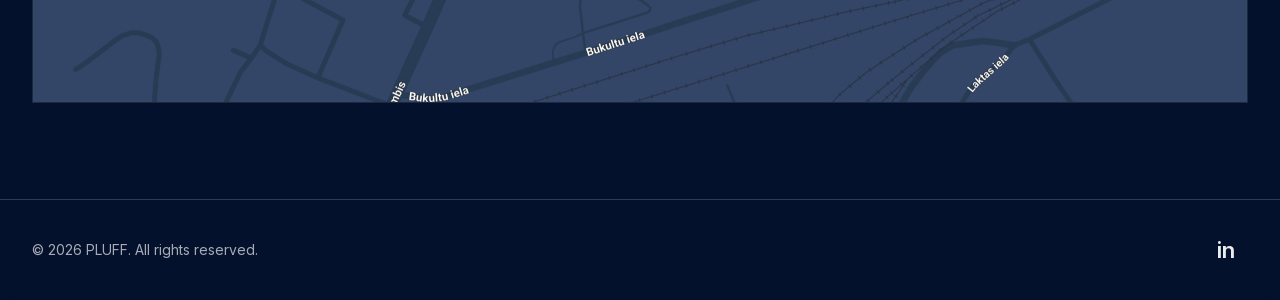
==== commit be7091c9: "Add files via upload" ====
--- a/en/index.html
+++ b/en/index.html
@@ -4,6 +4,7 @@
 <head>
 <meta charset="utf-8"/>
 <meta content="width=device-width, initial-scale=1" name="viewport"/>
+<meta http-equiv="Content-Security-Policy" content="default-src 'self'; script-src 'self' 'unsafe-inline'; style-src 'self' 'unsafe-inline'; img-src 'self' data:; font-src 'self'; media-src 'self'; connect-src 'self'; object-src 'none'; base-uri 'self'; form-action 'self'"/>
 <script>document.documentElement.className+=' js';</script>
 <style>
 html,body{background:#04112C}
@@ -25,13 +26,11 @@
 <meta content="PLUFF — high-precision manufacturing" property="og:image:alt"/>
 <meta content="https://viktorsp-88.github.io/Pluff/en/" property="og:url"/>
 <meta content="summary_large_image" name="twitter:card"/>
-<link href="https://fonts.googleapis.com" rel="preconnect"/>
-<link crossorigin="" href="https://fonts.gstatic.com" rel="preconnect"/>
-<link href="https://fonts.googleapis.com/css2?family=Inter:wght@300;400;500;600&amp;family=Oswald:wght@400&amp;family=Geist+Mono:wght@300&amp;display=swap" rel="stylesheet"/>
+<link href="../fonts/fonts.css?v=1" rel="stylesheet">
 <link rel="icon" type="image/svg+xml" href="../images/logo/favicon.svg">
 <link rel="icon" type="image/x-icon" href="../images/logo/favicon.ico">
 <link rel="apple-touch-icon" href="../images/logo/favicon-256.png">
-<link href="../styles.css?v=7" rel="stylesheet">
+<link href="../styles.css?v=11" rel="stylesheet">
 </link></head>
 <body>
 <div id="pluff-loader" aria-hidden="true">
@@ -62,32 +61,6 @@
   } else {
     watchHero();
   }
-})();
-</script>
-<script>
-/* Diagnostic overlay — only with ?debug in the URL. Shows which version the
-   device actually received and live loader/section state. */
-(function(){
-  if(!/[?&]debug/.test(location.search))return;
-  var box=document.createElement('div');
-  box.style.cssText='position:fixed;bottom:8px;left:8px;z-index:99999;background:rgba(0,0,0,.85);color:#4ade80;font:11px/1.5 monospace;padding:6px 9px;max-width:75vw;pointer-events:none;white-space:pre;border-radius:4px';
-  var t0=performance.now();
-  function tick(){
-    var l=document.getElementById('pluff-loader');
-    var lst=l?getComputedStyle(l).display+'/'+(+getComputedStyle(l).opacity).toFixed(2):'-';
-    var hid=0;document.querySelectorAll('.sr').forEach(function(e){if(getComputedStyle(e).opacity!=='1')hid++});
-    var img=document.querySelector('picture img');
-    var svc=document.getElementById('services');
-    box.textContent='PLUFF v4  t='+((performance.now()-t0)/1000).toFixed(1)+'s  '+document.readyState
-      +'\nloader: '+lst
-      +'\nsr hidden: '+hid
-      +'\nhero img: '+(img?(img.complete?'loaded':'loading...'):'-')
-      +'\nservices h: '+(svc?Math.round(svc.getBoundingClientRect().height):'NAV DOM')
-      +'\nscrollY: '+Math.round(scrollY)+'  docH: '+Math.round(document.documentElement.scrollHeight)
-      +'\nvw: '+innerWidth;
-  }
-  function mount(){document.body.appendChild(box);tick();setInterval(tick,250);}
-  if(document.readyState==='loading'){document.addEventListener('DOMContentLoaded',mount);}else{mount();}
 })();
 </script>
 <div id="top" style="position:absolute;top:0;left:0;width:1px;height:1px;"></div>
@@ -262,7 +235,7 @@
 <a aria-label="Erica Synths" class="about-logo partner about-logo--erica" href="https://www.ericasynths.lv/" rel="noopener noreferrer" target="_blank">
 <img alt="Erica Synths logo" class="partner__img" decoding="async" loading="lazy" src="../images/partners/erica-synths-logo.svg"/>
 </a>
-</div></div></section><section class="contact sr" id="sazinaties"><div class="wrap contact__wrap"><div class="contact__head contact__head--center"><h2 class="contact__title">Contact us</h2><p class="contact__lead">We help companies deliver a finished product — from concept and drawings to a precise mold and part. Tell us how we can help.</p></div><div class="contact-box"><div class="contact-cards"><a class="contact-card" href="tel:+37129327257"><span aria-hidden="true" class="contact-card__badge"><svg fill="none" viewbox="0 0 24 24" xmlns="http://www.w3.org/2000/svg"><path d="M22 16.92v3a2 2 0 0 1-2.18 2 19.8 19.8 0 0 1-8.63-3.07 19.5 19.5 0 0 1-6-6A19.8 19.8 0 0 1 2.08 4.18 2 2 0 0 1 4.06 2h3a2 2 0 0 1 2 1.72c.12.86.3 1.7.54 2.5a2 2 0 0 1-.45 2.11L8.09 9.91a16 16 0 0 0 6 6l1.58-1.06a2 2 0 0 1 2.11-.45c.8.24 1.64.42 2.5.54A2 2 0 0 1 22 16.92Z" stroke="currentColor" stroke-linecap="round" stroke-linejoin="round" stroke-width="2"></path></svg></span><span class="contact-card__text"><span class="contact-card__label">PHONE</span><span class="contact-card__value">+371 29327257</span></span></a><a class="contact-card" href="mailto:info@pluff.lv"><span aria-hidden="true" class="contact-card__badge"><svg fill="none" viewbox="0 0 24 24" xmlns="http://www.w3.org/2000/svg"><rect height="16" rx="2" ry="2" stroke="currentColor" stroke-width="2" width="20" x="2" y="4"></rect><path d="m22 7-10 7L2 7" stroke="currentColor" stroke-linecap="round" stroke-linejoin="round" stroke-width="2"></path></svg></span><span class="contact-card__text"><span class="contact-card__label">EMAIL</span><span class="contact-card__value">info@pluff.lv</span></span></a><a class="contact-card" href="https://www.google.com/maps/search/?api=1&amp;query=Gan%C4%ABbu+dambis+24+k-6%2C+R%C4%ABga" rel="noopener noreferrer" target="_blank"><span aria-hidden="true" class="contact-card__badge"><svg fill="none" viewbox="0 0 24 24" xmlns="http://www.w3.org/2000/svg"><path d="M12 21s8-4.5 8-11a8 8 0 1 0-16 0c0 6.5 8 11 8 11Z" stroke="currentColor" stroke-linecap="round" stroke-linejoin="round" stroke-width="2"></path><path d="M12 11a3 3 0 1 0 0-6 3 3 0 0 0 0 6Z" stroke="currentColor" stroke-linecap="round" stroke-linejoin="round" stroke-width="2"></path></svg></span><span class="contact-card__text"><span class="contact-card__label">ADDRESS</span><span class="contact-card__value">Ganību dambis 24 k-6, Rīga</span></span></a></div></div>
+</div></div></section><section class="contact sr" id="sazinaties"><div class="wrap contact__wrap"><div class="contact__head contact__head--center"><h2 class="contact__title">Contact us</h2><p class="contact__lead">We help companies deliver a finished product — from concept and drawings to a precise mold and part. Tell us how we can help.</p></div><div class="contact-box"><div class="contact-cards"><a class="contact-card" href="tel:+37129327257"><span aria-hidden="true" class="contact-card__badge"><svg fill="none" viewbox="0 0 24 24" xmlns="http://www.w3.org/2000/svg"><path d="M22 16.92v3a2 2 0 0 1-2.18 2 19.8 19.8 0 0 1-8.63-3.07 19.5 19.5 0 0 1-6-6A19.8 19.8 0 0 1 2.08 4.18 2 2 0 0 1 4.06 2h3a2 2 0 0 1 2 1.72c.12.86.3 1.7.54 2.5a2 2 0 0 1-.45 2.11L8.09 9.91a16 16 0 0 0 6 6l1.58-1.06a2 2 0 0 1 2.11-.45c.8.24 1.64.42 2.5.54A2 2 0 0 1 22 16.92Z" stroke="currentColor" stroke-linecap="round" stroke-linejoin="round" stroke-width="2"></path></svg></span><span class="contact-card__text"><span class="contact-card__label">PHONE</span><span class="contact-card__value">+371 29327257</span></span></a><a class="contact-card" href="#sazinaties" data-eu="info" data-ed="pluff.lv"><span aria-hidden="true" class="contact-card__badge"><svg fill="none" viewbox="0 0 24 24" xmlns="http://www.w3.org/2000/svg"><rect height="16" rx="2" ry="2" stroke="currentColor" stroke-width="2" width="20" x="2" y="4"></rect><path d="m22 7-10 7L2 7" stroke="currentColor" stroke-linecap="round" stroke-linejoin="round" stroke-width="2"></path></svg></span><span class="contact-card__text"><span class="contact-card__label">EMAIL</span><span class="contact-card__value">info [at] pluff.lv</span></span></a><a class="contact-card" href="https://www.google.com/maps/search/?api=1&amp;query=Gan%C4%ABbu+dambis+24+k-6%2C+R%C4%ABga" rel="noopener noreferrer" target="_blank"><span aria-hidden="true" class="contact-card__badge"><svg fill="none" viewbox="0 0 24 24" xmlns="http://www.w3.org/2000/svg"><path d="M12 21s8-4.5 8-11a8 8 0 1 0-16 0c0 6.5 8 11 8 11Z" stroke="currentColor" stroke-linecap="round" stroke-linejoin="round" stroke-width="2"></path><path d="M12 11a3 3 0 1 0 0-6 3 3 0 0 0 0 6Z" stroke="currentColor" stroke-linecap="round" stroke-linejoin="round" stroke-width="2"></path></svg></span><span class="contact-card__text"><span class="contact-card__label">ADDRESS</span><span class="contact-card__value">Ganību dambis 24 k-6, Rīga</span></span></a></div></div>
 <div class="contact-map">
   <a class="contact-map__static"
      href="https://www.google.com/maps/search/?api=1&query=Gan%C4%ABbu+dambis+24+k-6%2C+R%C4%ABga"
@@ -834,6 +807,7 @@
   // (On iOS Safari scroll-driven reveal proved unreliable — see styles.css.)
   if(!window.matchMedia ||
      window.matchMedia('(max-width: 780px)').matches ||
+     window.matchMedia('(hover: none) and (pointer: coarse)').matches ||
      window.matchMedia('(prefers-reduced-motion: reduce)').matches ||
      !('requestAnimationFrame' in window)){
     revealAll();
@@ -866,5 +840,17 @@
   setTimeout(revealAll, 3000);
 })();
 </script>
+<script>
+// Assemble the e-mail client-side so address harvesters scraping the raw
+// HTML don't pick it up. Without JS the card still shows a readable hint.
+(function(){
+  document.querySelectorAll('a[data-eu][data-ed]').forEach(function(a){
+    var addr = a.getAttribute('data-eu') + '@' + a.getAttribute('data-ed');
+    a.setAttribute('href', 'mailto:' + addr);
+    var v = a.querySelector('.contact-card__value');
+    if (v) v.textContent = addr;
+  });
+})();
+</script>
 </body>
 </html>
--- a/fonts/fonts.css
+++ b/fonts/fonts.css
@@ -0,0 +1,109 @@
+/* Self-hosted Google Fonts (latin + latin-ext) — generated from css2 API */
+
+@font-face {
+  font-family: 'Geist Mono';
+  font-style: normal;
+  font-weight: 300;
+  font-display: swap;
+  src: url('geist-mono-300-latin-ext.woff2') format('woff2');
+  unicode-range: U+0100-02BA, U+02BD-02C5, U+02C7-02CC, U+02CE-02D7, U+02DD-02FF, U+0304, U+0308, U+0329, U+1D00-1DBF, U+1E00-1E9F, U+1EF2-1EFF, U+2020, U+20A0-20AB, U+20AD-20C0, U+2113, U+2C60-2C7F, U+A720-A7FF;
+}
+
+@font-face {
+  font-family: 'Geist Mono';
+  font-style: normal;
+  font-weight: 300;
+  font-display: swap;
+  src: url('geist-mono-300-latin.woff2') format('woff2');
+  unicode-range: U+0000-00FF, U+0131, U+0152-0153, U+02BB-02BC, U+02C6, U+02DA, U+02DC, U+0304, U+0308, U+0329, U+2000-206F, U+20AC, U+2122, U+2191, U+2193, U+2212, U+2215, U+FEFF, U+FFFD;
+}
+
+@font-face {
+  font-family: 'Inter';
+  font-style: normal;
+  font-weight: 300;
+  font-display: swap;
+  src: url('inter-300-latin-ext.woff2') format('woff2');
+  unicode-range: U+0100-02BA, U+02BD-02C5, U+02C7-02CC, U+02CE-02D7, U+02DD-02FF, U+0304, U+0308, U+0329, U+1D00-1DBF, U+1E00-1E9F, U+1EF2-1EFF, U+2020, U+20A0-20AB, U+20AD-20C0, U+2113, U+2C60-2C7F, U+A720-A7FF;
+}
+
+@font-face {
+  font-family: 'Inter';
+  font-style: normal;
+  font-weight: 300;
+  font-display: swap;
+  src: url('inter-300-latin.woff2') format('woff2');
+  unicode-range: U+0000-00FF, U+0131, U+0152-0153, U+02BB-02BC, U+02C6, U+02DA, U+02DC, U+0304, U+0308, U+0329, U+2000-206F, U+20AC, U+2122, U+2191, U+2193, U+2212, U+2215, U+FEFF, U+FFFD;
+}
+
+@font-face {
+  font-family: 'Inter';
+  font-style: normal;
+  font-weight: 400;
+  font-display: swap;
+  src: url('inter-400-latin-ext.woff2') format('woff2');
+  unicode-range: U+0100-02BA, U+02BD-02C5, U+02C7-02CC, U+02CE-02D7, U+02DD-02FF, U+0304, U+0308, U+0329, U+1D00-1DBF, U+1E00-1E9F, U+1EF2-1EFF, U+2020, U+20A0-20AB, U+20AD-20C0, U+2113, U+2C60-2C7F, U+A720-A7FF;
+}
+
+@font-face {
+  font-family: 'Inter';
+  font-style: normal;
+  font-weight: 400;
+  font-display: swap;
+  src: url('inter-400-latin.woff2') format('woff2');
+  unicode-range: U+0000-00FF, U+0131, U+0152-0153, U+02BB-02BC, U+02C6, U+02DA, U+02DC, U+0304, U+0308, U+0329, U+2000-206F, U+20AC, U+2122, U+2191, U+2193, U+2212, U+2215, U+FEFF, U+FFFD;
+}
+
+@font-face {
+  font-family: 'Inter';
+  font-style: normal;
+  font-weight: 500;
+  font-display: swap;
+  src: url('inter-500-latin-ext.woff2') format('woff2');
+  unicode-range: U+0100-02BA, U+02BD-02C5, U+02C7-02CC, U+02CE-02D7, U+02DD-02FF, U+0304, U+0308, U+0329, U+1D00-1DBF, U+1E00-1E9F, U+1EF2-1EFF, U+2020, U+20A0-20AB, U+20AD-20C0, U+2113, U+2C60-2C7F, U+A720-A7FF;
+}
+
+@font-face {
+  font-family: 'Inter';
+  font-style: normal;
+  font-weight: 500;
+  font-display: swap;
+  src: url('inter-500-latin.woff2') format('woff2');
+  unicode-range: U+0000-00FF, U+0131, U+0152-0153, U+02BB-02BC, U+02C6, U+02DA, U+02DC, U+0304, U+0308, U+0329, U+2000-206F, U+20AC, U+2122, U+2191, U+2193, U+2212, U+2215, U+FEFF, U+FFFD;
+}
+
+@font-face {
+  font-family: 'Inter';
+  font-style: normal;
+  font-weight: 600;
+  font-display: swap;
+  src: url('inter-600-latin-ext.woff2') format('woff2');
+  unicode-range: U+0100-02BA, U+02BD-02C5, U+02C7-02CC, U+02CE-02D7, U+02DD-02FF, U+0304, U+0308, U+0329, U+1D00-1DBF, U+1E00-1E9F, U+1EF2-1EFF, U+2020, U+20A0-20AB, U+20AD-20C0, U+2113, U+2C60-2C7F, U+A720-A7FF;
+}
+
+@font-face {
+  font-family: 'Inter';
+  font-style: normal;
+  font-weight: 600;
+  font-display: swap;
+  src: url('inter-600-latin.woff2') format('woff2');
+  unicode-range: U+0000-00FF, U+0131, U+0152-0153, U+02BB-02BC, U+02C6, U+02DA, U+02DC, U+0304, U+0308, U+0329, U+2000-206F, U+20AC, U+2122, U+2191, U+2193, U+2212, U+2215, U+FEFF, U+FFFD;
+}
+
+@font-face {
+  font-family: 'Oswald';
+  font-style: normal;
+  font-weight: 400;
+  font-display: swap;
+  src: url('oswald-400-latin-ext.woff2') format('woff2');
+  unicode-range: U+0100-02BA, U+02BD-02C5, U+02C7-02CC, U+02CE-02D7, U+02DD-02FF, U+0304, U+0308, U+0329, U+1D00-1DBF, U+1E00-1E9F, U+1EF2-1EFF, U+2020, U+20A0-20AB, U+20AD-20C0, U+2113, U+2C60-2C7F, U+A720-A7FF;
+}
+
+@font-face {
+  font-family: 'Oswald';
+  font-style: normal;
+  font-weight: 400;
+  font-display: swap;
+  src: url('oswald-400-latin.woff2') format('woff2');
+  unicode-range: U+0000-00FF, U+0131, U+0152-0153, U+02BB-02BC, U+02C6, U+02DA, U+02DC, U+0304, U+0308, U+0329, U+2000-206F, U+20AC, U+2122, U+2191, U+2193, U+2212, U+2215, U+FEFF, U+FFFD;
+}
--- a/styles.css
+++ b/styles.css
@@ -2759,3 +2759,59 @@
     justify-content: flex-start;
   }
 }
+
+/* =========================
+   TOUCH DEVICES (any orientation)
+   The width-based mobile block above misses phones in LANDSCAPE (~926px wide),
+   where the same iOS Safari problems returned. Gate the GPU- and
+   reveal-critical fixes on the device class instead of viewport width.
+========================= */
+@media (hover: none) and (pointer: coarse){
+  /* Giant blur filters stall iOS tile rasterization while scrolling —
+     the page painted as solid-background "void" until the GPU caught up. */
+  .topbar-glow-clip{ display: none; }
+  .nav-progressive-blur{
+    background: linear-gradient(180deg, rgb(4 17 44 / 0.85) 0%, rgb(4 17 44 / 0.45) 55%, rgb(4 17 44 / 0) 100%);
+  }
+  .nav-progressive-blur::before,
+  .nav-progressive-blur::after,
+  .nav-progressive-blur > i{
+    backdrop-filter: none;
+    -webkit-backdrop-filter: none;
+  }
+
+  /* No reveal animation on touch devices — IntersectionObserver and early
+     scroll events proved unreliable on iOS Safari. Content is just visible. */
+  html.js .sr{
+    opacity: 1;
+    transform: none;
+    transition: none;
+  }
+}
+
+/* Landscape phones: service cards go 2-up — full-width cards look oversized
+   when the viewport is short and wide. Matches the existing landscape gate. */
+@media (max-height: 500px) and (orientation: landscape){
+  .services__right{
+    display: grid;
+    grid-template-columns: 1fr 1fr;
+    gap: 16px;
+  }
+  .service-card{ max-width: none; margin-left: 0; }
+}
+
+/* Landscape phones: same phone, same reading distance — keep PHONE typography.
+   By width alone (~850-930px) landscape fell into the larger tablet bucket
+   (44px headings, 18px leads) on a 390px-tall screen. */
+@media (max-height: 500px) and (orientation: landscape){
+  :root{ --fs-h2: 36px; --fs-h3: 22px; --fs-h3s: 20px; }
+  .services__lead,
+  .whyus__lead,
+  .paveiktais__lead,
+  .about__lead,
+  .contact__lead{
+    font-size: 16px;
+    line-height: 26px;
+  }
+  .hero__lead{ font-size: 16px; }
+}
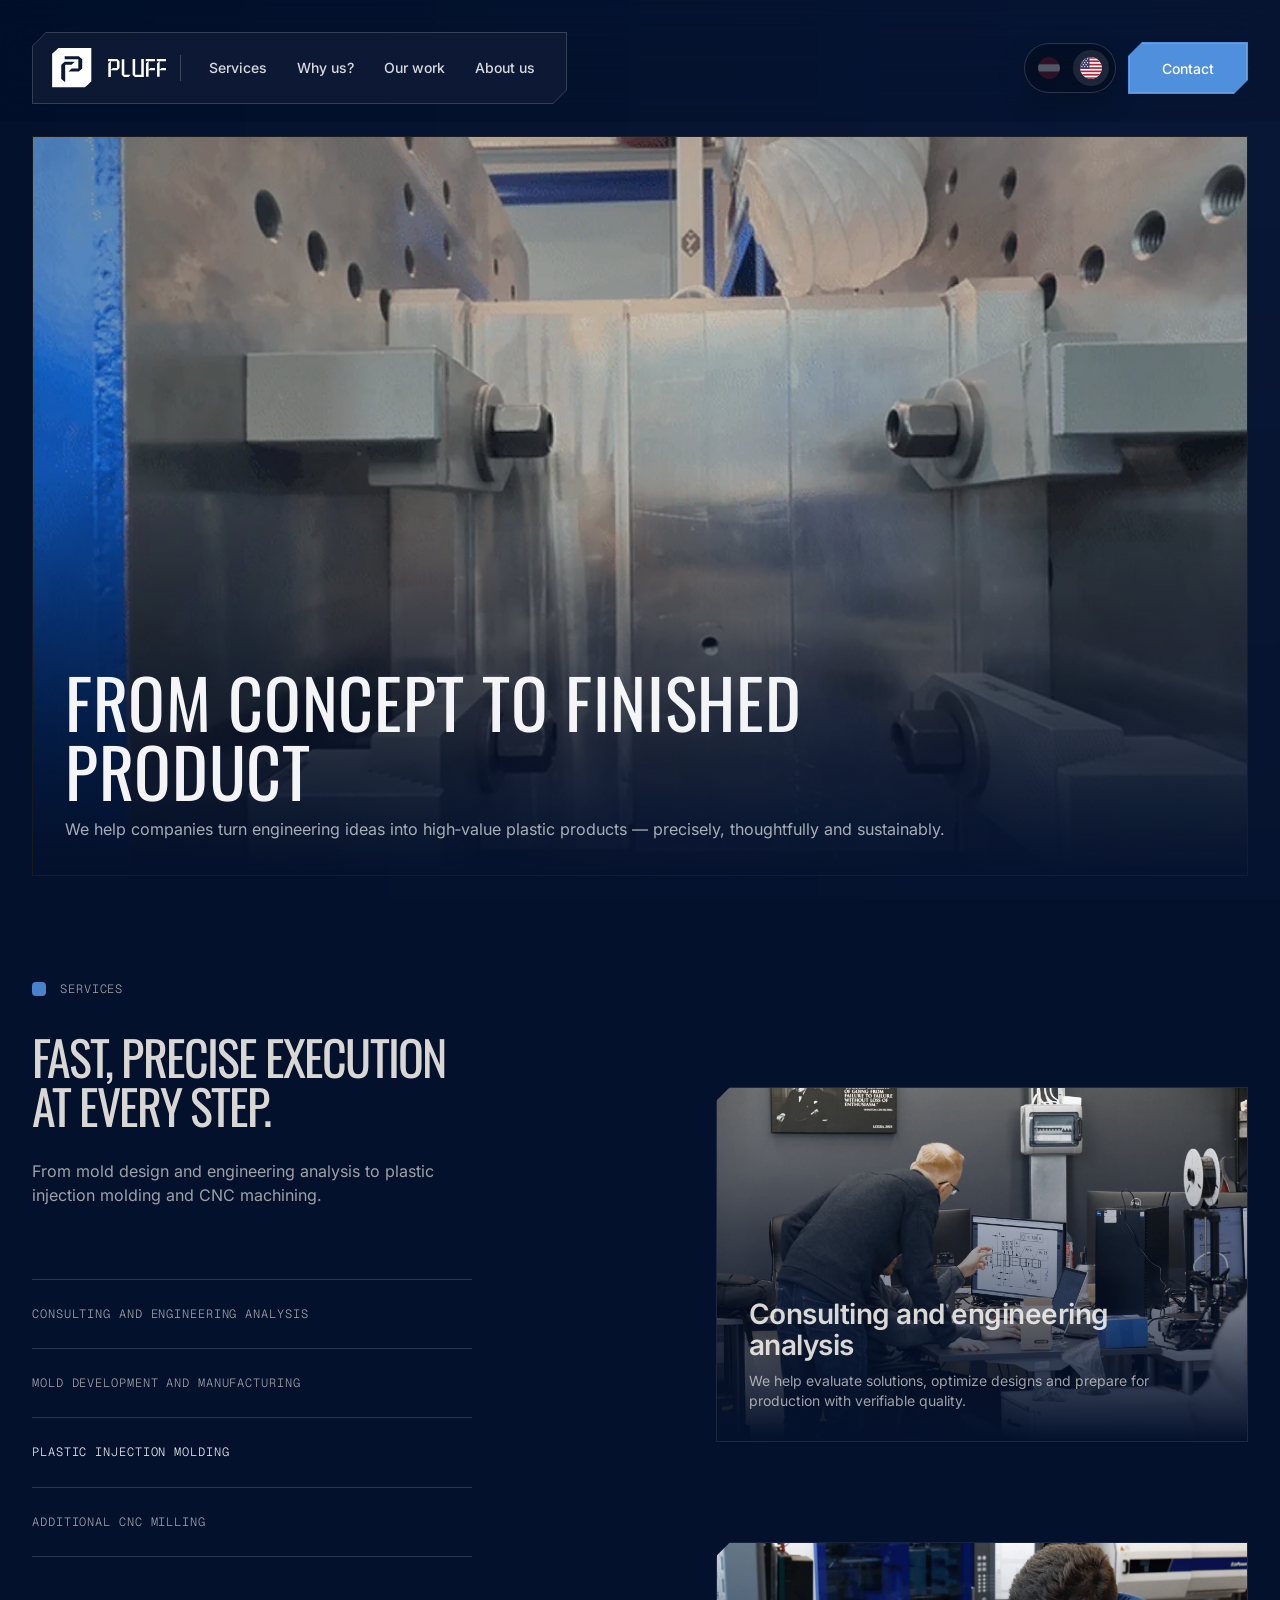
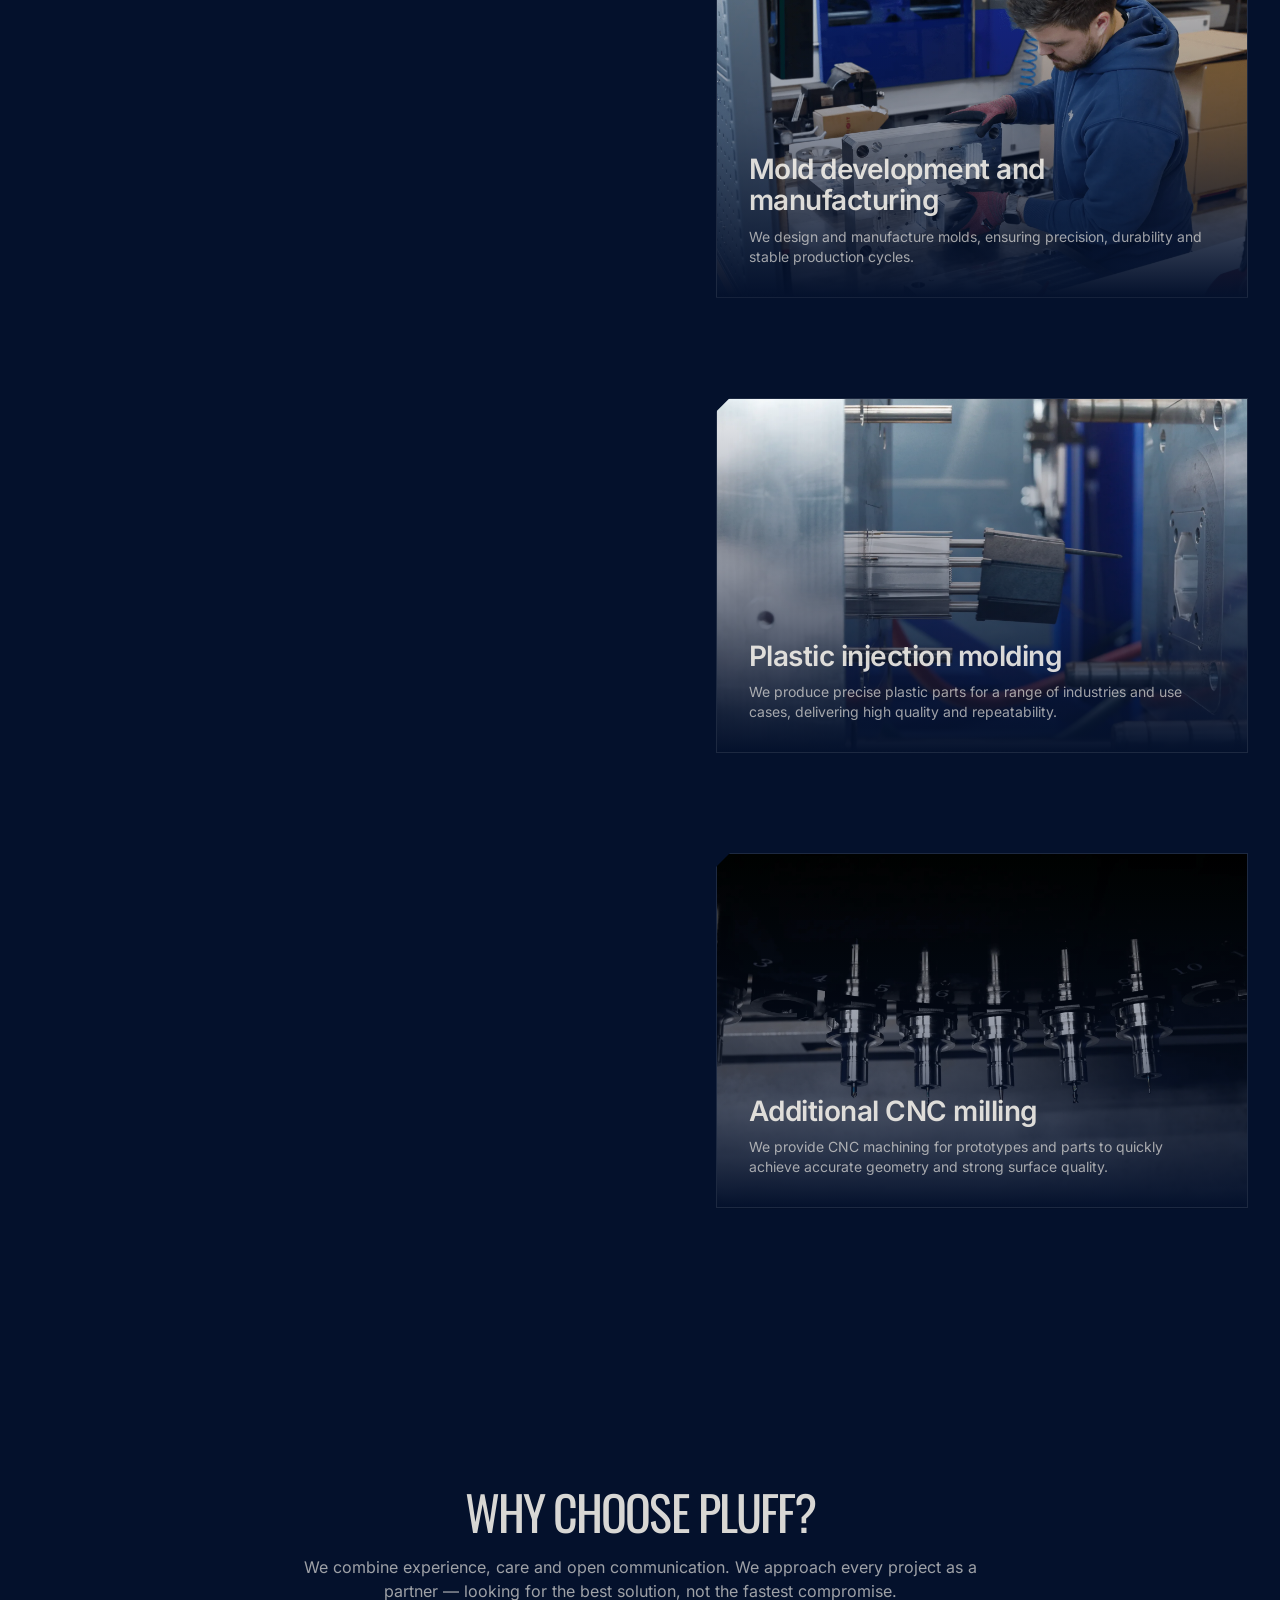
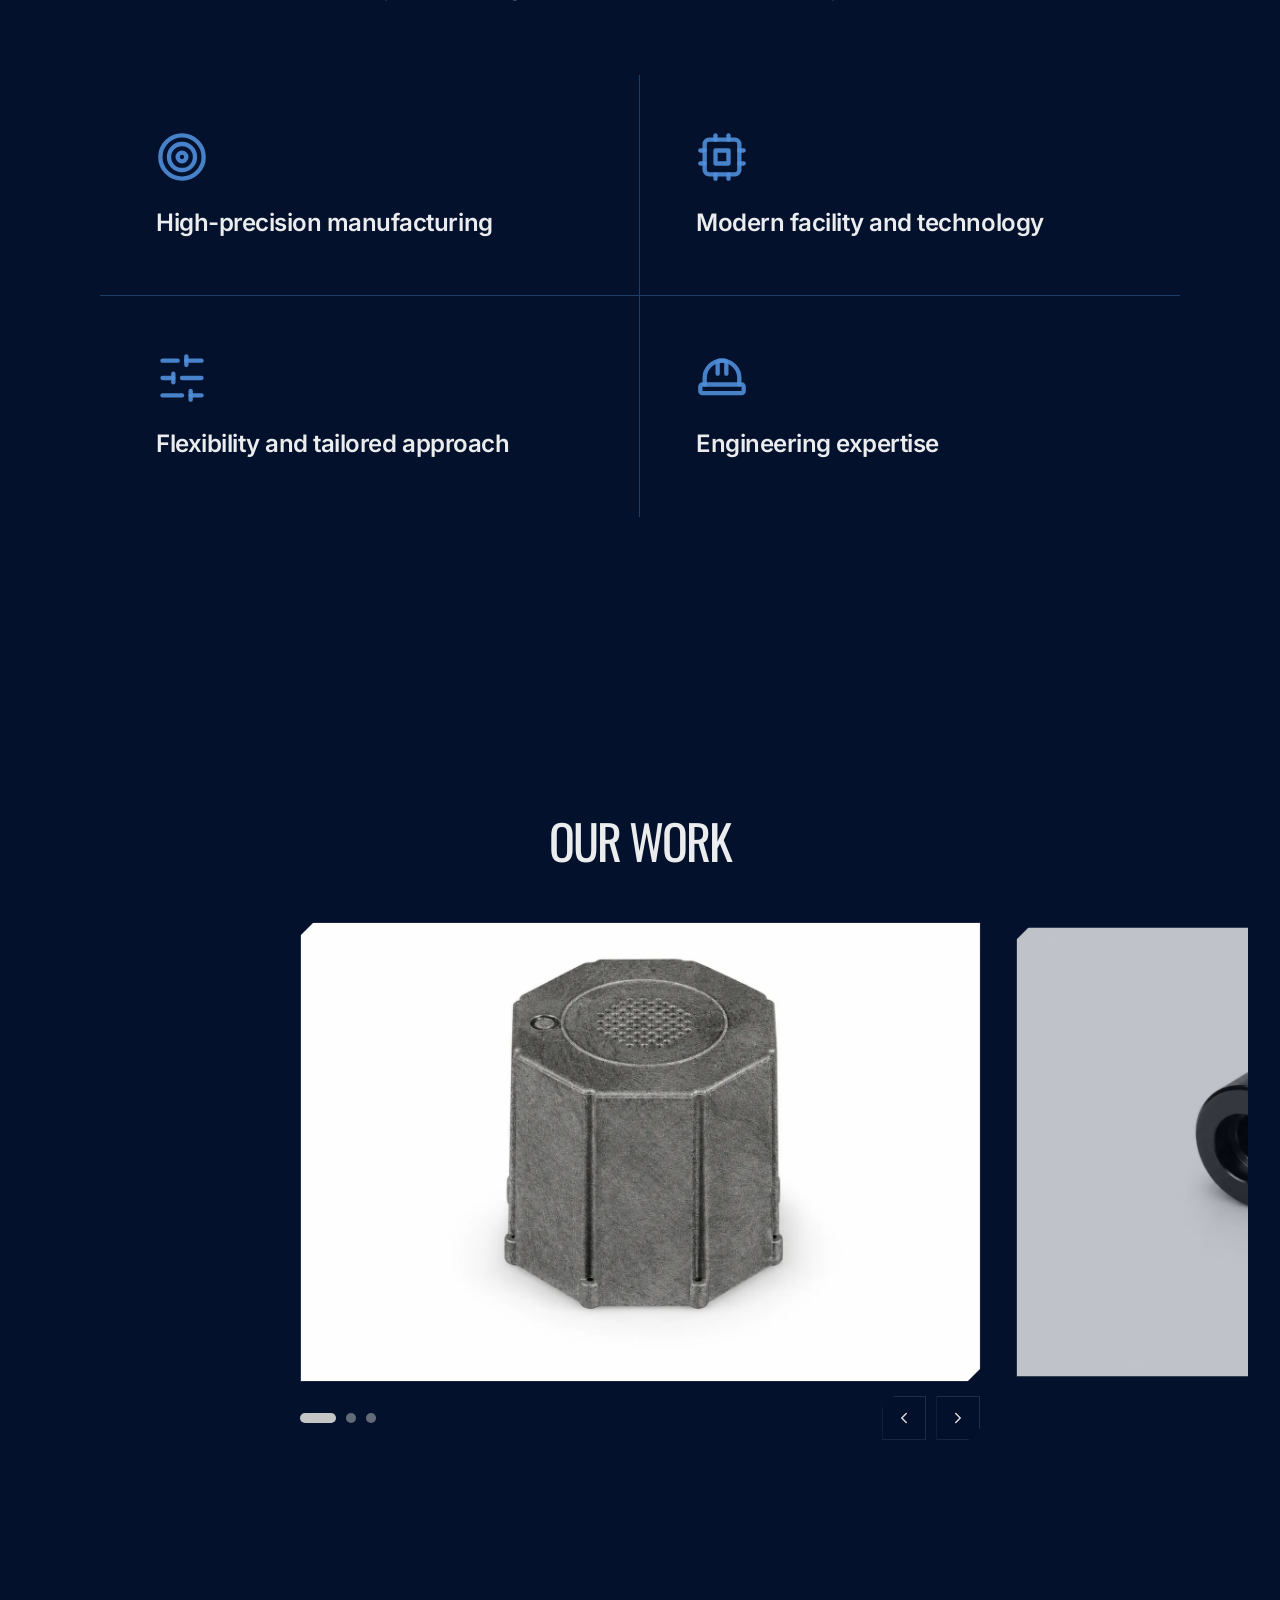
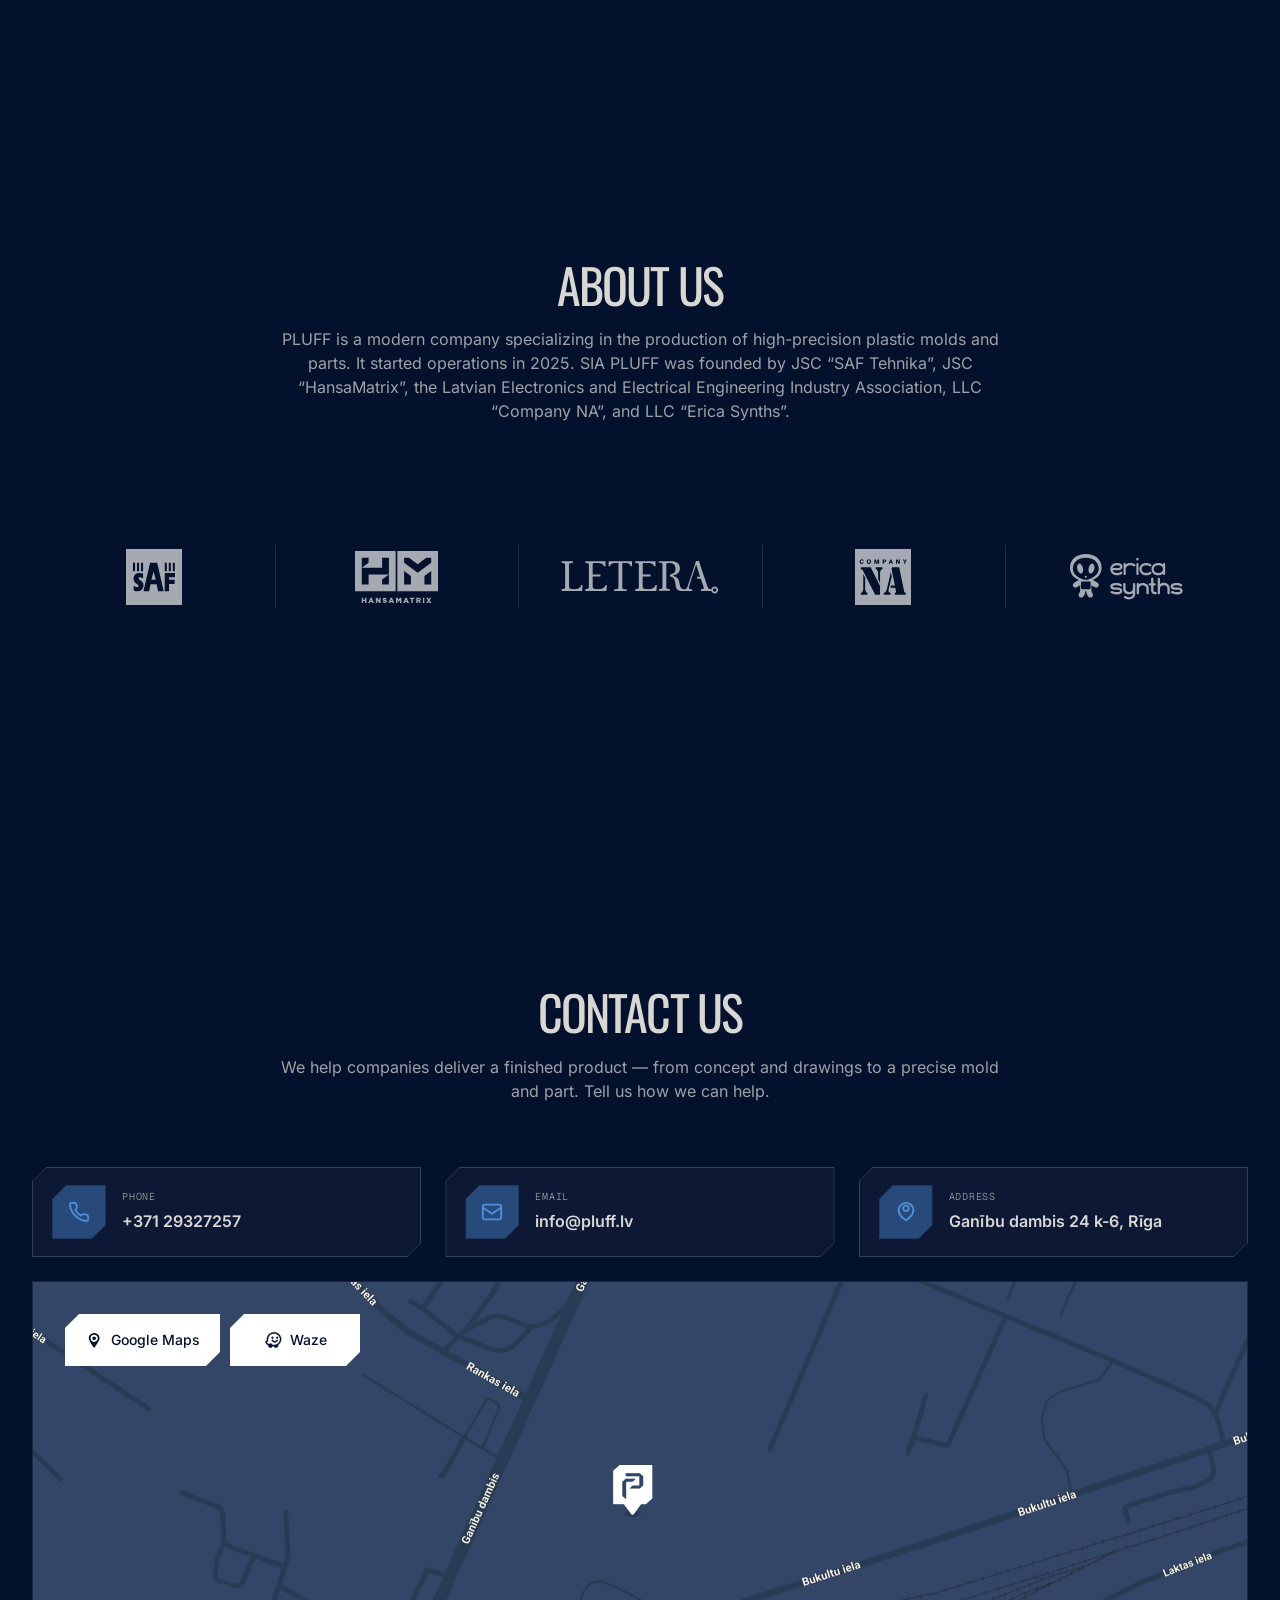
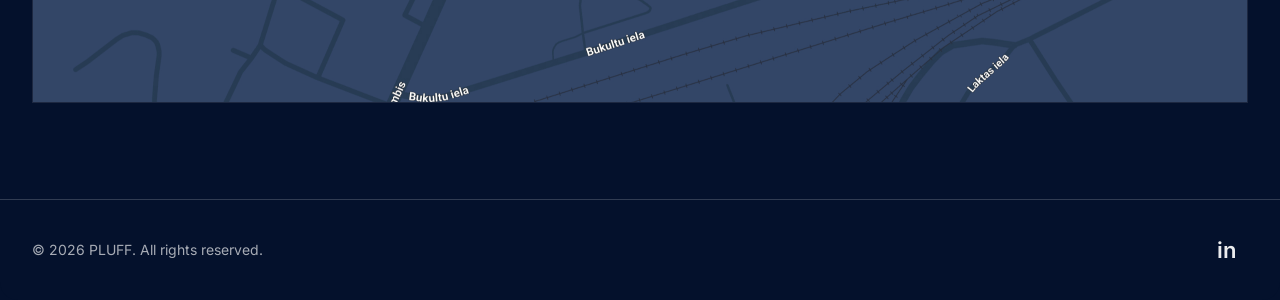
==== commit 76569595: "Add files via upload" ====
--- a/en/index.html
+++ b/en/index.html
@@ -26,11 +26,11 @@
 <meta content="PLUFF — high-precision manufacturing" property="og:image:alt"/>
 <meta content="https://viktorsp-88.github.io/Pluff/en/" property="og:url"/>
 <meta content="summary_large_image" name="twitter:card"/>
-<link href="../fonts/fonts.css?v=1" rel="stylesheet">
+<link href="../fonts/fonts.css?v=3" rel="stylesheet">
 <link rel="icon" type="image/svg+xml" href="../images/logo/favicon.svg">
 <link rel="icon" type="image/x-icon" href="../images/logo/favicon.ico">
 <link rel="apple-touch-icon" href="../images/logo/favicon-256.png">
-<link href="../styles.css?v=11" rel="stylesheet">
+<link href="../styles.css?v=12" rel="stylesheet">
 </link></head>
 <body>
 <div id="pluff-loader" aria-hidden="true">
--- a/fonts/fonts.css
+++ b/fonts/fonts.css
@@ -1,12 +1,20 @@
-/* Self-hosted Google Fonts (latin + latin-ext) — generated from css2 API */
+/* Self-hosted, subset fonts (latin + Latvian diacritics), one file per family */
+
 
 @font-face {
-  font-family: 'Geist Mono';
+  font-family: 'Inter';
   font-style: normal;
-  font-weight: 300;
+  font-weight: 300 600;
   font-display: swap;
-  src: url('geist-mono-300-latin-ext.woff2') format('woff2');
-  unicode-range: U+0100-02BA, U+02BD-02C5, U+02C7-02CC, U+02CE-02D7, U+02DD-02FF, U+0304, U+0308, U+0329, U+1D00-1DBF, U+1E00-1E9F, U+1EF2-1EFF, U+2020, U+20A0-20AB, U+20AD-20C0, U+2113, U+2C60-2C7F, U+A720-A7FF;
+  src: url('inter-var-lv.woff2') format('woff2');
+}
+
+@font-face {
+  font-family: 'Oswald';
+  font-style: normal;
+  font-weight: 400;
+  font-display: swap;
+  src: url('oswald-400-lv.woff2') format('woff2');
 }
 
 @font-face {
@@ -14,96 +22,5 @@
   font-style: normal;
   font-weight: 300;
   font-display: swap;
-  src: url('geist-mono-300-latin.woff2') format('woff2');
-  unicode-range: U+0000-00FF, U+0131, U+0152-0153, U+02BB-02BC, U+02C6, U+02DA, U+02DC, U+0304, U+0308, U+0329, U+2000-206F, U+20AC, U+2122, U+2191, U+2193, U+2212, U+2215, U+FEFF, U+FFFD;
+  src: url('geist-mono-300-lv.woff2') format('woff2');
 }
-
-@font-face {
-  font-family: 'Inter';
-  font-style: normal;
-  font-weight: 300;
-  font-display: swap;
-  src: url('inter-300-latin-ext.woff2') format('woff2');
-  unicode-range: U+0100-02BA, U+02BD-02C5, U+02C7-02CC, U+02CE-02D7, U+02DD-02FF, U+0304, U+0308, U+0329, U+1D00-1DBF, U+1E00-1E9F, U+1EF2-1EFF, U+2020, U+20A0-20AB, U+20AD-20C0, U+2113, U+2C60-2C7F, U+A720-A7FF;
-}
-
-@font-face {
-  font-family: 'Inter';
-  font-style: normal;
-  font-weight: 300;
-  font-display: swap;
-  src: url('inter-300-latin.woff2') format('woff2');
-  unicode-range: U+0000-00FF, U+0131, U+0152-0153, U+02BB-02BC, U+02C6, U+02DA, U+02DC, U+0304, U+0308, U+0329, U+2000-206F, U+20AC, U+2122, U+2191, U+2193, U+2212, U+2215, U+FEFF, U+FFFD;
-}
-
-@font-face {
-  font-family: 'Inter';
-  font-style: normal;
-  font-weight: 400;
-  font-display: swap;
-  src: url('inter-400-latin-ext.woff2') format('woff2');
-  unicode-range: U+0100-02BA, U+02BD-02C5, U+02C7-02CC, U+02CE-02D7, U+02DD-02FF, U+0304, U+0308, U+0329, U+1D00-1DBF, U+1E00-1E9F, U+1EF2-1EFF, U+2020, U+20A0-20AB, U+20AD-20C0, U+2113, U+2C60-2C7F, U+A720-A7FF;
-}
-
-@font-face {
-  font-family: 'Inter';
-  font-style: normal;
-  font-weight: 400;
-  font-display: swap;
-  src: url('inter-400-latin.woff2') format('woff2');
-  unicode-range: U+0000-00FF, U+0131, U+0152-0153, U+02BB-02BC, U+02C6, U+02DA, U+02DC, U+0304, U+0308, U+0329, U+2000-206F, U+20AC, U+2122, U+2191, U+2193, U+2212, U+2215, U+FEFF, U+FFFD;
-}
-
-@font-face {
-  font-family: 'Inter';
-  font-style: normal;
-  font-weight: 500;
-  font-display: swap;
-  src: url('inter-500-latin-ext.woff2') format('woff2');
-  unicode-range: U+0100-02BA, U+02BD-02C5, U+02C7-02CC, U+02CE-02D7, U+02DD-02FF, U+0304, U+0308, U+0329, U+1D00-1DBF, U+1E00-1E9F, U+1EF2-1EFF, U+2020, U+20A0-20AB, U+20AD-20C0, U+2113, U+2C60-2C7F, U+A720-A7FF;
-}
-
-@font-face {
-  font-family: 'Inter';
-  font-style: normal;
-  font-weight: 500;
-  font-display: swap;
-  src: url('inter-500-latin.woff2') format('woff2');
-  unicode-range: U+0000-00FF, U+0131, U+0152-0153, U+02BB-02BC, U+02C6, U+02DA, U+02DC, U+0304, U+0308, U+0329, U+2000-206F, U+20AC, U+2122, U+2191, U+2193, U+2212, U+2215, U+FEFF, U+FFFD;
-}
-
-@font-face {
-  font-family: 'Inter';
-  font-style: normal;
-  font-weight: 600;
-  font-display: swap;
-  src: url('inter-600-latin-ext.woff2') format('woff2');
-  unicode-range: U+0100-02BA, U+02BD-02C5, U+02C7-02CC, U+02CE-02D7, U+02DD-02FF, U+0304, U+0308, U+0329, U+1D00-1DBF, U+1E00-1E9F, U+1EF2-1EFF, U+2020, U+20A0-20AB, U+20AD-20C0, U+2113, U+2C60-2C7F, U+A720-A7FF;
-}
-
-@font-face {
-  font-family: 'Inter';
-  font-style: normal;
-  font-weight: 600;
-  font-display: swap;
-  src: url('inter-600-latin.woff2') format('woff2');
-  unicode-range: U+0000-00FF, U+0131, U+0152-0153, U+02BB-02BC, U+02C6, U+02DA, U+02DC, U+0304, U+0308, U+0329, U+2000-206F, U+20AC, U+2122, U+2191, U+2193, U+2212, U+2215, U+FEFF, U+FFFD;
-}
-
-@font-face {
-  font-family: 'Oswald';
-  font-style: normal;
-  font-weight: 400;
-  font-display: swap;
-  src: url('oswald-400-latin-ext.woff2') format('woff2');
-  unicode-range: U+0100-02BA, U+02BD-02C5, U+02C7-02CC, U+02CE-02D7, U+02DD-02FF, U+0304, U+0308, U+0329, U+1D00-1DBF, U+1E00-1E9F, U+1EF2-1EFF, U+2020, U+20A0-20AB, U+20AD-20C0, U+2113, U+2C60-2C7F, U+A720-A7FF;
-}
-
-@font-face {
-  font-family: 'Oswald';
-  font-style: normal;
-  font-weight: 400;
-  font-display: swap;
-  src: url('oswald-400-latin.woff2') format('woff2');
-  unicode-range: U+0000-00FF, U+0131, U+0152-0153, U+02BB-02BC, U+02C6, U+02DA, U+02DC, U+0304, U+0308, U+0329, U+2000-206F, U+20AC, U+2122, U+2191, U+2193, U+2212, U+2215, U+FEFF, U+FFFD;
-}
--- a/styles.css
+++ b/styles.css
@@ -1509,7 +1509,7 @@
 
   background: #fff !important;
   color: rgb(var(--c-bg)) !important;
-  font-weight: 700;
+  font-weight: 600;
   letter-spacing: 0.01em;
   text-decoration: none;
 
@@ -2114,7 +2114,7 @@
   color: rgb(var(--c-text) / var(--op-text));
   text-decoration:none;
   font-family: "Inter", sans-serif;
-  font-weight: 700;
+  font-weight: 600;
   font-size: 22px;
   line-height: 1;
   border-radius: 12px;
@@ -2170,7 +2170,7 @@
   padding: 14px 16px;
   background: rgb(255 255 255 / 0.96);
   color: rgb(var(--c-bg));
-  font-weight: 700;
+  font-weight: 600;
   letter-spacing: 0.01em;
   text-align:center;
 
@@ -2197,7 +2197,7 @@
 @media (max-width: 780px){
   .contact-map__actions .contact-action{
     padding: 12px 14px;
-    font-weight: 700;
+    font-weight: 600;
   }
 }
 
